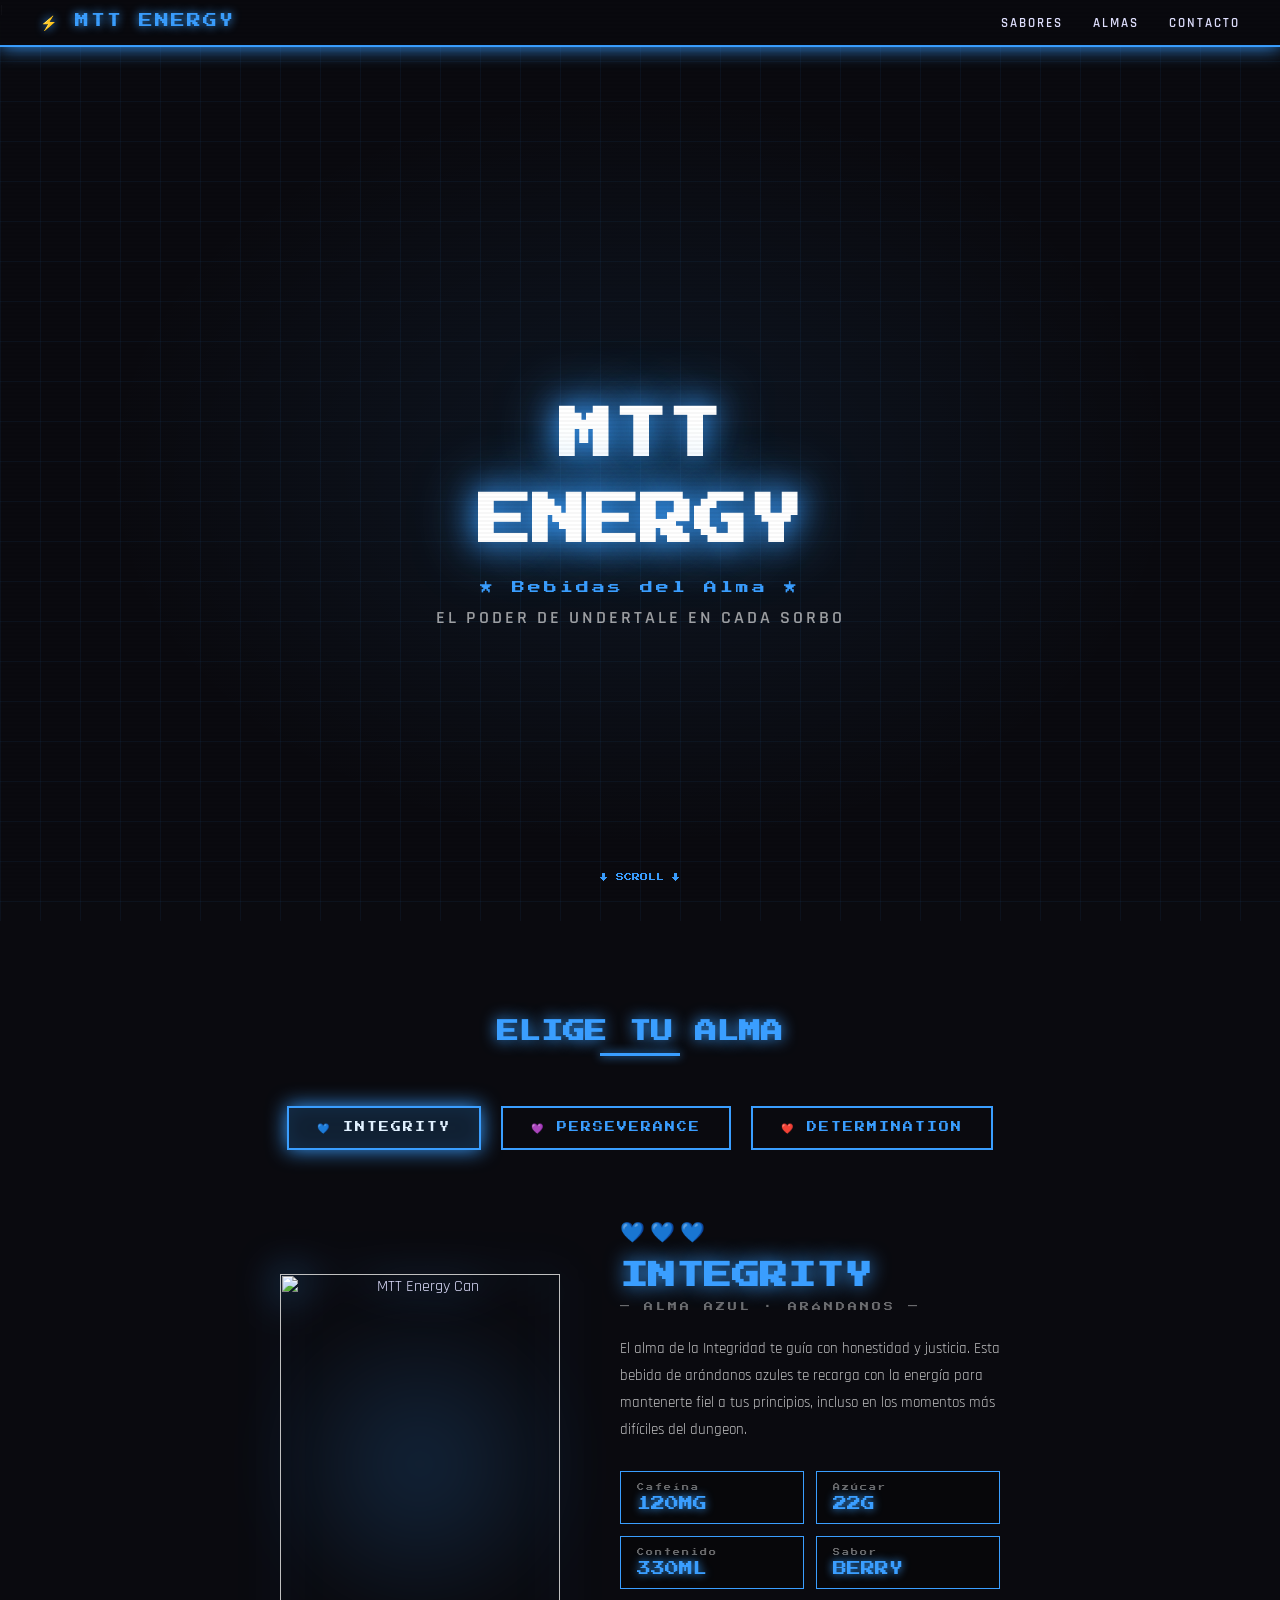
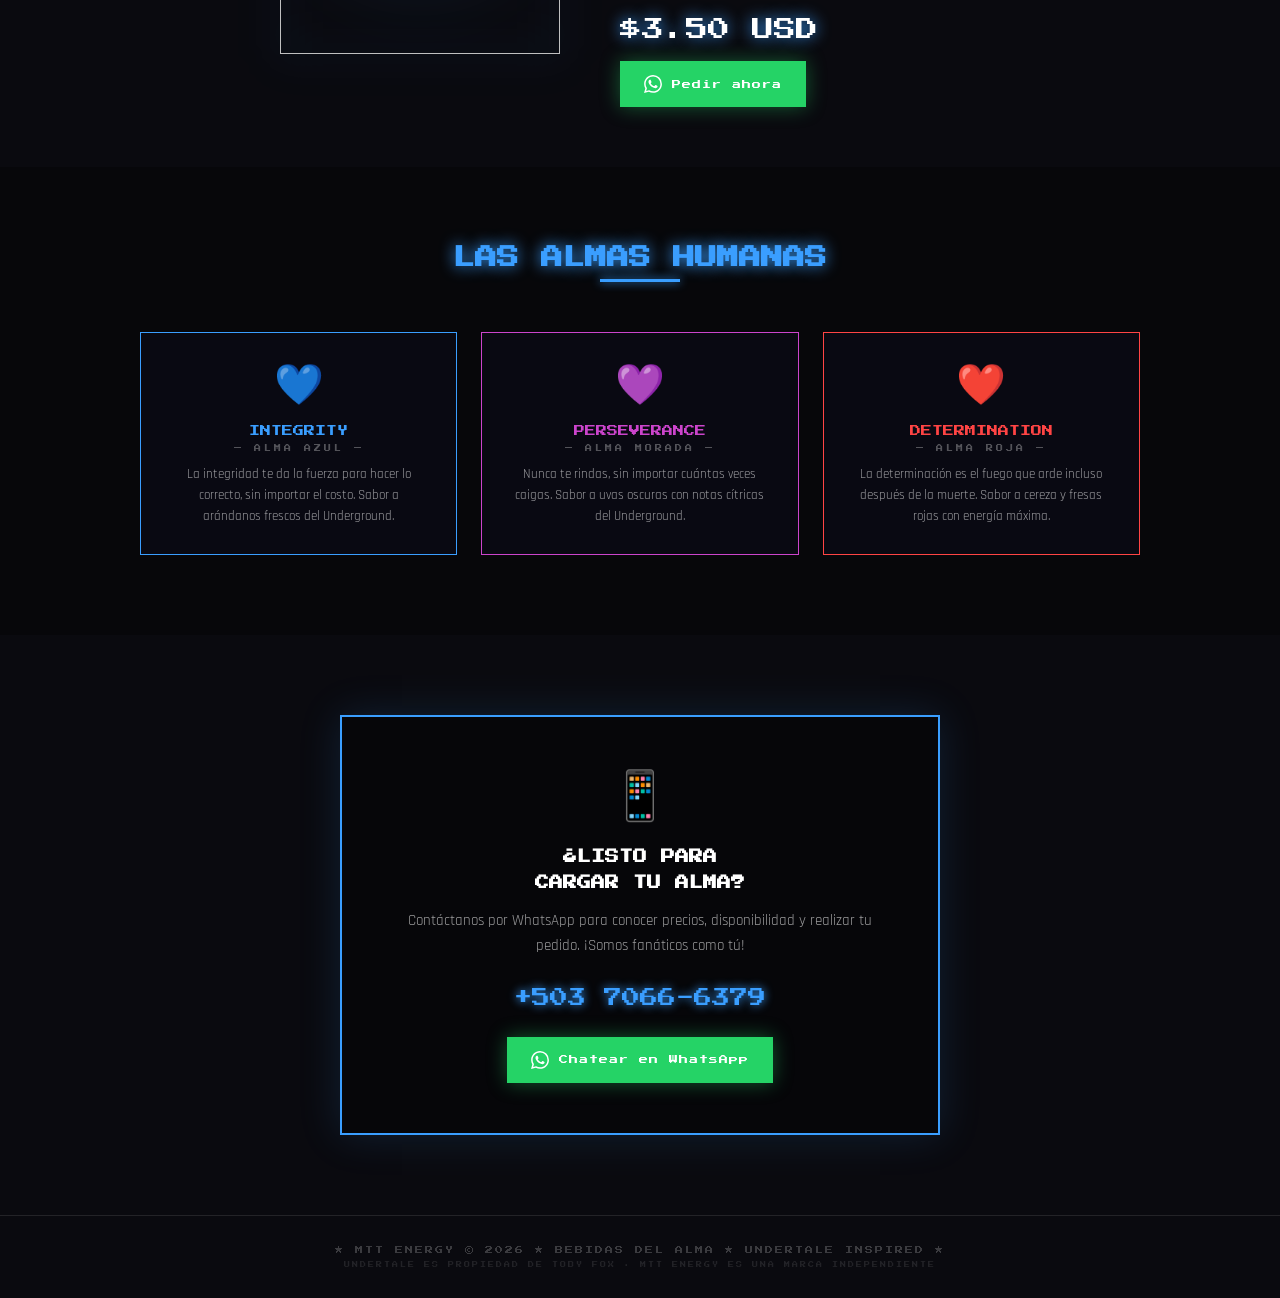
==== index.html @ 35b24fdf "initial commit" ====
|<!DOCTYPE html>
<html lang="es">
<head>
<meta charset="UTF-8">
<meta name="viewport" content="width=device-width, initial-scale=1.0">
<title>MTT Energy - Bebidas del Alma</title>
<link href="https://fonts.googleapis.com/css2?family=Press+Start+2P&family=Rajdhani:wght@400;600;700&display=swap" rel="stylesheet">
<style>
  :root {
    --soul-color: #3a9eff;
    --soul-glow: #3a9eff;
    --bg-dark: #0a0a0f;
    --bg-card: #10101a;
    --text-main: #e0e0ff;
    --neon-border: 1px solid var(--soul-color);
  }

  * { margin: 0; padding: 0; box-sizing: border-box; }

  body {
    background: var(--bg-dark);
    color: var(--text-main);
    font-family: 'Rajdhani', sans-serif;
    overflow-x: hidden;
    transition: background 0.6s ease, color 0.6s ease;
  }

  /* SCANLINES */
  body::before {
    content: '';
    position: fixed;
    top: 0; left: 0; width: 100%; height: 100%;
    background: repeating-linear-gradient(0deg, transparent, transparent 2px, rgba(0,0,0,0.03) 2px, rgba(0,0,0,0.03) 4px);
    pointer-events: none;
    z-index: 9999;
  }

  /* PIXEL CURSOR */
  * { cursor: url("data:image/svg+xml,%3Csvg xmlns='http://www.w3.org/2000/svg' width='16' height='16'%3E%3Crect x='0' y='0' width='8' height='8' fill='%23fff'/%3E%3C/svg%3E") 0 0, crosshair; }

  /* NAV */
  nav {
    position: fixed; top: 0; left: 0; width: 100%; z-index: 100;
    background: rgba(10,10,15,0.92);
    border-bottom: 2px solid var(--soul-color);
    display: flex; justify-content: space-between; align-items: center;
    padding: 14px 40px;
    backdrop-filter: blur(10px);
    box-shadow: 0 0 20px var(--soul-color);
    transition: border-color 0.6s, box-shadow 0.6s;
  }

  .logo {
    font-family: 'Press Start 2P', monospace;
    font-size: 14px;
    color: var(--soul-color);
    text-shadow: 0 0 10px var(--soul-color);
    letter-spacing: 2px;
    text-transform: uppercase;
    transition: color 0.6s, text-shadow 0.6s;
  }

  .nav-links { display: flex; gap: 30px; }
  .nav-links a {
    color: var(--text-main);
    text-decoration: none;
    font-size: 13px;
    font-weight: 600;
    letter-spacing: 2px;
    text-transform: uppercase;
    transition: color 0.3s;
  }
  .nav-links a:hover { color: var(--soul-color); text-shadow: 0 0 8px var(--soul-color); }

  /* HERO */
  #hero {
    min-height: 100vh;
    display: flex; flex-direction: column; align-items: center; justify-content: center;
    position: relative;
    padding-top: 80px;
    text-align: center;
    overflow: hidden;
  }

  .hero-bg {
    position: absolute; inset: 0;
    background: radial-gradient(ellipse 60% 60% at 50% 50%, rgba(58,158,255,0.08) 0%, transparent 70%);
    transition: background 0.6s;
  }

  .hero-grid {
    position: absolute; inset: 0;
    background-image:
      linear-gradient(rgba(58,158,255,0.06) 1px, transparent 1px),
      linear-gradient(90deg, rgba(58,158,255,0.06) 1px, transparent 1px);
    background-size: 40px 40px;
    transition: background-image 0.6s;
  }

  .hero-title {
    font-family: 'Press Start 2P', monospace;
    font-size: clamp(28px, 5vw, 54px);
    color: #fff;
    text-shadow: 0 0 30px var(--soul-color), 0 0 60px var(--soul-color);
    line-height: 1.6;
    z-index: 1;
    animation: flicker 4s infinite;
    transition: text-shadow 0.6s;
  }

  @keyframes flicker {
    0%,95%,100% { opacity: 1; }
    96% { opacity: 0.85; }
    97% { opacity: 1; }
    98% { opacity: 0.9; }
  }

  .hero-sub {
    font-family: 'Press Start 2P', monospace;
    font-size: clamp(9px, 1.5vw, 13px);
    color: var(--soul-color);
    margin-top: 16px;
    letter-spacing: 3px;
    z-index: 1;
    transition: color 0.6s;
  }

  .hero-tagline {
    font-size: 18px;
    font-weight: 600;
    color: rgba(255,255,255,0.6);
    margin-top: 12px;
    letter-spacing: 3px;
    text-transform: uppercase;
    z-index: 1;
  }

  .scroll-hint {
    position: absolute; bottom: 40px;
    font-family: 'Press Start 2P', monospace;
    font-size: 8px;
    color: var(--soul-color);
    animation: bounce 1.4s infinite;
    z-index: 1;
    transition: color 0.6s;
  }
  @keyframes bounce { 0%,100%{transform:translateY(0)} 50%{transform:translateY(8px)} }

  /* FLAVOR SELECTOR */
  #flavors {
    padding: 100px 40px 60px;
    text-align: center;
    position: relative;
  }

  .section-title {
    font-family: 'Press Start 2P', monospace;
    font-size: clamp(14px, 2.5vw, 22px);
    color: var(--soul-color);
    margin-bottom: 10px;
    text-shadow: 0 0 15px var(--soul-color);
    transition: color 0.6s, text-shadow 0.6s;
  }

  .section-line {
    width: 80px; height: 3px;
    background: var(--soul-color);
    margin: 0 auto 50px;
    box-shadow: 0 0 10px var(--soul-color);
    transition: background 0.6s, box-shadow 0.6s;
  }

  .flavor-btns {
    display: flex; justify-content: center; gap: 20px; flex-wrap: wrap;
    margin-bottom: 70px;
  }

  .flavor-btn {
    font-family: 'Press Start 2P', monospace;
    font-size: 10px;
    padding: 14px 28px;
    background: transparent;
    border: 2px solid var(--soul-color);
    color: var(--soul-color);
    text-transform: uppercase;
    letter-spacing: 2px;
    cursor: pointer;
    transition: all 0.3s;
    position: relative;
    overflow: hidden;
  }

  .flavor-btn::before {
    content: '';
    position: absolute; inset: 0;
    background: var(--soul-color);
    opacity: 0;
    transition: opacity 0.3s;
  }

  .flavor-btn:hover::before, .flavor-btn.active::before { opacity: 0.15; }
  .flavor-btn.active {
    box-shadow: 0 0 20px var(--soul-color), inset 0 0 20px rgba(58,158,255,0.1);
    color: #fff;
  }

  /* PRODUCT DISPLAY */
  .product-display {
    display: flex; align-items: center; justify-content: center;
    gap: 60px; flex-wrap: wrap;
    position: relative;
  }

  .can-wrapper {
    position: relative; width: 280px; height: 380px;
    display: flex; align-items: center; justify-content: center;
  }

  .can-glow {
    position: absolute; inset: -30px;
    background: radial-gradient(circle, var(--soul-color) 0%, transparent 60%);
    opacity: 0.18;
    filter: blur(30px);
    animation: pulse 2.5s ease-in-out infinite;
    transition: background 0.6s;
  }
  @keyframes pulse { 0%,100%{opacity:0.15;transform:scale(1)} 50%{opacity:0.28;transform:scale(1.05)} }

  .can-img {
    width: 100%;
    height: 100%;
    object-fit: contain;
    position: relative; z-index: 1;
    filter: drop-shadow(0 0 20px var(--soul-color));
    transition: filter 0.6s, transform 0.5s;
    animation: float 3s ease-in-out infinite;
  }
  @keyframes float { 0%,100%{transform:translateY(0)} 50%{transform:translateY(-12px)} }

  /* EXPLOSION OVERLAY */
  .explosion {
    position: fixed; inset: 0; z-index: 200;
    pointer-events: none;
    opacity: 0;
    transition: opacity 0.3s;
    display: flex; align-items: center; justify-content: center;
  }
  .explosion.active { opacity: 1; }
  .explosion-ring {
    position: absolute;
    width: 100vmax; height: 100vmax;
    border-radius: 50%;
    background: radial-gradient(circle, var(--soul-color) 0%, transparent 60%);
    opacity: 0;
    transform: scale(0);
    animation: none;
  }
  .explosion.active .explosion-ring {
    animation: explode 0.9s ease-out forwards;
  }
  @keyframes explode {
    0% { transform: scale(0); opacity: 0.6; }
    100% { transform: scale(2); opacity: 0; }
  }

  /* FRUIT PARTICLES */
  .fruit-container {
    position: fixed; inset: 0; z-index: 201;
    pointer-events: none;
    overflow: hidden;
  }
  .fruit { position: absolute; font-size: 28px; opacity: 0; animation: none; }
  .fruit.fly {
    animation: fruitFly 1.2s ease-out forwards;
  }
  @keyframes fruitFly {
    0% { transform: translate(0,0) scale(0) rotate(0deg); opacity: 1; }
    60% { opacity: 1; }
    100% { transform: translate(var(--tx), var(--ty)) scale(1.2) rotate(var(--rot)); opacity: 0; }
  }

  /* INFO PANEL */
  .info-panel {
    max-width: 380px;
    text-align: left;
  }

  .soul-name {
    font-family: 'Press Start 2P', monospace;
    font-size: clamp(18px, 3vw, 28px);
    color: var(--soul-color);
    text-shadow: 0 0 20px var(--soul-color);
    margin-bottom: 12px;
    transition: color 0.6s, text-shadow 0.6s;
  }

  .soul-trait {
    font-family: 'Press Start 2P', monospace;
    font-size: 9px;
    color: rgba(255,255,255,0.4);
    letter-spacing: 3px;
    margin-bottom: 24px;
    text-transform: uppercase;
  }

  .soul-description {
    font-size: 15px;
    line-height: 1.8;
    color: rgba(255,255,255,0.75);
    margin-bottom: 28px;
    font-weight: 400;
  }

  .stats-grid {
    display: grid; grid-template-columns: 1fr 1fr; gap: 12px;
    margin-bottom: 30px;
  }

  .stat-box {
    border: 1px solid var(--soul-color);
    padding: 12px 16px;
    background: rgba(0,0,0,0.3);
    transition: border-color 0.6s;
  }

  .stat-label {
    font-family: 'Press Start 2P', monospace;
    font-size: 7px;
    color: rgba(255,255,255,0.4);
    letter-spacing: 2px;
    margin-bottom: 6px;
    display: block;
  }

  .stat-value {
    font-family: 'Press Start 2P', monospace;
    font-size: 14px;
    color: var(--soul-color);
    text-shadow: 0 0 8px var(--soul-color);
    transition: color 0.6s, text-shadow 0.6s;
  }

  .price-tag {
    font-family: 'Press Start 2P', monospace;
    font-size: 22px;
    color: #fff;
    text-shadow: 0 0 15px var(--soul-color);
    margin-bottom: 20px;
    transition: text-shadow 0.6s;
  }

  .pixel-hearts { font-size: 20px; margin-bottom: 16px; }

  /* WHATSAPP BTN */
  .wa-btn {
    display: inline-flex; align-items: center; gap: 10px;
    background: #25D366;
    color: #fff;
    font-family: 'Press Start 2P', monospace;
    font-size: 9px;
    padding: 14px 24px;
    text-decoration: none;
    letter-spacing: 1px;
    border: none;
    cursor: pointer;
    transition: all 0.3s;
    box-shadow: 0 0 20px rgba(37,211,102,0.4);
  }
  .wa-btn:hover { transform: translateY(-2px); box-shadow: 0 6px 30px rgba(37,211,102,0.6); }

  /* SOULS SECTION */
  #souls {
    padding: 80px 40px;
    background: rgba(0,0,0,0.3);
  }

  .souls-grid {
    display: grid; grid-template-columns: repeat(auto-fit, minmax(280px, 1fr));
    gap: 24px; max-width: 1000px; margin: 0 auto;
  }

  .soul-card {
    border: 1px solid var(--card-color, #3a9eff);
    background: rgba(10,10,20,0.8);
    padding: 28px;
    text-align: center;
    transition: transform 0.3s, box-shadow 0.3s;
    cursor: pointer;
  }
  .soul-card:hover {
    transform: translateY(-4px);
    box-shadow: 0 8px 30px var(--card-color, #3a9eff);
  }

  .soul-heart { font-size: 40px; margin-bottom: 14px; display: block; }
  .soul-card-name {
    font-family: 'Press Start 2P', monospace;
    font-size: 11px;
    color: var(--card-color, #3a9eff);
    margin-bottom: 8px;
  }
  .soul-card-type {
    font-family: 'Press Start 2P', monospace;
    font-size: 7px;
    color: rgba(255,255,255,0.3);
    letter-spacing: 3px;
    margin-bottom: 12px;
    text-transform: uppercase;
  }
  .soul-card-desc { font-size: 13px; color: rgba(255,255,255,0.6); line-height: 1.6; }

  /* CONTACT */
  #contact {
    padding: 80px 40px;
    text-align: center;
  }

  .contact-box {
    max-width: 600px; margin: 0 auto;
    border: 2px solid var(--soul-color);
    padding: 50px;
    background: rgba(0,0,0,0.4);
    box-shadow: 0 0 40px rgba(58,158,255,0.15);
    transition: border-color 0.6s, box-shadow 0.6s;
  }

  .contact-icon { font-size: 48px; margin-bottom: 16px; }

  .contact-title {
    font-family: 'Press Start 2P', monospace;
    font-size: 14px;
    color: #fff;
    margin-bottom: 12px;
    line-height: 1.8;
  }

  .contact-text {
    font-size: 15px;
    color: rgba(255,255,255,0.6);
    margin-bottom: 30px;
    line-height: 1.7;
  }

  .contact-number {
    font-family: 'Press Start 2P', monospace;
    font-size: 18px;
    color: var(--soul-color);
    margin-bottom: 30px;
    display: block;
    text-shadow: 0 0 10px var(--soul-color);
    transition: color 0.6s, text-shadow 0.6s;
  }

  /* FOOTER */
  footer {
    border-top: 1px solid rgba(255,255,255,0.1);
    padding: 30px 40px;
    text-align: center;
    font-family: 'Press Start 2P', monospace;
    font-size: 8px;
    color: rgba(255,255,255,0.2);
    letter-spacing: 2px;
  }

  /* PIXEL ART CHARS */
  .pixel-chars {
    display: flex; justify-content: center; gap: 40px; flex-wrap: wrap;
    margin: 60px 0;
  }

  .pixel-char {
    display: flex; flex-direction: column; align-items: center; gap: 8px;
  }

  .char-sprite {
    width: 48px; height: 48px;
    image-rendering: pixelated;
  }

  .char-name {
    font-family: 'Press Start 2P', monospace;
    font-size: 7px;
    color: rgba(255,255,255,0.4);
  }

  /* Pixel art characters using CSS */
  .sprite-frisk { background: var(--soul-color); clip-path: polygon(20% 0%, 80% 0%, 100% 20%, 100% 80%, 80% 100%, 20% 100%, 0% 80%, 0% 20%); }
  .sprite-sans { background: #fffade; }
  .sprite-papyrus { background: #ffefdb; }
</style>
</head>
<body>

<!-- EXPLOSION OVERLAY -->
<div class="explosion" id="explosion">
  <div class="explosion-ring"></div>
</div>
<div class="fruit-container" id="fruitContainer"></div>

<!-- NAV -->
<nav id="mainNav">
  <div class="logo">⚡ MTT Energy</div>
  <div class="nav-links">
    <a href="#flavors">Sabores</a>
    <a href="#souls">Almas</a>
    <a href="#contact">Contacto</a>
  </div>
</nav>

<!-- HERO -->
<section id="hero">
  <div class="hero-bg" id="heroBg"></div>
  <div class="hero-grid" id="heroGrid"></div>
  <h1 class="hero-title">MTT<br>ENERGY</h1>
  <p class="hero-sub">★ Bebidas del Alma ★</p>
  <p class="hero-tagline">El poder de Undertale en cada sorbo</p>
  <div class="scroll-hint">↓ SCROLL ↓</div>
</section>

<!-- FLAVORS -->
<section id="flavors">
  <h2 class="section-title">ELIGE TU ALMA</h2>
  <div class="section-line" id="sectionLine"></div>

  <div class="flavor-btns">
    <button class="flavor-btn active" data-flavor="integrity" onclick="switchFlavor('integrity')">💙 Integrity</button>
    <button class="flavor-btn" data-flavor="perseverance" onclick="switchFlavor('perseverance')">💜 Perseverance</button>
    <button class="flavor-btn" data-flavor="determination" onclick="switchFlavor('determination')">❤️ Determination</button>
  </div>

  <div class="product-display">
    <div class="can-wrapper">
      <div class="can-glow" id="canGlow"></div>
      <img class="can-img" id="canImg" src="IMG_INTEGRITY" alt="MTT Energy Can"/>
    </div>

    <div class="info-panel">
      <div class="pixel-hearts" id="pixelHearts">💙 💙 💙</div>
      <h3 class="soul-name" id="soulName">INTEGRITY</h3>
      <div class="soul-trait" id="soulTrait">— Alma Azul · Arándanos —</div>
      <p class="soul-description" id="soulDesc">
        El alma de la Integridad te guía con honestidad y justicia. Esta bebida de arándanos azules te recarga con la energía para mantenerte fiel a tus principios, incluso en los momentos más difíciles del dungeon.
      </p>

      <div class="stats-grid">
        <div class="stat-box">
          <span class="stat-label">Cafeína</span>
          <span class="stat-value" id="statCaf">120MG</span>
        </div>
        <div class="stat-box">
          <span class="stat-label">Azúcar</span>
          <span class="stat-value" id="statSug">22G</span>
        </div>
        <div class="stat-box">
          <span class="stat-label">Contenido</span>
          <span class="stat-value" id="statSize">330ML</span>
        </div>
        <div class="stat-box">
          <span class="stat-label">Sabor</span>
          <span class="stat-value" id="statFlavor">BERRY</span>
        </div>
      </div>

      <div class="price-tag" id="priceTag">$3.50 USD</div>

      <a class="wa-btn" href="https://wa.me/50270666379?text=Hola!%20Me%20interesa%20comprar%20MTT%20Energy%20sabor%20Integrity%20💙" target="_blank">
        <svg width="18" height="18" viewBox="0 0 24 24" fill="currentColor"><path d="M17.472 14.382c-.297-.149-1.758-.867-2.03-.967-.273-.099-.471-.148-.67.15-.197.297-.767.966-.94 1.164-.173.199-.347.223-.644.075-.297-.15-1.255-.463-2.39-1.475-.883-.788-1.48-1.761-1.653-2.059-.173-.297-.018-.458.13-.606.134-.133.298-.347.446-.52.149-.174.198-.298.298-.497.099-.198.05-.371-.025-.52-.075-.149-.669-1.612-.916-2.207-.242-.579-.487-.5-.669-.51-.173-.008-.371-.01-.57-.01-.198 0-.52.074-.792.372-.272.297-1.04 1.016-1.04 2.479 0 1.462 1.065 2.875 1.213 3.074.149.198 2.096 3.2 5.077 4.487.709.306 1.262.489 1.694.625.712.227 1.36.195 1.871.118.571-.085 1.758-.719 2.006-1.413.248-.694.248-1.289.173-1.413-.074-.124-.272-.198-.57-.347m-5.421 7.403h-.004a9.87 9.87 0 01-5.031-1.378l-.361-.214-3.741.982.998-3.648-.235-.374a9.86 9.86 0 01-1.51-5.26c.001-5.45 4.436-9.884 9.888-9.884 2.64 0 5.122 1.03 6.988 2.898a9.825 9.825 0 012.893 6.994c-.003 5.45-4.437 9.884-9.885 9.884m8.413-18.297A11.815 11.815 0 0012.05 0C5.495 0 .16 5.335.157 11.892c0 2.096.547 4.142 1.588 5.945L.057 24l6.305-1.654a11.882 11.882 0 005.683 1.448h.005c6.554 0 11.89-5.335 11.893-11.893a11.821 11.821 0 00-3.48-8.413z"/></svg>
        Pedir ahora
      </a>
    </div>
  </div>
</section>


<!-- SOULS INFO -->
<section id="souls">
  <h2 class="section-title" style="text-align:center">LAS ALMAS HUMANAS</h2>
  <div class="section-line" id="sectionLine2"></div>

  <div class="souls-grid">
    <div class="soul-card" style="--card-color:#3a9eff" onclick="switchFlavor('integrity')">
      <span class="soul-heart">💙</span>
      <div class="soul-card-name">INTEGRITY</div>
      <div class="soul-card-type">— Alma Azul —</div>
      <p class="soul-card-desc">La integridad te da la fuerza para hacer lo correcto, sin importar el costo. Sabor a arándanos frescos del Underground.</p>
    </div>
    <div class="soul-card" style="--card-color:#cc44cc" onclick="switchFlavor('perseverance')">
      <span class="soul-heart">💜</span>
      <div class="soul-card-name">PERSEVERANCE</div>
      <div class="soul-card-type">— Alma Morada —</div>
      <p class="soul-card-desc">Nunca te rindas, sin importar cuántas veces caigas. Sabor a uvas oscuras con notas cítricas del Underground.</p>
    </div>
    <div class="soul-card" style="--card-color:#ff4444" onclick="switchFlavor('determination')">
      <span class="soul-heart">❤️</span>
      <div class="soul-card-name">DETERMINATION</div>
      <div class="soul-card-type">— Alma Roja —</div>
      <p class="soul-card-desc">La determinación es el fuego que arde incluso después de la muerte. Sabor a cereza y fresas rojas con energía máxima.</p>
    </div>
  </div>
</section>

<!-- CONTACT -->
<section id="contact">
  <div class="contact-box" id="contactBox">
    <div class="contact-icon">📱</div>
    <h2 class="contact-title">¿LISTO PARA<br>CARGAR TU ALMA?</h2>
    <p class="contact-text">
      Contáctanos por WhatsApp para conocer precios, disponibilidad y realizar tu pedido. ¡Somos fanáticos como tú!
    </p>
    <span class="contact-number" id="contactNum">+503 7066-6379</span>
    <a class="wa-btn" href="https://wa.me/50270666379?text=Hola!%20Quiero%20información%20sobre%20MTT%20Energy%20⚡" target="_blank">
      <svg width="18" height="18" viewBox="0 0 24 24" fill="currentColor"><path d="M17.472 14.382c-.297-.149-1.758-.867-2.03-.967-.273-.099-.471-.148-.67.15-.197.297-.767.966-.94 1.164-.173.199-.347.223-.644.075-.297-.15-1.255-.463-2.39-1.475-.883-.788-1.48-1.761-1.653-2.059-.173-.297-.018-.458.13-.606.134-.133.298-.347.446-.52.149-.174.198-.298.298-.497.099-.198.05-.371-.025-.52-.075-.149-.669-1.612-.916-2.207-.242-.579-.487-.5-.669-.51-.173-.008-.371-.01-.57-.01-.198 0-.52.074-.792.372-.272.297-1.04 1.016-1.04 2.479 0 1.462 1.065 2.875 1.213 3.074.149.198 2.096 3.2 5.077 4.487.709.306 1.262.489 1.694.625.712.227 1.36.195 1.871.118.571-.085 1.758-.719 2.006-1.413.248-.694.248-1.289.173-1.413-.074-.124-.272-.198-.57-.347m-5.421 7.403h-.004a9.87 9.87 0 01-5.031-1.378l-.361-.214-3.741.982.998-3.648-.235-.374a9.86 9.86 0 01-1.51-5.26c.001-5.45 4.436-9.884 9.888-9.884 2.64 0 5.122 1.03 6.988 2.898a9.825 9.825 0 012.893 6.994c-.003 5.45-4.437 9.884-9.885 9.884m8.413-18.297A11.815 11.815 0 0012.05 0C5.495 0 .16 5.335.157 11.892c0 2.096.547 4.142 1.588 5.945L.057 24l6.305-1.654a11.882 11.882 0 005.683 1.448h.005c6.554 0 11.89-5.335 11.893-11.893a11.821 11.821 0 00-3.48-8.413z"/></svg>
      Chatear en WhatsApp
    </a>
  </div>
</section>

<footer>
  <p>★ MTT ENERGY © 2026 ★ BEBIDAS DEL ALMA ★ UNDERTALE INSPIRED ★</p>
  <p style="margin-top:8px;font-size:6px;opacity:0.5">UNDERTALE ES PROPIEDAD DE TOBY FOX · MTT ENERGY ES UNA MARCA INDEPENDIENTE</p>
</footer>

<script>
const FLAVORS = {
  integrity: {
    color: '#3a9eff',
    glow: 'rgba(58,158,255,0.25)',
    bg: 'rgba(10,10,40,1)',
    gridColor: 'rgba(58,158,255,0.06)',
    name: 'INTEGRITY',
    trait: '— Alma Azul · Arándanos —',
    desc: 'El alma de la Integridad te guía con honestidad y justicia. Esta bebida de arándanos azules te recarga con la energía para mantenerte fiel a tus principios, incluso en los momentos más difíciles del dungeon.',
    caf: '120MG', sug: '22G', size: '330ML', flavor: 'BERRY',
    price: '$3.50 USD',
    hearts: '💙 💙 💙',
    fruits: ['🫐','🫐','💧','✨','💙','🍇','💦'],
    wa: 'https://wa.me/50270666379?text=Hola!%20Me%20interesa%20MTT%20Energy%20Integrity%20💙'
  },
  perseverance: {
    color: '#cc44cc',
    glow: 'rgba(200,68,200,0.25)',
    bg: 'rgba(15,5,30,1)',
    gridColor: 'rgba(200,68,200,0.06)',
    name: 'PERSEVERANCE',
    trait: '— Alma Morada · Uvas —',
    desc: 'Nunca te rindas, sin importar cuántas veces caigas. La perseverancia convierte los fracasos en escalones. Uvas oscuras del Underground con energía para continuar siempre hacia adelante.',
    caf: '140MG', sug: '18G', size: '330ML', flavor: 'GRAPE',
    price: '$3.50 USD',
    hearts: '💜 💜 💜',
    fruits: ['🍇','🍇','💜','✨','🫐','🍒','💫'],
    wa: 'https://wa.me/50270666379?text=Hola!%20Me%20interesa%20MTT%20Energy%20Perseverance%20💜'
  },
  determination: {
    color: '#ff3333',
    glow: 'rgba(255,50,50,0.25)',
    bg: 'rgba(25,5,5,1)',
    gridColor: 'rgba(255,50,50,0.06)',
    name: 'DETERMINATION',
    trait: '— Alma Roja · Cereza —',
    desc: 'La determinación es el fuego que arde incluso después de la muerte. Es el poder de CARGAR, de intentarlo de nuevo. Cerezas rojas con máxima intensidad, para los que nunca se rinden.',
    caf: '160MG', sug: '20G', size: '330ML', flavor: 'CHERRY',
    price: '$3.50 USD',
    hearts: '❤️ ❤️ ❤️',
    fruits: ['🍒','🍒','❤️','✨','🍓','🌶️','💥'],
    wa: 'https://wa.me/50270666379?text=Hola!%20Me%20interesa%20MTT%20Energy%20Determination%20❤️'
  }
};

const IMAGES = {
  integrity: '[data-uri]',
  perseverance: '[data-uri]',
  determination: '[data-uri]'
};

let currentFlavor = 'integrity';
let isAnimating = false;

function switchFlavor(flavor) {
  if (flavor === currentFlavor || isAnimating) return;
  isAnimating = true;
  currentFlavor = flavor;

  const f = FLAVORS[flavor];

  // Update CSS variable
  document.documentElement.style.setProperty('--soul-color', f.color);
  document.documentElement.style.setProperty('--soul-glow', f.color);

  // Background
  document.body.style.background = f.bg;

  // Update grid
  document.getElementById('heroGrid').style.backgroundImage = `linear-gradient(${f.gridColor} 1px, transparent 1px), linear-gradient(90deg, ${f.gridColor} 1px, transparent 1px)`;
  document.getElementById('heroBg').style.background = `radial-gradient(ellipse 60% 60% at 50% 50%, ${f.glow} 0%, transparent 70%)`;

  // Update text
  document.getElementById('soulName').textContent = f.name;
  document.getElementById('soulTrait').textContent = f.trait;
  document.getElementById('soulDesc').textContent = f.desc;
  document.getElementById('statCaf').textContent = f.caf;
  document.getElementById('statSug').textContent = f.sug;
  document.getElementById('statSize').textContent = f.size;
  document.getElementById('statFlavor').textContent = f.flavor;
  document.getElementById('priceTag').textContent = f.price;
  document.getElementById('pixelHearts').textContent = f.hearts;
  document.getElementById('contactNum').textContent = '+503 7066-6379';

  // Update WA button
  const waBtns = document.querySelectorAll('.wa-btn');
  if (waBtns[0]) waBtns[0].href = f.wa;

  // Update image
  document.getElementById('canImg').src = IMAGES[flavor];

  // Update active button
  document.querySelectorAll('.flavor-btn').forEach(b => {
    b.classList.toggle('active', b.dataset.flavor === flavor);
  });

  // EXPLOSION!
  triggerExplosion(f.color, f.fruits);

  setTimeout(() => { isAnimating = false; }, 1000);
}

function triggerExplosion(color, fruits) {
  const exp = document.getElementById('explosion');
  const ring = exp.querySelector('.explosion-ring');

  exp.style.background = `radial-gradient(circle, ${color}22 0%, transparent 60%)`;
  ring.style.background = `radial-gradient(circle, ${color} 0%, transparent 60%)`;

  exp.classList.add('active');
  spawnFruits(fruits);

  setTimeout(() => { exp.classList.remove('active'); }, 900);
}

function spawnFruits(fruits) {
  const container = document.getElementById('fruitContainer');
  container.innerHTML = '';

  for (let i = 0; i < 22; i++) {
    const el = document.createElement('div');
    el.className = 'fruit';
    el.textContent = fruits[Math.floor(Math.random() * fruits.length)];

    const startX = 20 + Math.random() * 60;
    const startY = 20 + Math.random() * 60;
    const tx = (Math.random() - 0.5) * 800;
    const ty = (Math.random() - 0.5) * 600;
    const rot = (Math.random() - 0.5) * 720;
    const delay = Math.random() * 0.3;

    el.style.left = startX + 'vw';
    el.style.top = startY + 'vh';
    el.style.setProperty('--tx', tx + 'px');
    el.style.setProperty('--ty', ty + 'px');
    el.style.setProperty('--rot', rot + 'deg');
    el.style.animationDelay = delay + 's';
    el.classList.add('fly');

    container.appendChild(el);
  }

  setTimeout(() => { container.innerHTML = ''; }, 1800);
}

// Init
document.addEventListener('DOMContentLoaded', () => {
  document.documentElement.style.setProperty('--soul-color', '#3a9eff');
});
</script>
</body>
</html>
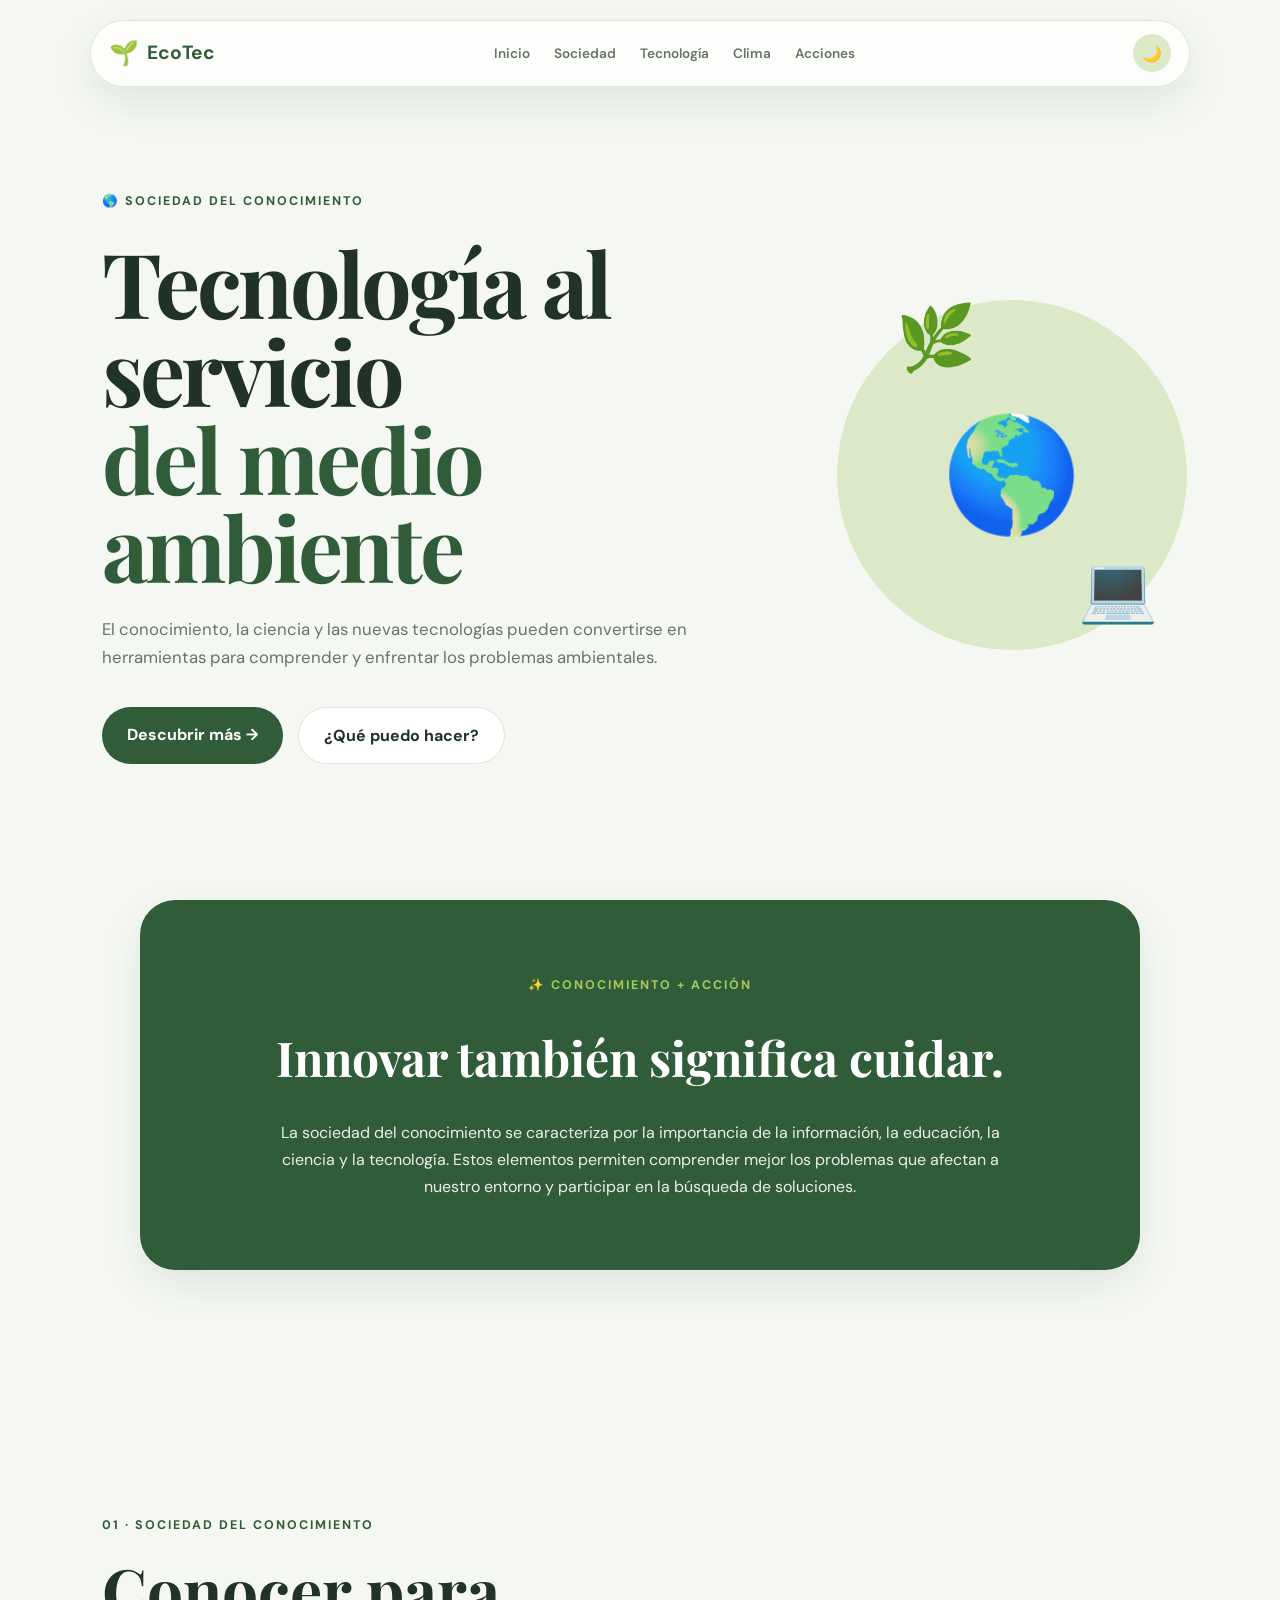
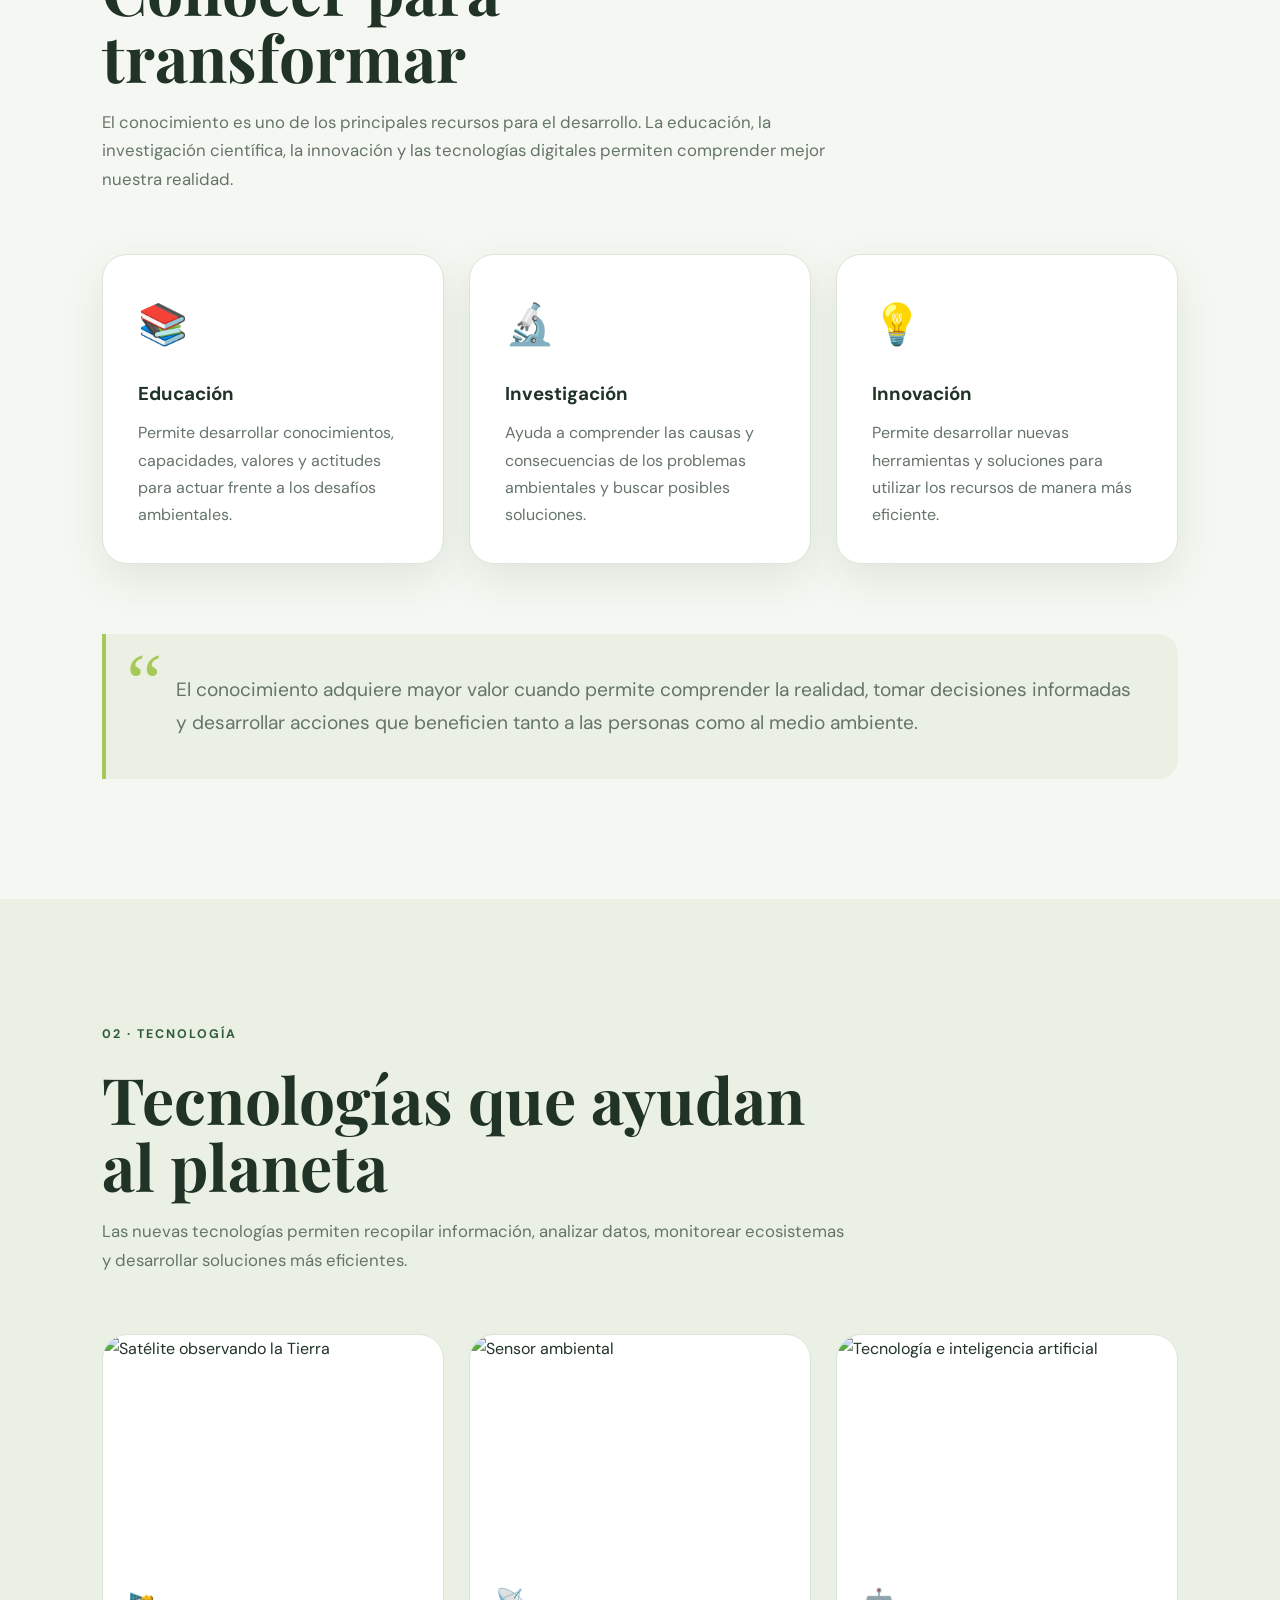
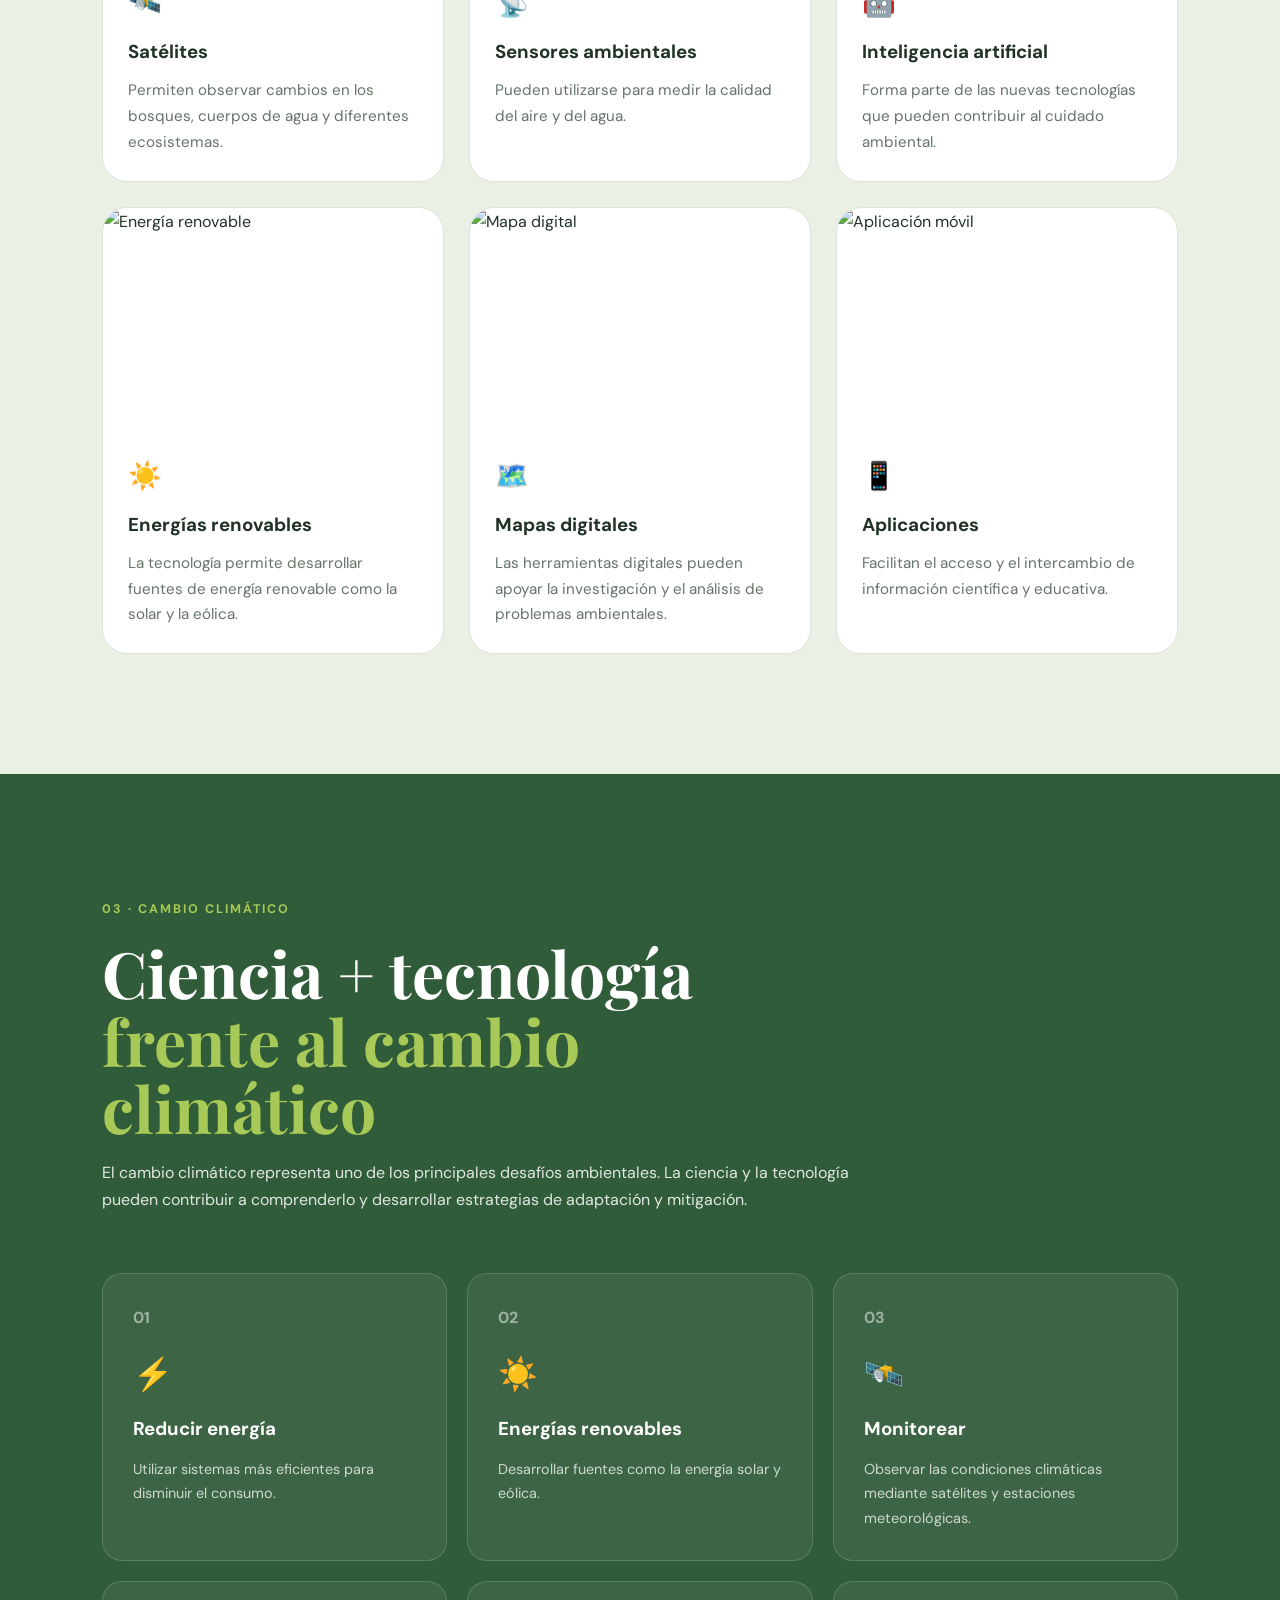
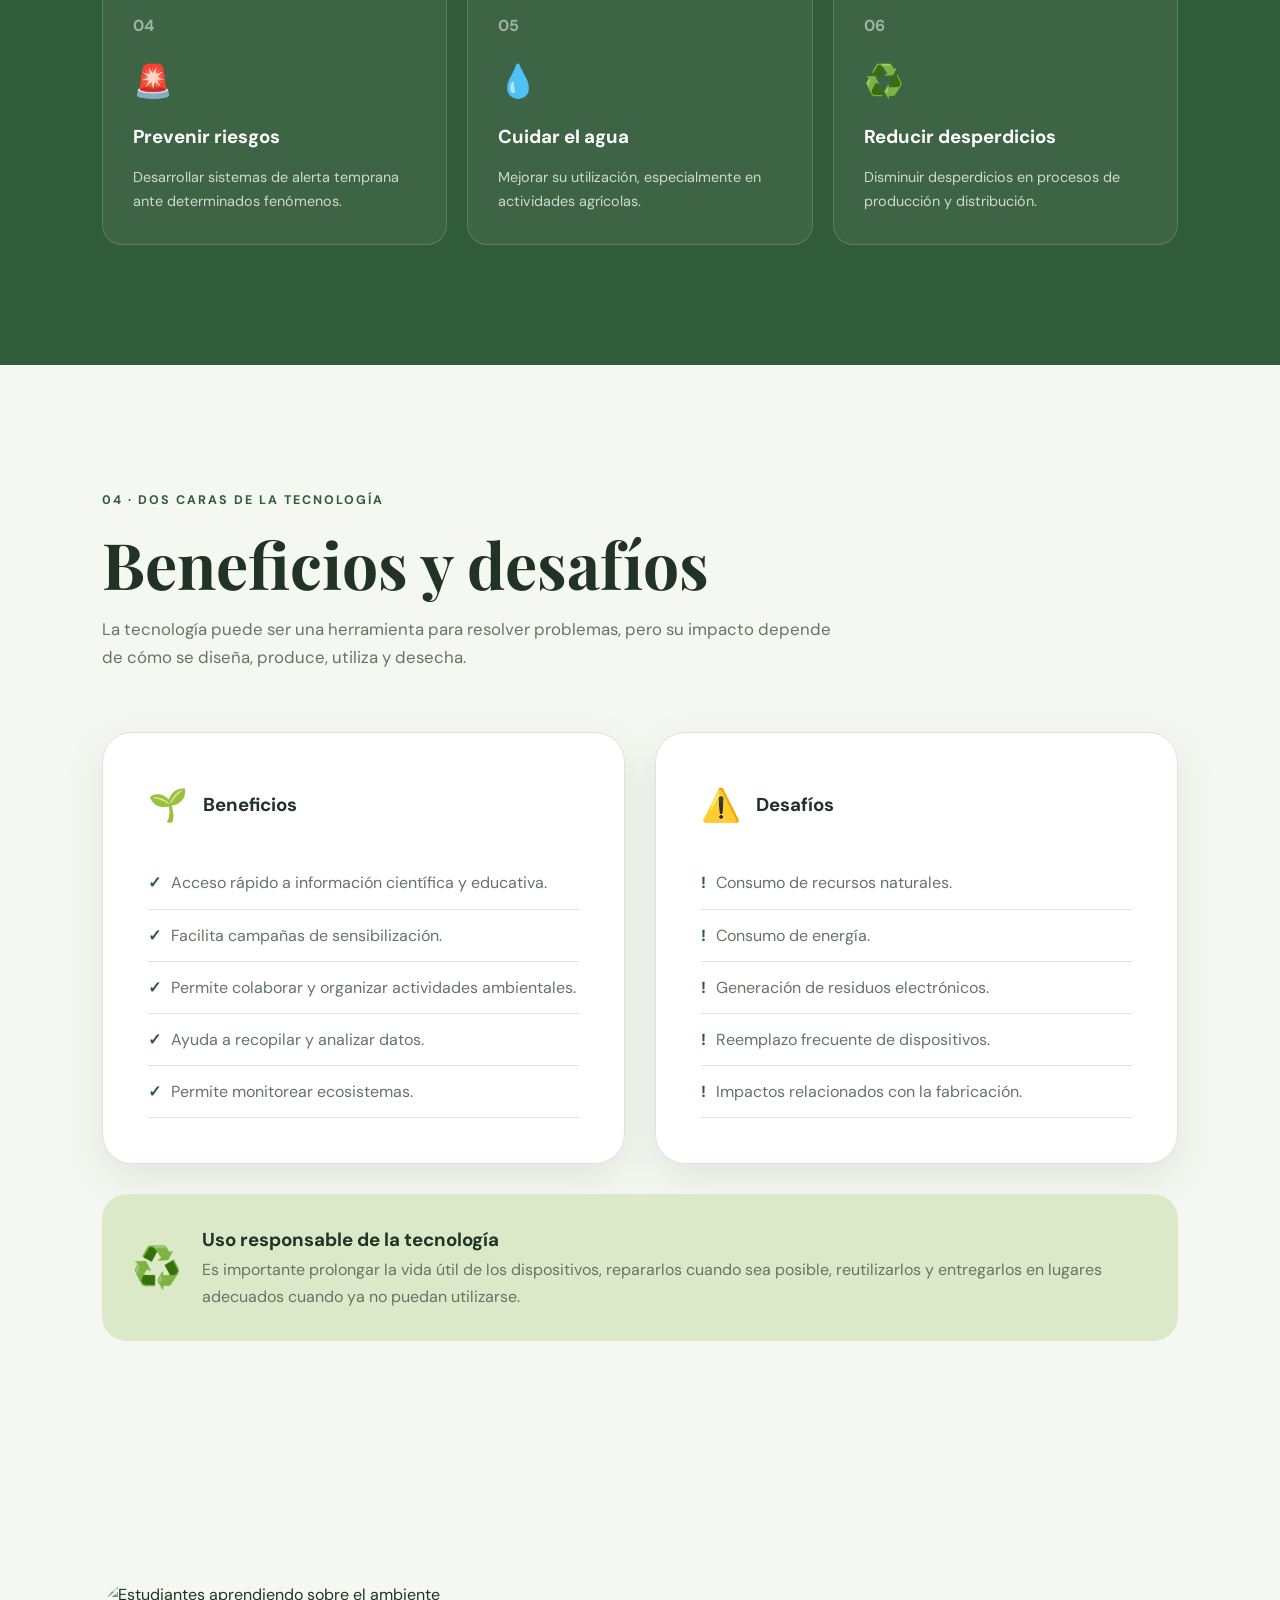
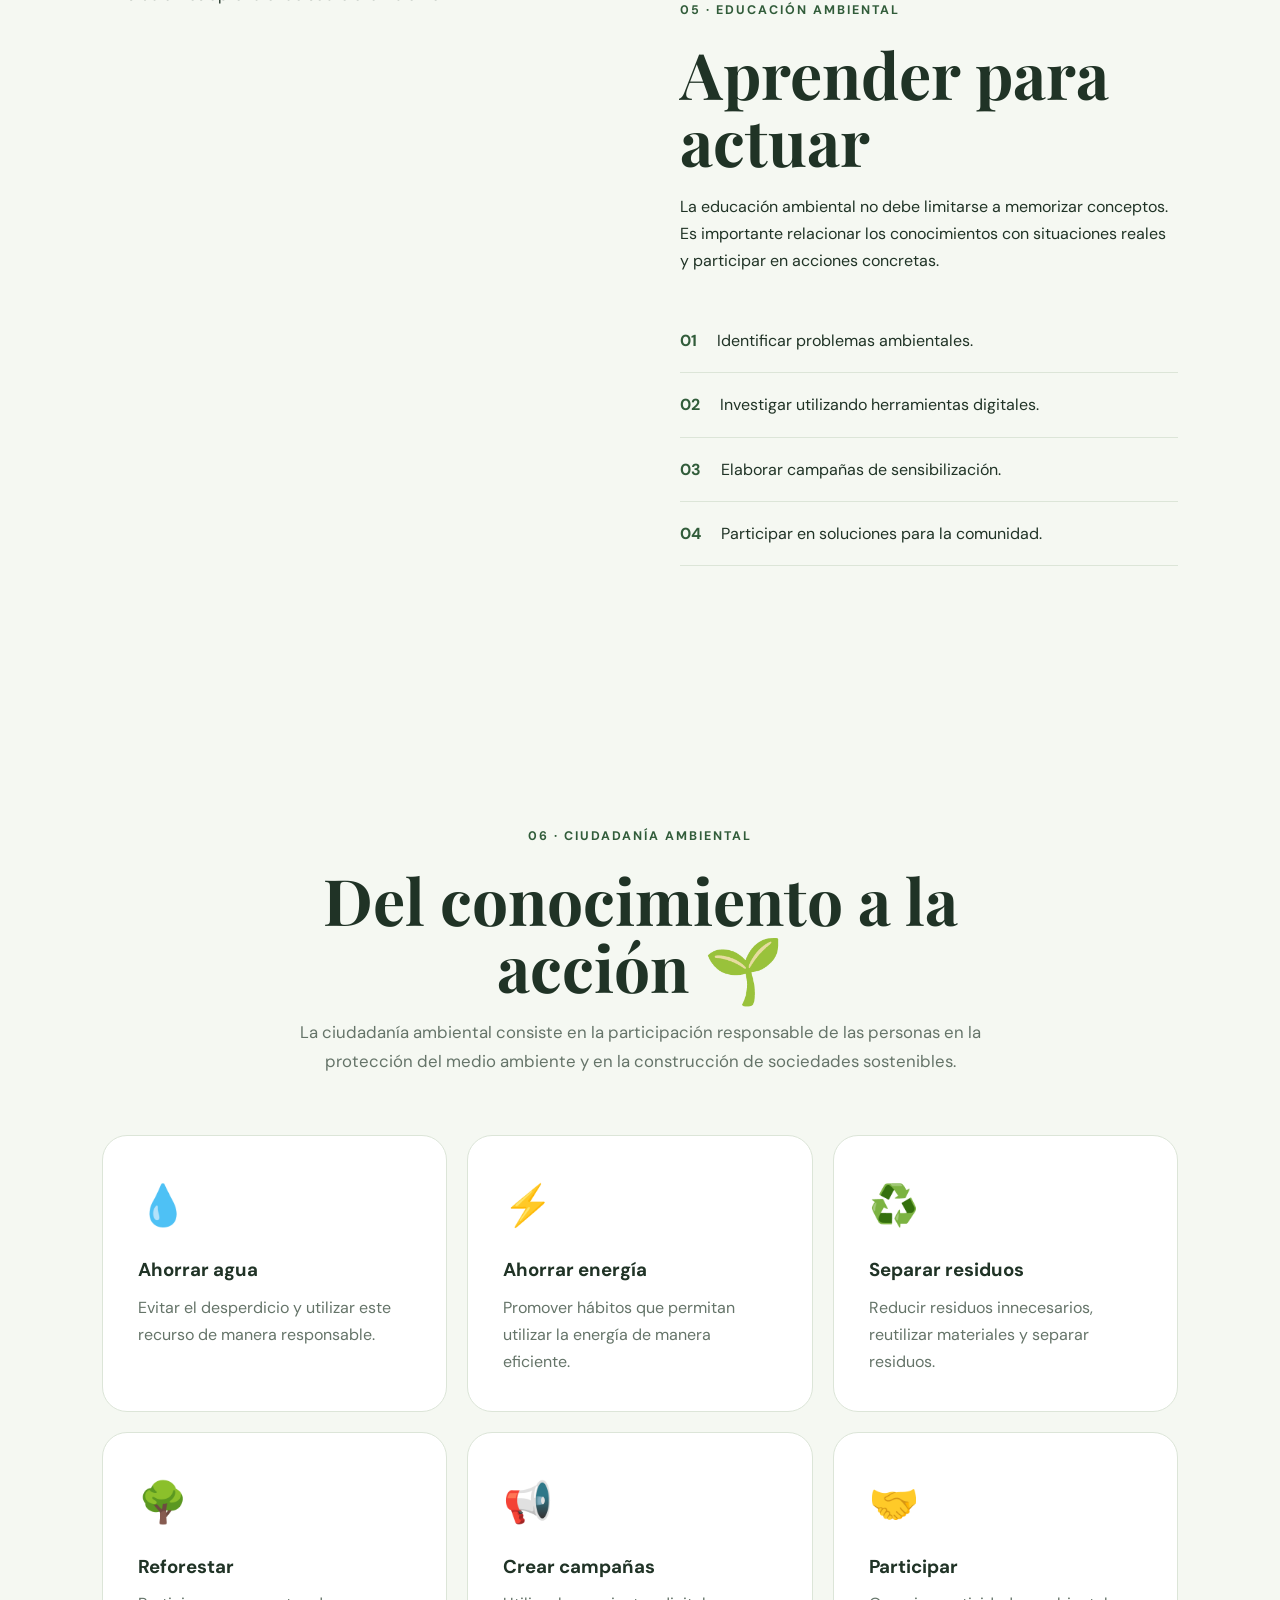
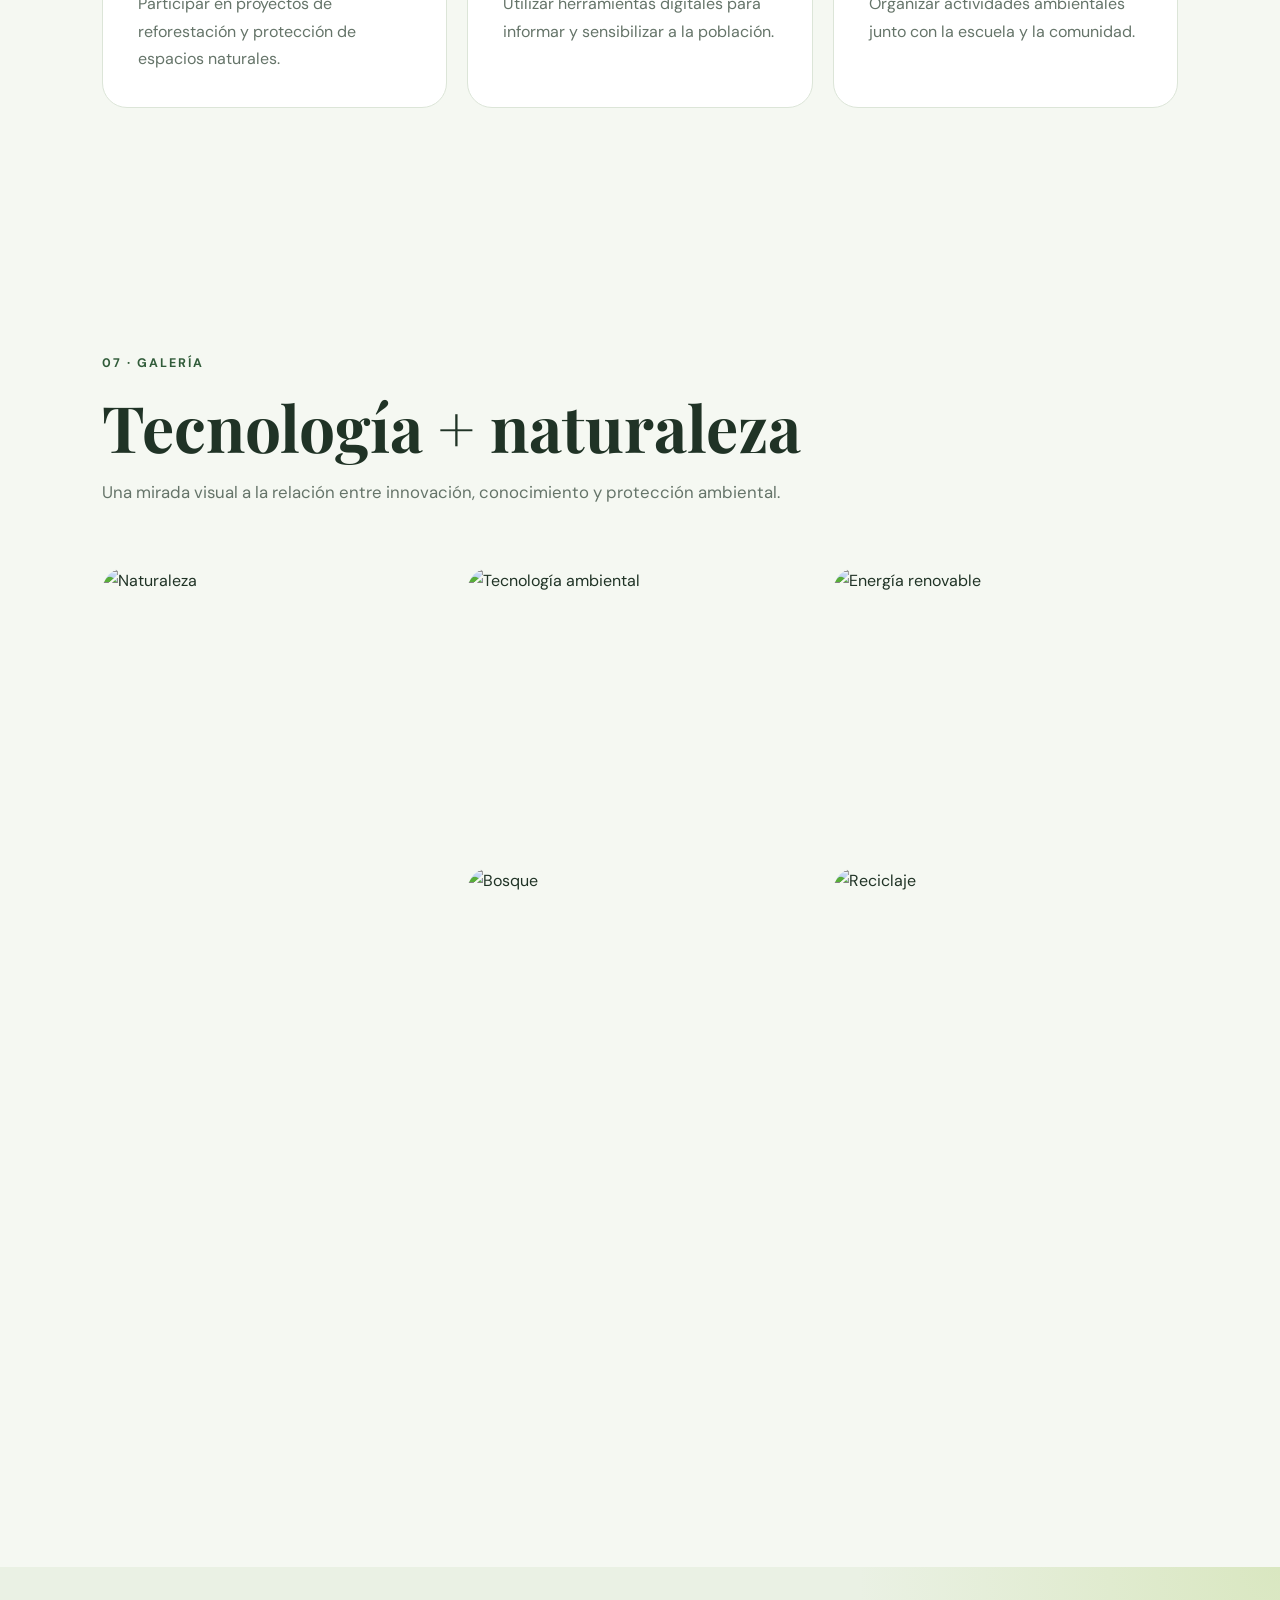
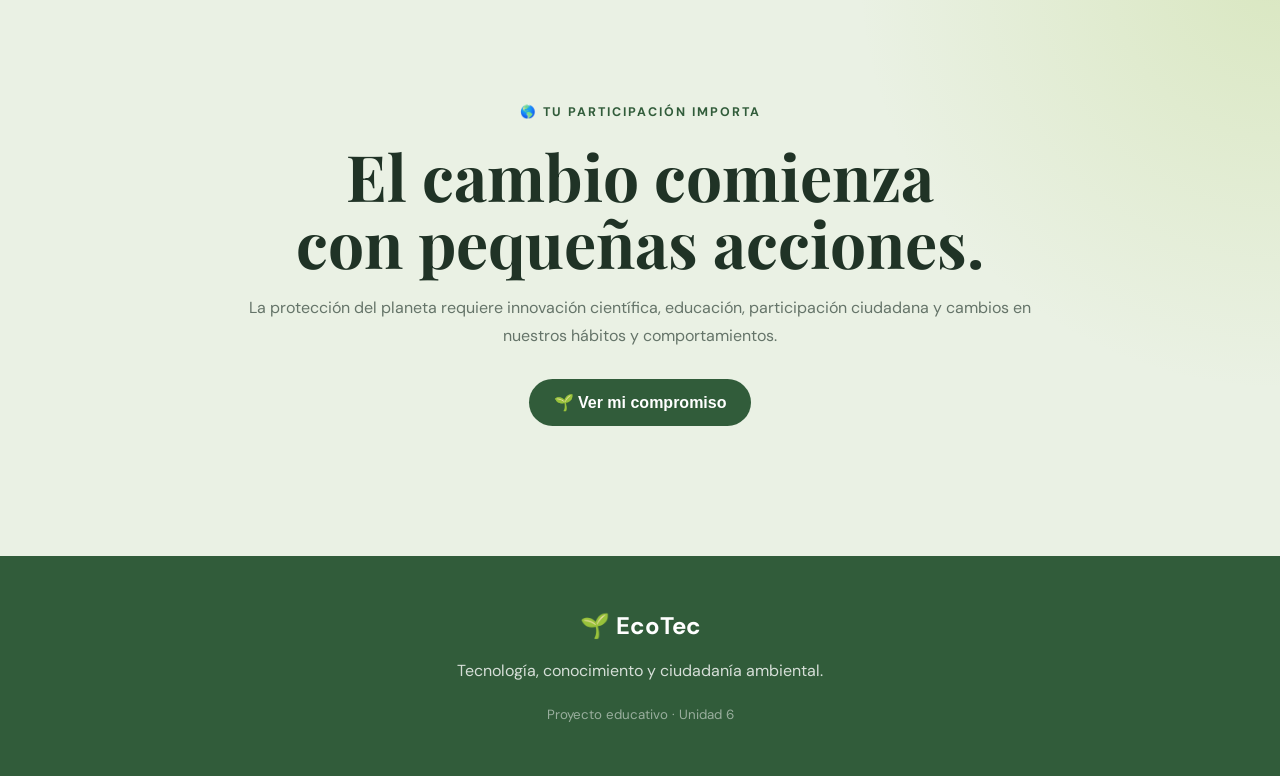
==== commit 3065fc3b: "Rename index (1).html to index.html" ====
--- a/index.html
+++ b/index.html
@@ -1,775 +1,809 @@
-|<!DOCTYPE html>
-<html lang="es">
-<head>
-<meta charset="UTF-8">
-<meta name="viewport" content="width=device-width, initial-scale=1.0">
-<title>MTT Energy - Bebidas del Alma</title>
-<link href="https://fonts.googleapis.com/css2?family=Press+Start+2P&family=Rajdhani:wght@400;600;700&display=swap" rel="stylesheet">
-<style>
-  :root {
-    --soul-color: #3a9eff;
-    --soul-glow: #3a9eff;
-    --bg-dark: #0a0a0f;
-    --bg-card: #10101a;
-    --text-main: #e0e0ff;
-    --neon-border: 1px solid var(--soul-color);
-  }
-
-  * { margin: 0; padding: 0; box-sizing: border-box; }
-
-  body {
-    background: var(--bg-dark);
-    color: var(--text-main);
-    font-family: 'Rajdhani', sans-serif;
-    overflow-x: hidden;
-    transition: background 0.6s ease, color 0.6s ease;
-  }
-
-  /* SCANLINES */
-  body::before {
-    content: '';
-    position: fixed;
-    top: 0; left: 0; width: 100%; height: 100%;
-    background: repeating-linear-gradient(0deg, transparent, transparent 2px, rgba(0,0,0,0.03) 2px, rgba(0,0,0,0.03) 4px);
-    pointer-events: none;
-    z-index: 9999;
-  }
-
-  /* PIXEL CURSOR */
-  * { cursor: url("data:image/svg+xml,%3Csvg xmlns='http://www.w3.org/2000/svg' width='16' height='16'%3E%3Crect x='0' y='0' width='8' height='8' fill='%23fff'/%3E%3C/svg%3E") 0 0, crosshair; }
-
-  /* NAV */
-  nav {
-    position: fixed; top: 0; left: 0; width: 100%; z-index: 100;
-    background: rgba(10,10,15,0.92);
-    border-bottom: 2px solid var(--soul-color);
-    display: flex; justify-content: space-between; align-items: center;
-    padding: 14px 40px;
-    backdrop-filter: blur(10px);
-    box-shadow: 0 0 20px var(--soul-color);
-    transition: border-color 0.6s, box-shadow 0.6s;
-  }
-
-  .logo {
-    font-family: 'Press Start 2P', monospace;
-    font-size: 14px;
-    color: var(--soul-color);
-    text-shadow: 0 0 10px var(--soul-color);
-    letter-spacing: 2px;
-    text-transform: uppercase;
-    transition: color 0.6s, text-shadow 0.6s;
-  }
-
-  .nav-links { display: flex; gap: 30px; }
-  .nav-links a {
-    color: var(--text-main);
-    text-decoration: none;
-    font-size: 13px;
-    font-weight: 600;
-    letter-spacing: 2px;
-    text-transform: uppercase;
-    transition: color 0.3s;
-  }
-  .nav-links a:hover { color: var(--soul-color); text-shadow: 0 0 8px var(--soul-color); }
-
-  /* HERO */
-  #hero {
-    min-height: 100vh;
-    display: flex; flex-direction: column; align-items: center; justify-content: center;
-    position: relative;
-    padding-top: 80px;
-    text-align: center;
-    overflow: hidden;
-  }
-
-  .hero-bg {
-    position: absolute; inset: 0;
-    background: radial-gradient(ellipse 60% 60% at 50% 50%, rgba(58,158,255,0.08) 0%, transparent 70%);
-    transition: background 0.6s;
-  }
-
-  .hero-grid {
-    position: absolute; inset: 0;
-    background-image:
-      linear-gradient(rgba(58,158,255,0.06) 1px, transparent 1px),
-      linear-gradient(90deg, rgba(58,158,255,0.06) 1px, transparent 1px);
-    background-size: 40px 40px;
-    transition: background-image 0.6s;
-  }
-
-  .hero-title {
-    font-family: 'Press Start 2P', monospace;
-    font-size: clamp(28px, 5vw, 54px);
-    color: #fff;
-    text-shadow: 0 0 30px var(--soul-color), 0 0 60px var(--soul-color);
-    line-height: 1.6;
-    z-index: 1;
-    animation: flicker 4s infinite;
-    transition: text-shadow 0.6s;
-  }
-
-  @keyframes flicker {
-    0%,95%,100% { opacity: 1; }
-    96% { opacity: 0.85; }
-    97% { opacity: 1; }
-    98% { opacity: 0.9; }
-  }
-
-  .hero-sub {
-    font-family: 'Press Start 2P', monospace;
-    font-size: clamp(9px, 1.5vw, 13px);
-    color: var(--soul-color);
-    margin-top: 16px;
-    letter-spacing: 3px;
-    z-index: 1;
-    transition: color 0.6s;
-  }
-
-  .hero-tagline {
-    font-size: 18px;
-    font-weight: 600;
-    color: rgba(255,255,255,0.6);
-    margin-top: 12px;
-    letter-spacing: 3px;
-    text-transform: uppercase;
-    z-index: 1;
-  }
-
-  .scroll-hint {
-    position: absolute; bottom: 40px;
-    font-family: 'Press Start 2P', monospace;
-    font-size: 8px;
-    color: var(--soul-color);
-    animation: bounce 1.4s infinite;
-    z-index: 1;
-    transition: color 0.6s;
-  }
-  @keyframes bounce { 0%,100%{transform:translateY(0)} 50%{transform:translateY(8px)} }
-
-  /* FLAVOR SELECTOR */
-  #flavors {
-    padding: 100px 40px 60px;
-    text-align: center;
-    position: relative;
-  }
-
-  .section-title {
-    font-family: 'Press Start 2P', monospace;
-    font-size: clamp(14px, 2.5vw, 22px);
-    color: var(--soul-color);
-    margin-bottom: 10px;
-    text-shadow: 0 0 15px var(--soul-color);
-    transition: color 0.6s, text-shadow 0.6s;
-  }
-
-  .section-line {
-    width: 80px; height: 3px;
-    background: var(--soul-color);
-    margin: 0 auto 50px;
-    box-shadow: 0 0 10px var(--soul-color);
-    transition: background 0.6s, box-shadow 0.6s;
-  }
-
-  .flavor-btns {
-    display: flex; justify-content: center; gap: 20px; flex-wrap: wrap;
-    margin-bottom: 70px;
-  }
-
-  .flavor-btn {
-    font-family: 'Press Start 2P', monospace;
-    font-size: 10px;
-    padding: 14px 28px;
-    background: transparent;
-    border: 2px solid var(--soul-color);
-    color: var(--soul-color);
-    text-transform: uppercase;
-    letter-spacing: 2px;
-    cursor: pointer;
-    transition: all 0.3s;
-    position: relative;
-    overflow: hidden;
-  }
-
-  .flavor-btn::before {
-    content: '';
-    position: absolute; inset: 0;
-    background: var(--soul-color);
-    opacity: 0;
-    transition: opacity 0.3s;
-  }
-
-  .flavor-btn:hover::before, .flavor-btn.active::before { opacity: 0.15; }
-  .flavor-btn.active {
-    box-shadow: 0 0 20px var(--soul-color), inset 0 0 20px rgba(58,158,255,0.1);
-    color: #fff;
-  }
-
-  /* PRODUCT DISPLAY */
-  .product-display {
-    display: flex; align-items: center; justify-content: center;
-    gap: 60px; flex-wrap: wrap;
-    position: relative;
-  }
-
-  .can-wrapper {
-    position: relative; width: 280px; height: 380px;
-    display: flex; align-items: center; justify-content: center;
-  }
-
-  .can-glow {
-    position: absolute; inset: -30px;
-    background: radial-gradient(circle, var(--soul-color) 0%, transparent 60%);
-    opacity: 0.18;
-    filter: blur(30px);
-    animation: pulse 2.5s ease-in-out infinite;
-    transition: background 0.6s;
-  }
-  @keyframes pulse { 0%,100%{opacity:0.15;transform:scale(1)} 50%{opacity:0.28;transform:scale(1.05)} }
-
-  .can-img {
-    width: 100%;
-    height: 100%;
-    object-fit: contain;
-    position: relative; z-index: 1;
-    filter: drop-shadow(0 0 20px var(--soul-color));
-    transition: filter 0.6s, transform 0.5s;
-    animation: float 3s ease-in-out infinite;
-  }
-  @keyframes float { 0%,100%{transform:translateY(0)} 50%{transform:translateY(-12px)} }
-
-  /* EXPLOSION OVERLAY */
-  .explosion {
-    position: fixed; inset: 0; z-index: 200;
-    pointer-events: none;
-    opacity: 0;
-    transition: opacity 0.3s;
-    display: flex; align-items: center; justify-content: center;
-  }
-  .explosion.active { opacity: 1; }
-  .explosion-ring {
-    position: absolute;
-    width: 100vmax; height: 100vmax;
-    border-radius: 50%;
-    background: radial-gradient(circle, var(--soul-color) 0%, transparent 60%);
-    opacity: 0;
-    transform: scale(0);
-    animation: none;
-  }
-  .explosion.active .explosion-ring {
-    animation: explode 0.9s ease-out forwards;
-  }
-  @keyframes explode {
-    0% { transform: scale(0); opacity: 0.6; }
-    100% { transform: scale(2); opacity: 0; }
-  }
-
-  /* FRUIT PARTICLES */
-  .fruit-container {
-    position: fixed; inset: 0; z-index: 201;
-    pointer-events: none;
-    overflow: hidden;
-  }
-  .fruit { position: absolute; font-size: 28px; opacity: 0; animation: none; }
-  .fruit.fly {
-    animation: fruitFly 1.2s ease-out forwards;
-  }
-  @keyframes fruitFly {
-    0% { transform: translate(0,0) scale(0) rotate(0deg); opacity: 1; }
-    60% { opacity: 1; }
-    100% { transform: translate(var(--tx), var(--ty)) scale(1.2) rotate(var(--rot)); opacity: 0; }
-  }
-
-  /* INFO PANEL */
-  .info-panel {
-    max-width: 380px;
-    text-align: left;
-  }
-
-  .soul-name {
-    font-family: 'Press Start 2P', monospace;
-    font-size: clamp(18px, 3vw, 28px);
-    color: var(--soul-color);
-    text-shadow: 0 0 20px var(--soul-color);
-    margin-bottom: 12px;
-    transition: color 0.6s, text-shadow 0.6s;
-  }
-
-  .soul-trait {
-    font-family: 'Press Start 2P', monospace;
-    font-size: 9px;
-    color: rgba(255,255,255,0.4);
-    letter-spacing: 3px;
-    margin-bottom: 24px;
-    text-transform: uppercase;
-  }
-
-  .soul-description {
-    font-size: 15px;
-    line-height: 1.8;
-    color: rgba(255,255,255,0.75);
-    margin-bottom: 28px;
-    font-weight: 400;
-  }
-
-  .stats-grid {
-    display: grid; grid-template-columns: 1fr 1fr; gap: 12px;
-    margin-bottom: 30px;
-  }
-
-  .stat-box {
-    border: 1px solid var(--soul-color);
-    padding: 12px 16px;
-    background: rgba(0,0,0,0.3);
-    transition: border-color 0.6s;
-  }
-
-  .stat-label {
-    font-family: 'Press Start 2P', monospace;
-    font-size: 7px;
-    color: rgba(255,255,255,0.4);
-    letter-spacing: 2px;
-    margin-bottom: 6px;
-    display: block;
-  }
-
-  .stat-value {
-    font-family: 'Press Start 2P', monospace;
-    font-size: 14px;
-    color: var(--soul-color);
-    text-shadow: 0 0 8px var(--soul-color);
-    transition: color 0.6s, text-shadow 0.6s;
-  }
-
-  .price-tag {
-    font-family: 'Press Start 2P', monospace;
-    font-size: 22px;
-    color: #fff;
-    text-shadow: 0 0 15px var(--soul-color);
-    margin-bottom: 20px;
-    transition: text-shadow 0.6s;
-  }
-
-  .pixel-hearts { font-size: 20px; margin-bottom: 16px; }
-
-  /* WHATSAPP BTN */
-  .wa-btn {
-    display: inline-flex; align-items: center; gap: 10px;
-    background: #25D366;
-    color: #fff;
-    font-family: 'Press Start 2P', monospace;
-    font-size: 9px;
-    padding: 14px 24px;
-    text-decoration: none;
-    letter-spacing: 1px;
-    border: none;
-    cursor: pointer;
-    transition: all 0.3s;
-    box-shadow: 0 0 20px rgba(37,211,102,0.4);
-  }
-  .wa-btn:hover { transform: translateY(-2px); box-shadow: 0 6px 30px rgba(37,211,102,0.6); }
-
-  /* SOULS SECTION */
-  #souls {
-    padding: 80px 40px;
-    background: rgba(0,0,0,0.3);
-  }
-
-  .souls-grid {
-    display: grid; grid-template-columns: repeat(auto-fit, minmax(280px, 1fr));
-    gap: 24px; max-width: 1000px; margin: 0 auto;
-  }
-
-  .soul-card {
-    border: 1px solid var(--card-color, #3a9eff);
-    background: rgba(10,10,20,0.8);
-    padding: 28px;
-    text-align: center;
-    transition: transform 0.3s, box-shadow 0.3s;
-    cursor: pointer;
-  }
-  .soul-card:hover {
-    transform: translateY(-4px);
-    box-shadow: 0 8px 30px var(--card-color, #3a9eff);
-  }
-
-  .soul-heart { font-size: 40px; margin-bottom: 14px; display: block; }
-  .soul-card-name {
-    font-family: 'Press Start 2P', monospace;
-    font-size: 11px;
-    color: var(--card-color, #3a9eff);
-    margin-bottom: 8px;
-  }
-  .soul-card-type {
-    font-family: 'Press Start 2P', monospace;
-    font-size: 7px;
-    color: rgba(255,255,255,0.3);
-    letter-spacing: 3px;
-    margin-bottom: 12px;
-    text-transform: uppercase;
-  }
-  .soul-card-desc { font-size: 13px; color: rgba(255,255,255,0.6); line-height: 1.6; }
-
-  /* CONTACT */
-  #contact {
-    padding: 80px 40px;
-    text-align: center;
-  }
-
-  .contact-box {
-    max-width: 600px; margin: 0 auto;
-    border: 2px solid var(--soul-color);
-    padding: 50px;
-    background: rgba(0,0,0,0.4);
-    box-shadow: 0 0 40px rgba(58,158,255,0.15);
-    transition: border-color 0.6s, box-shadow 0.6s;
-  }
-
-  .contact-icon { font-size: 48px; margin-bottom: 16px; }
-
-  .contact-title {
-    font-family: 'Press Start 2P', monospace;
-    font-size: 14px;
-    color: #fff;
-    margin-bottom: 12px;
-    line-height: 1.8;
-  }
-
-  .contact-text {
-    font-size: 15px;
-    color: rgba(255,255,255,0.6);
-    margin-bottom: 30px;
-    line-height: 1.7;
-  }
-
-  .contact-number {
-    font-family: 'Press Start 2P', monospace;
-    font-size: 18px;
-    color: var(--soul-color);
-    margin-bottom: 30px;
-    display: block;
-    text-shadow: 0 0 10px var(--soul-color);
-    transition: color 0.6s, text-shadow 0.6s;
-  }
-
-  /* FOOTER */
-  footer {
-    border-top: 1px solid rgba(255,255,255,0.1);
-    padding: 30px 40px;
-    text-align: center;
-    font-family: 'Press Start 2P', monospace;
-    font-size: 8px;
-    color: rgba(255,255,255,0.2);
-    letter-spacing: 2px;
-  }
-
-  /* PIXEL ART CHARS */
-  .pixel-chars {
-    display: flex; justify-content: center; gap: 40px; flex-wrap: wrap;
-    margin: 60px 0;
-  }
-
-  .pixel-char {
-    display: flex; flex-direction: column; align-items: center; gap: 8px;
-  }
-
-  .char-sprite {
-    width: 48px; height: 48px;
-    image-rendering: pixelated;
-  }
-
-  .char-name {
-    font-family: 'Press Start 2P', monospace;
-    font-size: 7px;
-    color: rgba(255,255,255,0.4);
-  }
-
-  /* Pixel art characters using CSS */
-  .sprite-frisk { background: var(--soul-color); clip-path: polygon(20% 0%, 80% 0%, 100% 20%, 100% 80%, 80% 100%, 20% 100%, 0% 80%, 0% 20%); }
-  .sprite-sans { background: #fffade; }
-  .sprite-papyrus { background: #ffefdb; }
-</style>
-</head>
-<body>
-
-<!-- EXPLOSION OVERLAY -->
-<div class="explosion" id="explosion">
-  <div class="explosion-ring"></div>
-</div>
-<div class="fruit-container" id="fruitContainer"></div>
-
-<!-- NAV -->
-<nav id="mainNav">
-  <div class="logo">⚡ MTT Energy</div>
-  <div class="nav-links">
-    <a href="#flavors">Sabores</a>
-    <a href="#souls">Almas</a>
-    <a href="#contact">Contacto</a>
-  </div>
-</nav>
-
-<!-- HERO -->
-<section id="hero">
-  <div class="hero-bg" id="heroBg"></div>
-  <div class="hero-grid" id="heroGrid"></div>
-  <h1 class="hero-title">MTT<br>ENERGY</h1>
-  <p class="hero-sub">★ Bebidas del Alma ★</p>
-  <p class="hero-tagline">El poder de Undertale en cada sorbo</p>
-  <div class="scroll-hint">↓ SCROLL ↓</div>
-</section>
-
-<!-- FLAVORS -->
-<section id="flavors">
-  <h2 class="section-title">ELIGE TU ALMA</h2>
-  <div class="section-line" id="sectionLine"></div>
-
-  <div class="flavor-btns">
-    <button class="flavor-btn active" data-flavor="integrity" onclick="switchFlavor('integrity')">💙 Integrity</button>
-    <button class="flavor-btn" data-flavor="perseverance" onclick="switchFlavor('perseverance')">💜 Perseverance</button>
-    <button class="flavor-btn" data-flavor="determination" onclick="switchFlavor('determination')">❤️ Determination</button>
-  </div>
-
-  <div class="product-display">
-    <div class="can-wrapper">
-      <div class="can-glow" id="canGlow"></div>
-      <img class="can-img" id="canImg" src="IMG_INTEGRITY" alt="MTT Energy Can"/>
-    </div>
-
-    <div class="info-panel">
-      <div class="pixel-hearts" id="pixelHearts">💙 💙 💙</div>
-      <h3 class="soul-name" id="soulName">INTEGRITY</h3>
-      <div class="soul-trait" id="soulTrait">— Alma Azul · Arándanos —</div>
-      <p class="soul-description" id="soulDesc">
-        El alma de la Integridad te guía con honestidad y justicia. Esta bebida de arándanos azules te recarga con la energía para mantenerte fiel a tus principios, incluso en los momentos más difíciles del dungeon.
-      </p>
-
-      <div class="stats-grid">
-        <div class="stat-box">
-          <span class="stat-label">Cafeína</span>
-          <span class="stat-value" id="statCaf">120MG</span>
-        </div>
-        <div class="stat-box">
-          <span class="stat-label">Azúcar</span>
-          <span class="stat-value" id="statSug">22G</span>
-        </div>
-        <div class="stat-box">
-          <span class="stat-label">Contenido</span>
-          <span class="stat-value" id="statSize">330ML</span>
-        </div>
-        <div class="stat-box">
-          <span class="stat-label">Sabor</span>
-          <span class="stat-value" id="statFlavor">BERRY</span>
-        </div>
-      </div>
-
-      <div class="price-tag" id="priceTag">$3.50 USD</div>
-
-      <a class="wa-btn" href="https://wa.me/50270666379?text=Hola!%20Me%20interesa%20comprar%20MTT%20Energy%20sabor%20Integrity%20💙" target="_blank">
-        <svg width="18" height="18" viewBox="0 0 24 24" fill="currentColor"><path d="M17.472 14.382c-.297-.149-1.758-.867-2.03-.967-.273-.099-.471-.148-.67.15-.197.297-.767.966-.94 1.164-.173.199-.347.223-.644.075-.297-.15-1.255-.463-2.39-1.475-.883-.788-1.48-1.761-1.653-2.059-.173-.297-.018-.458.13-.606.134-.133.298-.347.446-.52.149-.174.198-.298.298-.497.099-.198.05-.371-.025-.52-.075-.149-.669-1.612-.916-2.207-.242-.579-.487-.5-.669-.51-.173-.008-.371-.01-.57-.01-.198 0-.52.074-.792.372-.272.297-1.04 1.016-1.04 2.479 0 1.462 1.065 2.875 1.213 3.074.149.198 2.096 3.2 5.077 4.487.709.306 1.262.489 1.694.625.712.227 1.36.195 1.871.118.571-.085 1.758-.719 2.006-1.413.248-.694.248-1.289.173-1.413-.074-.124-.272-.198-.57-.347m-5.421 7.403h-.004a9.87 9.87 0 01-5.031-1.378l-.361-.214-3.741.982.998-3.648-.235-.374a9.86 9.86 0 01-1.51-5.26c.001-5.45 4.436-9.884 9.888-9.884 2.64 0 5.122 1.03 6.988 2.898a9.825 9.825 0 012.893 6.994c-.003 5.45-4.437 9.884-9.885 9.884m8.413-18.297A11.815 11.815 0 0012.05 0C5.495 0 .16 5.335.157 11.892c0 2.096.547 4.142 1.588 5.945L.057 24l6.305-1.654a11.882 11.882 0 005.683 1.448h.005c6.554 0 11.89-5.335 11.893-11.893a11.821 11.821 0 00-3.48-8.413z"/></svg>
-        Pedir ahora
-      </a>
-    </div>
-  </div>
-</section>
-
-
-<!-- SOULS INFO -->
-<section id="souls">
-  <h2 class="section-title" style="text-align:center">LAS ALMAS HUMANAS</h2>
-  <div class="section-line" id="sectionLine2"></div>
-
-  <div class="souls-grid">
-    <div class="soul-card" style="--card-color:#3a9eff" onclick="switchFlavor('integrity')">
-      <span class="soul-heart">💙</span>
-      <div class="soul-card-name">INTEGRITY</div>
-      <div class="soul-card-type">— Alma Azul —</div>
-      <p class="soul-card-desc">La integridad te da la fuerza para hacer lo correcto, sin importar el costo. Sabor a arándanos frescos del Underground.</p>
-    </div>
-    <div class="soul-card" style="--card-color:#cc44cc" onclick="switchFlavor('perseverance')">
-      <span class="soul-heart">💜</span>
-      <div class="soul-card-name">PERSEVERANCE</div>
-      <div class="soul-card-type">— Alma Morada —</div>
-      <p class="soul-card-desc">Nunca te rindas, sin importar cuántas veces caigas. Sabor a uvas oscuras con notas cítricas del Underground.</p>
-    </div>
-    <div class="soul-card" style="--card-color:#ff4444" onclick="switchFlavor('determination')">
-      <span class="soul-heart">❤️</span>
-      <div class="soul-card-name">DETERMINATION</div>
-      <div class="soul-card-type">— Alma Roja —</div>
-      <p class="soul-card-desc">La determinación es el fuego que arde incluso después de la muerte. Sabor a cereza y fresas rojas con energía máxima.</p>
-    </div>
-  </div>
-</section>
-
-<!-- CONTACT -->
-<section id="contact">
-  <div class="contact-box" id="contactBox">
-    <div class="contact-icon">📱</div>
-    <h2 class="contact-title">¿LISTO PARA<br>CARGAR TU ALMA?</h2>
-    <p class="contact-text">
-      Contáctanos por WhatsApp para conocer precios, disponibilidad y realizar tu pedido. ¡Somos fanáticos como tú!
-    </p>
-    <span class="contact-number" id="contactNum">+503 7066-6379</span>
-    <a class="wa-btn" href="https://wa.me/50270666379?text=Hola!%20Quiero%20información%20sobre%20MTT%20Energy%20⚡" target="_blank">
-      <svg width="18" height="18" viewBox="0 0 24 24" fill="currentColor"><path d="M17.472 14.382c-.297-.149-1.758-.867-2.03-.967-.273-.099-.471-.148-.67.15-.197.297-.767.966-.94 1.164-.173.199-.347.223-.644.075-.297-.15-1.255-.463-2.39-1.475-.883-.788-1.48-1.761-1.653-2.059-.173-.297-.018-.458.13-.606.134-.133.298-.347.446-.52.149-.174.198-.298.298-.497.099-.198.05-.371-.025-.52-.075-.149-.669-1.612-.916-2.207-.242-.579-.487-.5-.669-.51-.173-.008-.371-.01-.57-.01-.198 0-.52.074-.792.372-.272.297-1.04 1.016-1.04 2.479 0 1.462 1.065 2.875 1.213 3.074.149.198 2.096 3.2 5.077 4.487.709.306 1.262.489 1.694.625.712.227 1.36.195 1.871.118.571-.085 1.758-.719 2.006-1.413.248-.694.248-1.289.173-1.413-.074-.124-.272-.198-.57-.347m-5.421 7.403h-.004a9.87 9.87 0 01-5.031-1.378l-.361-.214-3.741.982.998-3.648-.235-.374a9.86 9.86 0 01-1.51-5.26c.001-5.45 4.436-9.884 9.888-9.884 2.64 0 5.122 1.03 6.988 2.898a9.825 9.825 0 012.893 6.994c-.003 5.45-4.437 9.884-9.885 9.884m8.413-18.297A11.815 11.815 0 0012.05 0C5.495 0 .16 5.335.157 11.892c0 2.096.547 4.142 1.588 5.945L.057 24l6.305-1.654a11.882 11.882 0 005.683 1.448h.005c6.554 0 11.89-5.335 11.893-11.893a11.821 11.821 0 00-3.48-8.413z"/></svg>
-      Chatear en WhatsApp
-    </a>
-  </div>
-</section>
-
-<footer>
-  <p>★ MTT ENERGY © 2026 ★ BEBIDAS DEL ALMA ★ UNDERTALE INSPIRED ★</p>
-  <p style="margin-top:8px;font-size:6px;opacity:0.5">UNDERTALE ES PROPIEDAD DE TOBY FOX · MTT ENERGY ES UNA MARCA INDEPENDIENTE</p>
-</footer>
-
-<script>
-const FLAVORS = {
-  integrity: {
-    color: '#3a9eff',
-    glow: 'rgba(58,158,255,0.25)',
-    bg: 'rgba(10,10,40,1)',
-    gridColor: 'rgba(58,158,255,0.06)',
-    name: 'INTEGRITY',
-    trait: '— Alma Azul · Arándanos —',
-    desc: 'El alma de la Integridad te guía con honestidad y justicia. Esta bebida de arándanos azules te recarga con la energía para mantenerte fiel a tus principios, incluso en los momentos más difíciles del dungeon.',
-    caf: '120MG', sug: '22G', size: '330ML', flavor: 'BERRY',
-    price: '$3.50 USD',
-    hearts: '💙 💙 💙',
-    fruits: ['🫐','🫐','💧','✨','💙','🍇','💦'],
-    wa: 'https://wa.me/50270666379?text=Hola!%20Me%20interesa%20MTT%20Energy%20Integrity%20💙'
-  },
-  perseverance: {
-    color: '#cc44cc',
-    glow: 'rgba(200,68,200,0.25)',
-    bg: 'rgba(15,5,30,1)',
-    gridColor: 'rgba(200,68,200,0.06)',
-    name: 'PERSEVERANCE',
-    trait: '— Alma Morada · Uvas —',
-    desc: 'Nunca te rindas, sin importar cuántas veces caigas. La perseverancia convierte los fracasos en escalones. Uvas oscuras del Underground con energía para continuar siempre hacia adelante.',
-    caf: '140MG', sug: '18G', size: '330ML', flavor: 'GRAPE',
-    price: '$3.50 USD',
-    hearts: '💜 💜 💜',
-    fruits: ['🍇','🍇','💜','✨','🫐','🍒','💫'],
-    wa: 'https://wa.me/50270666379?text=Hola!%20Me%20interesa%20MTT%20Energy%20Perseverance%20💜'
-  },
-  determination: {
-    color: '#ff3333',
-    glow: 'rgba(255,50,50,0.25)',
-    bg: 'rgba(25,5,5,1)',
-    gridColor: 'rgba(255,50,50,0.06)',
-    name: 'DETERMINATION',
-    trait: '— Alma Roja · Cereza —',
-    desc: 'La determinación es el fuego que arde incluso después de la muerte. Es el poder de CARGAR, de intentarlo de nuevo. Cerezas rojas con máxima intensidad, para los que nunca se rinden.',
-    caf: '160MG', sug: '20G', size: '330ML', flavor: 'CHERRY',
-    price: '$3.50 USD',
-    hearts: '❤️ ❤️ ❤️',
-    fruits: ['🍒','🍒','❤️','✨','🍓','🌶️','💥'],
-    wa: 'https://wa.me/50270666379?text=Hola!%20Me%20interesa%20MTT%20Energy%20Determination%20❤️'
-  }
-};
-
-const IMAGES = {
-  integrity: '[data-uri]',
-  perseverance: '[data-uri]',
-  determination: '[data-uri]'
-};
-
-let currentFlavor = 'integrity';
-let isAnimating = false;
-
-function switchFlavor(flavor) {
-  if (flavor === currentFlavor || isAnimating) return;
-  isAnimating = true;
-  currentFlavor = flavor;
-
-  const f = FLAVORS[flavor];
-
-  // Update CSS variable
-  document.documentElement.style.setProperty('--soul-color', f.color);
-  document.documentElement.style.setProperty('--soul-glow', f.color);
-
-  // Background
-  document.body.style.background = f.bg;
-
-  // Update grid
-  document.getElementById('heroGrid').style.backgroundImage = `linear-gradient(${f.gridColor} 1px, transparent 1px), linear-gradient(90deg, ${f.gridColor} 1px, transparent 1px)`;
-  document.getElementById('heroBg').style.background = `radial-gradient(ellipse 60% 60% at 50% 50%, ${f.glow} 0%, transparent 70%)`;
-
-  // Update text
-  document.getElementById('soulName').textContent = f.name;
-  document.getElementById('soulTrait').textContent = f.trait;
-  document.getElementById('soulDesc').textContent = f.desc;
-  document.getElementById('statCaf').textContent = f.caf;
-  document.getElementById('statSug').textContent = f.sug;
-  document.getElementById('statSize').textContent = f.size;
-  document.getElementById('statFlavor').textContent = f.flavor;
-  document.getElementById('priceTag').textContent = f.price;
-  document.getElementById('pixelHearts').textContent = f.hearts;
-  document.getElementById('contactNum').textContent = '+503 7066-6379';
-
-  // Update WA button
-  const waBtns = document.querySelectorAll('.wa-btn');
-  if (waBtns[0]) waBtns[0].href = f.wa;
-
-  // Update image
-  document.getElementById('canImg').src = IMAGES[flavor];
-
-  // Update active button
-  document.querySelectorAll('.flavor-btn').forEach(b => {
-    b.classList.toggle('active', b.dataset.flavor === flavor);
-  });
-
-  // EXPLOSION!
-  triggerExplosion(f.color, f.fruits);
-
-  setTimeout(() => { isAnimating = false; }, 1000);
-}
-
-function triggerExplosion(color, fruits) {
-  const exp = document.getElementById('explosion');
-  const ring = exp.querySelector('.explosion-ring');
-
-  exp.style.background = `radial-gradient(circle, ${color}22 0%, transparent 60%)`;
-  ring.style.background = `radial-gradient(circle, ${color} 0%, transparent 60%)`;
-
-  exp.classList.add('active');
-  spawnFruits(fruits);
-
-  setTimeout(() => { exp.classList.remove('active'); }, 900);
-}
-
-function spawnFruits(fruits) {
-  const container = document.getElementById('fruitContainer');
-  container.innerHTML = '';
-
-  for (let i = 0; i < 22; i++) {
-    const el = document.createElement('div');
-    el.className = 'fruit';
-    el.textContent = fruits[Math.floor(Math.random() * fruits.length)];
-
-    const startX = 20 + Math.random() * 60;
-    const startY = 20 + Math.random() * 60;
-    const tx = (Math.random() - 0.5) * 800;
-    const ty = (Math.random() - 0.5) * 600;
-    const rot = (Math.random() - 0.5) * 720;
-    const delay = Math.random() * 0.3;
-
-    el.style.left = startX + 'vw';
-    el.style.top = startY + 'vh';
-    el.style.setProperty('--tx', tx + 'px');
-    el.style.setProperty('--ty', ty + 'px');
-    el.style.setProperty('--rot', rot + 'deg');
-    el.style.animationDelay = delay + 's';
-    el.classList.add('fly');
-
-    container.appendChild(el);
-  }
-
-  setTimeout(() => { container.innerHTML = ''; }, 1800);
-}
-
-// Init
-document.addEventListener('DOMContentLoaded', () => {
-  document.documentElement.style.setProperty('--soul-color', '#3a9eff');
-});
-</script>
-</body>
-</html>
+<!DOCTYPE html>
+<html lang="es">
+<head>
+    <meta charset="UTF-8">
+    <meta name="viewport" content="width=device-width, initial-scale=1.0">
+
+    <title>EcoTec | Tecnología al servicio del ambiente</title>
+
+    <link rel="stylesheet" href="style.css">
+
+    <!-- Fuente -->
+    <link rel="preconnect" href="https://fonts.googleapis.com">
+    <link rel="preconnect" href="https://fonts.gstatic.com" crossorigin>
+    <link href="https://fonts.googleapis.com/css2?family=DM+Sans:wght@400;500;600;700&family=Playfair+Display:wght@600;700&display=swap" rel="stylesheet">
+</head>
+
+<body>
+
+    <!-- ================= NAVBAR ================= -->
+
+    <header class="navbar">
+
+        <div class="logo">
+            <span>🌱</span>
+            <strong>EcoTec</strong>
+        </div>
+
+        <nav id="menu">
+            <a href="#inicio">Inicio</a>
+            <a href="#sociedad">Sociedad</a>
+            <a href="#tecnologia">Tecnología</a>
+            <a href="#clima">Clima</a>
+            <a href="#acciones">Acciones</a>
+        </nav>
+
+        <button class="theme-button" id="themeButton">
+            🌙
+        </button>
+
+        <button class="menu-button" id="menuButton">
+            ☰
+        </button>
+
+    </header>
+
+
+    <!-- ================= INICIO ================= -->
+
+    <section id="inicio" class="hero">
+
+        <div class="hero-content reveal">
+
+            <span class="small-title">
+                🌎 SOCIEDAD DEL CONOCIMIENTO
+            </span>
+
+            <h1>
+                Tecnología al servicio
+                <span>del medio ambiente</span>
+            </h1>
+
+            <p>
+                El conocimiento, la ciencia y las nuevas tecnologías pueden
+                convertirse en herramientas para comprender y enfrentar
+                los problemas ambientales.
+            </p>
+
+            <div class="hero-buttons">
+
+                <a href="#sociedad" class="primary-button">
+                    Descubrir más →
+                </a>
+
+                <a href="#acciones" class="secondary-button">
+                    ¿Qué puedo hacer?
+                </a>
+
+            </div>
+
+        </div>
+
+        <div class="hero-decoration">
+            <div class="circle"></div>
+            <span>🌿</span>
+            <span>💻</span>
+            <span>🌎</span>
+        </div>
+
+    </section>
+
+
+    <!-- ================= INTRO ================= -->
+
+    <section class="intro-section">
+
+        <div class="intro-card reveal">
+
+            <span class="section-tag">✨ CONOCIMIENTO + ACCIÓN</span>
+
+            <h2>
+                Innovar también significa cuidar.
+            </h2>
+
+            <p>
+                La sociedad del conocimiento se caracteriza por la importancia
+                de la información, la educación, la ciencia y la tecnología.
+                Estos elementos permiten comprender mejor los problemas que
+                afectan a nuestro entorno y participar en la búsqueda de soluciones.
+            </p>
+
+        </div>
+
+    </section>
+
+
+    <!-- ================= SOCIEDAD DEL CONOCIMIENTO ================= -->
+
+    <section id="sociedad" class="section">
+
+        <div class="section-heading reveal">
+
+            <span class="section-tag">01 · SOCIEDAD DEL CONOCIMIENTO</span>
+
+            <h2>
+                Conocer para transformar
+            </h2>
+
+            <p>
+                El conocimiento es uno de los principales recursos para el desarrollo.
+                La educación, la investigación científica, la innovación y las
+                tecnologías digitales permiten comprender mejor nuestra realidad.
+            </p>
+
+        </div>
+
+
+        <div class="info-grid">
+
+            <article class="info-card reveal">
+                <div class="card-icon">📚</div>
+
+                <h3>Educación</h3>
+
+                <p>
+                    Permite desarrollar conocimientos, capacidades, valores y
+                    actitudes para actuar frente a los desafíos ambientales.
+                </p>
+            </article>
+
+
+            <article class="info-card reveal">
+                <div class="card-icon">🔬</div>
+
+                <h3>Investigación</h3>
+
+                <p>
+                    Ayuda a comprender las causas y consecuencias de los problemas
+                    ambientales y buscar posibles soluciones.
+                </p>
+            </article>
+
+
+            <article class="info-card reveal">
+                <div class="card-icon">💡</div>
+
+                <h3>Innovación</h3>
+
+                <p>
+                    Permite desarrollar nuevas herramientas y soluciones para
+                    utilizar los recursos de manera más eficiente.
+                </p>
+            </article>
+
+        </div>
+
+
+        <div class="quote reveal">
+
+            <span>“</span>
+
+            <p>
+                El conocimiento adquiere mayor valor cuando permite comprender
+                la realidad, tomar decisiones informadas y desarrollar acciones
+                que beneficien tanto a las personas como al medio ambiente.
+            </p>
+
+        </div>
+
+    </section>
+
+
+    <!-- ================= TECNOLOGÍAS ================= -->
+
+    <section id="tecnologia" class="section technology-section">
+
+        <div class="section-heading reveal">
+
+            <span class="section-tag">02 · TECNOLOGÍA</span>
+
+            <h2>
+                Tecnologías que ayudan al planeta
+            </h2>
+
+            <p>
+                Las nuevas tecnologías permiten recopilar información, analizar
+                datos, monitorear ecosistemas y desarrollar soluciones más eficientes.
+            </p>
+
+        </div>
+
+
+        <div class="technology-grid">
+
+            <article class="technology-card reveal">
+
+                <div class="technology-image">
+                    <img src="imagenes/satelite.jpg" alt="Satélite observando la Tierra">
+                </div>
+
+                <div class="technology-content">
+
+                    <span>🛰️</span>
+
+                    <h3>Satélites</h3>
+
+                    <p>
+                        Permiten observar cambios en los bosques, cuerpos de agua
+                        y diferentes ecosistemas.
+                    </p>
+
+                </div>
+
+            </article>
+
+
+            <article class="technology-card reveal">
+
+                <div class="technology-image">
+                    <img src="imagenes/sensores.jpg" alt="Sensor ambiental">
+                </div>
+
+                <div class="technology-content">
+
+                    <span>📡</span>
+
+                    <h3>Sensores ambientales</h3>
+
+                    <p>
+                        Pueden utilizarse para medir la calidad del aire y del agua.
+                    </p>
+
+                </div>
+
+            </article>
+
+
+            <article class="technology-card reveal">
+
+                <div class="technology-image">
+                    <img src="imagenes/inteligencia.jpg" alt="Tecnología e inteligencia artificial">
+                </div>
+
+                <div class="technology-content">
+
+                    <span>🤖</span>
+
+                    <h3>Inteligencia artificial</h3>
+
+                    <p>
+                        Forma parte de las nuevas tecnologías que pueden contribuir
+                        al cuidado ambiental.
+                    </p>
+
+                </div>
+
+            </article>
+
+
+            <article class="technology-card reveal">
+
+                <div class="technology-image">
+                    <img src="imagenes/energia.jpg" alt="Energía renovable">
+                </div>
+
+                <div class="technology-content">
+
+                    <span>☀️</span>
+
+                    <h3>Energías renovables</h3>
+
+                    <p>
+                        La tecnología permite desarrollar fuentes de energía
+                        renovable como la solar y la eólica.
+                    </p>
+
+                </div>
+
+            </article>
+
+
+            <article class="technology-card reveal">
+
+                <div class="technology-image">
+                    <img src="imagenes/mapas.jpg" alt="Mapa digital">
+                </div>
+
+                <div class="technology-content">
+
+                    <span>🗺️</span>
+
+                    <h3>Mapas digitales</h3>
+
+                    <p>
+                        Las herramientas digitales pueden apoyar la investigación
+                        y el análisis de problemas ambientales.
+                    </p>
+
+                </div>
+
+            </article>
+
+
+            <article class="technology-card reveal">
+
+                <div class="technology-image">
+                    <img src="imagenes/aplicaciones.jpg" alt="Aplicación móvil">
+                </div>
+
+                <div class="technology-content">
+
+                    <span>📱</span>
+
+                    <h3>Aplicaciones</h3>
+
+                    <p>
+                        Facilitan el acceso y el intercambio de información
+                        científica y educativa.
+                    </p>
+
+                </div>
+
+            </article>
+
+        </div>
+
+    </section>
+
+
+    <!-- ================= CAMBIO CLIMÁTICO ================= -->
+
+    <section id="clima" class="climate-section">
+
+        <div class="climate-content reveal">
+
+            <span class="section-tag">03 · CAMBIO CLIMÁTICO</span>
+
+            <h2>
+                Ciencia + tecnología
+                <span>frente al cambio climático</span>
+            </h2>
+
+            <p>
+                El cambio climático representa uno de los principales desafíos
+                ambientales. La ciencia y la tecnología pueden contribuir a
+                comprenderlo y desarrollar estrategias de adaptación y mitigación.
+            </p>
+
+        </div>
+
+
+        <div class="climate-cards">
+
+            <div class="climate-card reveal">
+                <strong>01</strong>
+                <span>⚡</span>
+                <h3>Reducir energía</h3>
+                <p>
+                    Utilizar sistemas más eficientes para disminuir el consumo.
+                </p>
+            </div>
+
+
+            <div class="climate-card reveal">
+                <strong>02</strong>
+                <span>☀️</span>
+                <h3>Energías renovables</h3>
+                <p>
+                    Desarrollar fuentes como la energía solar y eólica.
+                </p>
+            </div>
+
+
+            <div class="climate-card reveal">
+                <strong>03</strong>
+                <span>🛰️</span>
+                <h3>Monitorear</h3>
+                <p>
+                    Observar las condiciones climáticas mediante satélites
+                    y estaciones meteorológicas.
+                </p>
+            </div>
+
+
+            <div class="climate-card reveal">
+                <strong>04</strong>
+                <span>🚨</span>
+                <h3>Prevenir riesgos</h3>
+                <p>
+                    Desarrollar sistemas de alerta temprana ante determinados fenómenos.
+                </p>
+            </div>
+
+
+            <div class="climate-card reveal">
+                <strong>05</strong>
+                <span>💧</span>
+                <h3>Cuidar el agua</h3>
+                <p>
+                    Mejorar su utilización, especialmente en actividades agrícolas.
+                </p>
+            </div>
+
+
+            <div class="climate-card reveal">
+                <strong>06</strong>
+                <span>♻️</span>
+                <h3>Reducir desperdicios</h3>
+                <p>
+                    Disminuir desperdicios en procesos de producción y distribución.
+                </p>
+            </div>
+
+        </div>
+
+    </section>
+
+
+    <!-- ================= BENEFICIOS Y DESAFÍOS ================= -->
+
+    <section class="section">
+
+        <div class="section-heading reveal">
+
+            <span class="section-tag">04 · DOS CARAS DE LA TECNOLOGÍA</span>
+
+            <h2>
+                Beneficios y desafíos
+            </h2>
+
+            <p>
+                La tecnología puede ser una herramienta para resolver problemas,
+                pero su impacto depende de cómo se diseña, produce, utiliza y desecha.
+            </p>
+
+        </div>
+
+
+        <div class="balance">
+
+            <div class="balance-box benefits reveal">
+
+                <div class="balance-title">
+                    <span>🌱</span>
+                    <h3>Beneficios</h3>
+                </div>
+
+                <ul>
+                    <li>Acceso rápido a información científica y educativa.</li>
+                    <li>Facilita campañas de sensibilización.</li>
+                    <li>Permite colaborar y organizar actividades ambientales.</li>
+                    <li>Ayuda a recopilar y analizar datos.</li>
+                    <li>Permite monitorear ecosistemas.</li>
+                </ul>
+
+            </div>
+
+
+            <div class="balance-box challenges reveal">
+
+                <div class="balance-title">
+                    <span>⚠️</span>
+                    <h3>Desafíos</h3>
+                </div>
+
+                <ul>
+                    <li>Consumo de recursos naturales.</li>
+                    <li>Consumo de energía.</li>
+                    <li>Generación de residuos electrónicos.</li>
+                    <li>Reemplazo frecuente de dispositivos.</li>
+                    <li>Impactos relacionados con la fabricación.</li>
+                </ul>
+
+            </div>
+
+        </div>
+
+
+        <div class="responsible-box reveal">
+
+            <span>♻️</span>
+
+            <div>
+
+                <h3>Uso responsable de la tecnología</h3>
+
+                <p>
+                    Es importante prolongar la vida útil de los dispositivos,
+                    repararlos cuando sea posible, reutilizarlos y entregarlos
+                    en lugares adecuados cuando ya no puedan utilizarse.
+                </p>
+
+            </div>
+
+        </div>
+
+    </section>
+
+
+    <!-- ================= EDUCACIÓN ================= -->
+
+    <section class="education-section">
+
+        <div class="education-image reveal">
+
+            <img src="imagenes/educacion.jpg" alt="Estudiantes aprendiendo sobre el ambiente">
+
+        </div>
+
+
+        <div class="education-content reveal">
+
+            <span class="section-tag">05 · EDUCACIÓN AMBIENTAL</span>
+
+            <h2>
+                Aprender para actuar
+            </h2>
+
+            <p>
+                La educación ambiental no debe limitarse a memorizar conceptos.
+                Es importante relacionar los conocimientos con situaciones reales
+                y participar en acciones concretas.
+            </p>
+
+            <div class="education-list">
+
+                <div>
+                    <span>01</span>
+                    <p>Identificar problemas ambientales.</p>
+                </div>
+
+                <div>
+                    <span>02</span>
+                    <p>Investigar utilizando herramientas digitales.</p>
+                </div>
+
+                <div>
+                    <span>03</span>
+                    <p>Elaborar campañas de sensibilización.</p>
+                </div>
+
+                <div>
+                    <span>04</span>
+                    <p>Participar en soluciones para la comunidad.</p>
+                </div>
+
+            </div>
+
+        </div>
+
+    </section>
+
+
+    <!-- ================= CIUDADANÍA AMBIENTAL ================= -->
+
+    <section class="section citizen-section">
+
+        <div class="section-heading reveal">
+
+            <span class="section-tag">06 · CIUDADANÍA AMBIENTAL</span>
+
+            <h2>
+                Del conocimiento a la acción 🌱
+            </h2>
+
+            <p>
+                La ciudadanía ambiental consiste en la participación responsable
+                de las personas en la protección del medio ambiente y en la
+                construcción de sociedades sostenibles.
+            </p>
+
+        </div>
+
+
+        <div class="action-grid">
+
+            <article class="action-card reveal">
+
+                <span>💧</span>
+
+                <h3>Ahorrar agua</h3>
+
+                <p>
+                    Evitar el desperdicio y utilizar este recurso de manera responsable.
+                </p>
+
+            </article>
+
+
+            <article class="action-card reveal">
+
+                <span>⚡</span>
+
+                <h3>Ahorrar energía</h3>
+
+                <p>
+                    Promover hábitos que permitan utilizar la energía de manera eficiente.
+                </p>
+
+            </article>
+
+
+            <article class="action-card reveal">
+
+                <span>♻️</span>
+
+                <h3>Separar residuos</h3>
+
+                <p>
+                    Reducir residuos innecesarios, reutilizar materiales y separar residuos.
+                </p>
+
+            </article>
+
+
+            <article class="action-card reveal">
+
+                <span>🌳</span>
+
+                <h3>Reforestar</h3>
+
+                <p>
+                    Participar en proyectos de reforestación y protección de espacios naturales.
+                </p>
+
+            </article>
+
+
+            <article class="action-card reveal">
+
+                <span>📢</span>
+
+                <h3>Crear campañas</h3>
+
+                <p>
+                    Utilizar herramientas digitales para informar y sensibilizar a la población.
+                </p>
+
+            </article>
+
+
+            <article class="action-card reveal">
+
+                <span>🤝</span>
+
+                <h3>Participar</h3>
+
+                <p>
+                    Organizar actividades ambientales junto con la escuela y la comunidad.
+                </p>
+
+            </article>
+
+        </div>
+
+    </section>
+
+
+    <!-- ================= GALERÍA ================= -->
+
+    <section class="section gallery-section">
+
+        <div class="section-heading reveal">
+
+            <span class="section-tag">07 · GALERÍA</span>
+
+            <h2>
+                Tecnología + naturaleza
+            </h2>
+
+            <p>
+                Una mirada visual a la relación entre innovación, conocimiento
+                y protección ambiental.
+            </p>
+
+        </div>
+
+
+        <div class="gallery">
+
+            <div class="gallery-item large reveal">
+                <img src="imagenes/galeria1.jpg" alt="Naturaleza">
+                <div class="gallery-overlay">
+                    <span>🌿</span>
+                    <p>Cuidar nuestro entorno</p>
+                </div>
+            </div>
+
+
+            <div class="gallery-item reveal">
+                <img src="imagenes/galeria2.jpg" alt="Tecnología ambiental">
+                <div class="gallery-overlay">
+                    <span>💻</span>
+                    <p>Tecnología</p>
+                </div>
+            </div>
+
+
+            <div class="gallery-item reveal">
+                <img src="imagenes/galeria3.jpg" alt="Energía renovable">
+                <div class="gallery-overlay">
+                    <span>☀️</span>
+                    <p>Energía renovable</p>
+                </div>
+            </div>
+
+
+            <div class="gallery-item reveal">
+                <img src="imagenes/galeria4.jpg" alt="Bosque">
+                <div class="gallery-overlay">
+                    <span>🌳</span>
+                    <p>Biodiversidad</p>
+                </div>
+            </div>
+
+
+            <div class="gallery-item large reveal">
+                <img src="imagenes/galeria5.jpg" alt="Reciclaje">
+                <div class="gallery-overlay">
+                    <span>♻️</span>
+                    <p>Acciones responsables</p>
+                </div>
+            </div>
+
+        </div>
+
+    </section>
+
+
+    <!-- ================= LLAMADO A LA ACCIÓN ================= -->
+
+    <section id="acciones" class="final-section">
+
+        <div class="final-content reveal">
+
+            <span class="section-tag">
+                🌎 TU PARTICIPACIÓN IMPORTA
+            </span>
+
+            <h2>
+                El cambio comienza
+                con pequeñas acciones.
+            </h2>
+
+            <p>
+                La protección del planeta requiere innovación científica,
+                educación, participación ciudadana y cambios en nuestros
+                hábitos y comportamientos.
+            </p>
+
+            <button class="action-button" id="actionButton">
+                🌱 Ver mi compromiso
+            </button>
+
+            <div id="commitment" class="commitment">
+                <p>
+                    💚 Me comprometo a utilizar la tecnología de manera
+                    responsable y participar en acciones que contribuyan
+                    al cuidado del medio ambiente.
+                </p>
+            </div>
+
+        </div>
+
+    </section>
+
+
+    <!-- ================= FOOTER ================= -->
+
+    <footer>
+
+        <div class="footer-logo">
+            🌱 <strong>EcoTec</strong>
+        </div>
+
+        <p>
+            Tecnología, conocimiento y ciudadanía ambiental.
+        </p>
+
+        <small>
+            Proyecto educativo · Unidad 6
+        </small>
+
+    </footer>
+
+
+    <script src="script.js"></script>
+
+</body>
+</html>
--- a/style.css
+++ b/style.css
@@ -0,0 +1,1539 @@
+/* ==============================
+   CONFIGURACIÓN GENERAL
+============================== */
+
+* {
+    margin: 0;
+    padding: 0;
+    box-sizing: border-box;
+    scroll-behavior: smooth;
+}
+
+:root {
+
+    --background: #f5f8f2;
+    --background-secondary: #eaf1e4;
+
+    --card: #ffffff;
+
+    --primary: #315c3a;
+    --primary-light: #6f9472;
+
+    --accent: #a7c957;
+    --accent-light: #dce9c8;
+
+    --text: #203326;
+    --text-light: #657469;
+
+    --border: #dce5d8;
+
+    --shadow: 0 15px 40px rgba(38, 72, 47, 0.10);
+}
+
+
+body.dark {
+
+    --background: #111813;
+    --background-secondary: #19231b;
+
+    --card: #1d2820;
+
+    --primary: #a8d5ad;
+    --primary-light: #8bbf91;
+
+    --accent: #b8d86c;
+
+    --text: #eaf4e8;
+    --text-light: #aab9ad;
+
+    --border: #304235;
+
+    --shadow: 0 15px 40px rgba(0, 0, 0, 0.30);
+}
+
+
+body {
+
+    font-family: "DM Sans", sans-serif;
+
+    background: var(--background);
+
+    color: var(--text);
+
+    line-height: 1.7;
+
+    transition:
+        background 0.5s ease,
+        color 0.5s ease;
+}
+
+
+img {
+
+    width: 100%;
+
+    display: block;
+
+    object-fit: cover;
+}
+
+
+a {
+
+    color: inherit;
+
+    text-decoration: none;
+}
+
+
+/* ==============================
+   NAVBAR
+============================== */
+
+.navbar {
+
+    position: fixed;
+
+    top: 20px;
+
+    left: 50%;
+
+    transform: translateX(-50%);
+
+    width: min(1100px, 92%);
+
+    padding: 12px 18px;
+
+    display: flex;
+
+    align-items: center;
+
+    justify-content: space-between;
+
+    gap: 20px;
+
+    background: rgba(255,255,255,0.75);
+
+    backdrop-filter: blur(18px);
+
+    border: 1px solid var(--border);
+
+    border-radius: 50px;
+
+    box-shadow: var(--shadow);
+
+    z-index: 1000;
+}
+
+
+body.dark .navbar {
+
+    background: rgba(29,40,32,0.80);
+}
+
+
+.logo {
+
+    display: flex;
+
+    align-items: center;
+
+    gap: 8px;
+
+    font-size: 1.2rem;
+}
+
+
+.logo span {
+
+    font-size: 1.5rem;
+}
+
+
+.logo strong {
+
+    color: var(--primary);
+}
+
+
+nav {
+
+    display: flex;
+
+    gap: 24px;
+}
+
+
+nav a {
+
+    font-size: 0.85rem;
+
+    font-weight: 600;
+
+    color: var(--text-light);
+
+    transition: 0.3s;
+}
+
+
+nav a:hover {
+
+    color: var(--primary);
+
+    transform: translateY(-2px);
+}
+
+
+.theme-button,
+.menu-button {
+
+    border: none;
+
+    background: var(--accent-light);
+
+    color: var(--text);
+
+    width: 38px;
+
+    height: 38px;
+
+    border-radius: 50%;
+
+    cursor: pointer;
+
+    transition: 0.3s;
+
+    font-size: 1rem;
+}
+
+
+.theme-button:hover,
+.menu-button:hover {
+
+    transform: rotate(10deg) scale(1.08);
+}
+
+
+.menu-button {
+
+    display: none;
+}
+
+
+/* ==============================
+   HERO
+============================== */
+
+.hero {
+
+    min-height: 100vh;
+
+    padding: 150px 8% 100px;
+
+    display: flex;
+
+    align-items: center;
+
+    justify-content: space-between;
+
+    gap: 60px;
+
+    overflow: hidden;
+
+    position: relative;
+}
+
+
+.hero-content {
+
+    max-width: 700px;
+
+    position: relative;
+
+    z-index: 2;
+}
+
+
+.small-title,
+.section-tag {
+
+    color: var(--primary);
+
+    font-size: 0.78rem;
+
+    font-weight: 700;
+
+    letter-spacing: 2px;
+}
+
+
+.hero h1 {
+
+    font-family: "Playfair Display", serif;
+
+    font-size: clamp(3rem, 7vw, 6.5rem);
+
+    line-height: 0.98;
+
+    margin: 25px 0;
+
+    letter-spacing: -3px;
+}
+
+
+.hero h1 span {
+
+    display: block;
+
+    color: var(--primary);
+}
+
+
+.hero p {
+
+    max-width: 620px;
+
+    font-size: 1.05rem;
+
+    color: var(--text-light);
+
+    margin-bottom: 35px;
+}
+
+
+.hero-buttons {
+
+    display: flex;
+
+    flex-wrap: wrap;
+
+    gap: 15px;
+}
+
+
+.primary-button,
+.secondary-button,
+.action-button {
+
+    border-radius: 50px;
+
+    padding: 14px 25px;
+
+    font-weight: 700;
+
+    cursor: pointer;
+
+    transition: 0.3s;
+}
+
+
+.primary-button {
+
+    background: var(--primary);
+
+    color: white;
+}
+
+
+.primary-button:hover {
+
+    transform: translateY(-5px);
+
+    box-shadow: 0 15px 25px rgba(49,92,58,0.25);
+}
+
+
+.secondary-button {
+
+    border: 1px solid var(--border);
+
+    background: var(--card);
+}
+
+
+.secondary-button:hover {
+
+    transform: translateY(-5px);
+
+    border-color: var(--primary);
+}
+
+
+/* ==============================
+   HERO DECORATION
+============================== */
+
+.hero-decoration {
+
+    width: 400px;
+
+    height: 400px;
+
+    position: relative;
+
+    display: flex;
+
+    align-items: center;
+
+    justify-content: center;
+}
+
+
+.circle {
+
+    position: absolute;
+
+    width: 350px;
+
+    height: 350px;
+
+    border-radius: 50%;
+
+    background: var(--accent-light);
+
+    animation: floating 5s ease-in-out infinite;
+}
+
+
+.hero-decoration span {
+
+    position: absolute;
+
+    font-size: 4rem;
+
+    z-index: 2;
+}
+
+
+.hero-decoration span:nth-child(2) {
+
+    top: 10px;
+
+    left: 50px;
+
+}
+
+
+.hero-decoration span:nth-child(3) {
+
+    bottom: 30px;
+
+    right: 20px;
+}
+
+
+.hero-decoration span:nth-child(4) {
+
+    top: 50%;
+
+    left: 50%;
+
+    transform: translate(-50%, -50%);
+
+    font-size: 7rem;
+}
+
+
+@keyframes floating {
+
+    0%,100% {
+
+        transform: translateY(0);
+
+    }
+
+    50% {
+
+        transform: translateY(-20px);
+
+    }
+}
+
+
+/* ==============================
+   SECCIONES
+============================== */
+
+.section {
+
+    padding: 120px 8%;
+
+    max-width: 1400px;
+
+    margin: auto;
+}
+
+
+.section-heading {
+
+    max-width: 750px;
+
+    margin-bottom: 60px;
+}
+
+
+.section-heading h2,
+.education-content h2,
+.final-content h2,
+.climate-content h2 {
+
+    font-family: "Playfair Display", serif;
+
+    font-size: clamp(2.5rem, 5vw, 4.5rem);
+
+    line-height: 1.05;
+
+    margin: 18px 0;
+}
+
+
+.section-heading p {
+
+    color: var(--text-light);
+
+    font-size: 1.05rem;
+}
+
+
+/* ==============================
+   INTRO
+============================== */
+
+.intro-section {
+
+    padding: 0 8% 120px;
+}
+
+
+.intro-card {
+
+    max-width: 1000px;
+
+    margin: auto;
+
+    padding: 70px;
+
+    border-radius: 35px;
+
+    background: var(--primary);
+
+    color: white;
+
+    text-align: center;
+
+    box-shadow: var(--shadow);
+}
+
+
+.intro-card .section-tag {
+
+    color: var(--accent);
+}
+
+
+.intro-card h2 {
+
+    font-family: "Playfair Display", serif;
+
+    font-size: 3rem;
+
+    margin: 20px 0;
+}
+
+
+.intro-card p {
+
+    max-width: 750px;
+
+    margin: auto;
+
+    opacity: 0.9;
+}
+
+
+/* ==============================
+   INFO CARDS
+============================== */
+
+.info-grid {
+
+    display: grid;
+
+    grid-template-columns: repeat(3, 1fr);
+
+    gap: 25px;
+}
+
+
+.info-card {
+
+    padding: 35px;
+
+    background: var(--card);
+
+    border: 1px solid var(--border);
+
+    border-radius: 25px;
+
+    transition: 0.4s;
+
+    box-shadow: var(--shadow);
+}
+
+
+.info-card:hover {
+
+    transform: translateY(-10px);
+
+    border-color: var(--accent);
+}
+
+
+.card-icon {
+
+    font-size: 2.5rem;
+
+    margin-bottom: 20px;
+}
+
+
+.info-card h3 {
+
+    margin-bottom: 10px;
+}
+
+
+.info-card p {
+
+    color: var(--text-light);
+}
+
+
+/* ==============================
+   QUOTE
+============================== */
+
+.quote {
+
+    margin-top: 70px;
+
+    padding: 40px;
+
+    border-left: 4px solid var(--accent);
+
+    background: var(--background-secondary);
+
+    border-radius: 0 20px 20px 0;
+
+    position: relative;
+}
+
+
+.quote span {
+
+    font-family: serif;
+
+    font-size: 5rem;
+
+    color: var(--accent);
+
+    position: absolute;
+
+    top: -20px;
+
+    left: 20px;
+}
+
+
+.quote p {
+
+    font-size: 1.2rem;
+
+    padding-left: 30px;
+
+    color: var(--text-light);
+}
+
+
+/* ==============================
+   TECNOLOGÍA
+============================== */
+
+.technology-section {
+
+    max-width: none;
+
+    background: var(--background-secondary);
+}
+
+
+.technology-grid {
+
+    max-width: 1250px;
+
+    margin: auto;
+
+    display: grid;
+
+    grid-template-columns: repeat(3, 1fr);
+
+    gap: 25px;
+}
+
+
+.technology-card {
+
+    background: var(--card);
+
+    border-radius: 25px;
+
+    overflow: hidden;
+
+    border: 1px solid var(--border);
+
+    transition: 0.4s;
+}
+
+
+.technology-card:hover {
+
+    transform: translateY(-10px);
+
+    box-shadow: var(--shadow);
+}
+
+
+.technology-image {
+
+    height: 220px;
+
+    overflow: hidden;
+}
+
+
+.technology-image img {
+
+    height: 100%;
+
+    transition: 0.6s;
+}
+
+
+.technology-card:hover img {
+
+    transform: scale(1.08);
+}
+
+
+.technology-content {
+
+    padding: 25px;
+}
+
+
+.technology-content span {
+
+    font-size: 1.7rem;
+}
+
+
+.technology-content h3 {
+
+    margin: 10px 0;
+}
+
+
+.technology-content p {
+
+    color: var(--text-light);
+
+    font-size: 0.95rem;
+}
+
+
+/* ==============================
+   CAMBIO CLIMÁTICO
+============================== */
+
+.climate-section {
+
+    padding: 120px 8%;
+
+    background: var(--primary);
+
+    color: white;
+}
+
+
+.climate-content {
+
+    max-width: 750px;
+
+    margin-bottom: 60px;
+}
+
+
+.climate-content .section-tag {
+
+    color: var(--accent);
+}
+
+
+.climate-content h2 span {
+
+    color: var(--accent);
+}
+
+
+.climate-content p {
+
+    opacity: 0.85;
+}
+
+
+.climate-cards {
+
+    max-width: 1250px;
+
+    margin: auto;
+
+    display: grid;
+
+    grid-template-columns: repeat(3, 1fr);
+
+    gap: 20px;
+}
+
+
+.climate-card {
+
+    padding: 30px;
+
+    border: 1px solid rgba(255,255,255,0.15);
+
+    background: rgba(255,255,255,0.06);
+
+    border-radius: 20px;
+
+    transition: 0.4s;
+}
+
+
+.climate-card:hover {
+
+    background: rgba(255,255,255,0.12);
+
+    transform: translateY(-7px);
+}
+
+
+.climate-card strong {
+
+    display: block;
+
+    opacity: 0.5;
+
+    margin-bottom: 15px;
+}
+
+
+.climate-card span {
+
+    font-size: 2rem;
+}
+
+
+.climate-card h3 {
+
+    margin: 12px 0;
+}
+
+
+.climate-card p {
+
+    opacity: 0.75;
+
+    font-size: 0.9rem;
+}
+
+
+/* ==============================
+   BENEFICIOS
+============================== */
+
+.balance {
+
+    display: grid;
+
+    grid-template-columns: 1fr 1fr;
+
+    gap: 30px;
+}
+
+
+.balance-box {
+
+    padding: 45px;
+
+    border-radius: 30px;
+
+    background: var(--card);
+
+    border: 1px solid var(--border);
+
+    box-shadow: var(--shadow);
+}
+
+
+.balance-title {
+
+    display: flex;
+
+    align-items: center;
+
+    gap: 15px;
+
+    margin-bottom: 25px;
+}
+
+
+.balance-title span {
+
+    font-size: 2rem;
+}
+
+
+.balance-box ul {
+
+    list-style: none;
+}
+
+
+.balance-box li {
+
+    padding: 12px 0;
+
+    border-bottom: 1px solid var(--border);
+
+    color: var(--text-light);
+}
+
+
+.balance-box li::before {
+
+    content: "✓";
+
+    color: var(--primary);
+
+    margin-right: 10px;
+
+    font-weight: bold;
+}
+
+
+.challenges li::before {
+
+    content: "!";
+}
+
+
+.responsible-box {
+
+    margin-top: 30px;
+
+    padding: 30px;
+
+    border-radius: 25px;
+
+    background: var(--accent-light);
+
+    display: flex;
+
+    gap: 20px;
+
+    align-items: center;
+}
+
+
+.responsible-box > span {
+
+    font-size: 2.5rem;
+}
+
+
+.responsible-box p {
+
+    color: var(--text-light);
+}
+
+
+/* ==============================
+   EDUCACIÓN
+============================== */
+
+.education-section {
+
+    max-width: 1400px;
+
+    margin: auto;
+
+    padding: 120px 8%;
+
+    display: grid;
+
+    grid-template-columns: 1fr 1fr;
+
+    gap: 80px;
+
+    align-items: center;
+}
+
+
+.education-image {
+
+    height: 600px;
+
+    border-radius: 35px;
+
+    overflow: hidden;
+}
+
+
+.education-image img {
+
+    height: 100%;
+
+    transition: 0.7s;
+}
+
+
+.education-image:hover img {
+
+    transform: scale(1.05);
+}
+
+
+.education-list {
+
+    margin-top: 35px;
+}
+
+
+.education-list div {
+
+    display: flex;
+
+    gap: 20px;
+
+    padding: 18px 0;
+
+    border-bottom: 1px solid var(--border);
+}
+
+
+.education-list span {
+
+    color: var(--primary);
+
+    font-weight: 700;
+}
+
+
+/* ==============================
+   CIUDADANÍA
+============================== */
+
+.citizen-section {
+
+    text-align: center;
+}
+
+
+.citizen-section .section-heading {
+
+    margin-left: auto;
+
+    margin-right: auto;
+}
+
+
+.action-grid {
+
+    display: grid;
+
+    grid-template-columns: repeat(3, 1fr);
+
+    gap: 20px;
+
+    text-align: left;
+}
+
+
+.action-card {
+
+    padding: 35px;
+
+    border-radius: 25px;
+
+    background: var(--card);
+
+    border: 1px solid var(--border);
+
+    transition: 0.4s;
+}
+
+
+.action-card:hover {
+
+    transform: translateY(-8px);
+
+    box-shadow: var(--shadow);
+}
+
+
+.action-card > span {
+
+    font-size: 2.5rem;
+}
+
+
+.action-card h3 {
+
+    margin: 15px 0 8px;
+}
+
+
+.action-card p {
+
+    color: var(--text-light);
+}
+
+
+/* ==============================
+   GALERÍA
+============================== */
+
+.gallery-section {
+
+    max-width: 1400px;
+}
+
+
+.gallery {
+
+    display: grid;
+
+    grid-template-columns: repeat(3, 1fr);
+
+    grid-auto-rows: 280px;
+
+    gap: 20px;
+}
+
+
+.gallery-item {
+
+    position: relative;
+
+    overflow: hidden;
+
+    border-radius: 25px;
+}
+
+
+.gallery-item.large {
+
+    grid-row: span 2;
+}
+
+
+.gallery-item img {
+
+    height: 100%;
+
+    transition: 0.7s;
+}
+
+
+.gallery-item:hover img {
+
+    transform: scale(1.08);
+}
+
+
+.gallery-overlay {
+
+    position: absolute;
+
+    inset: auto 0 0;
+
+    padding: 25px;
+
+    color: white;
+
+    background: linear-gradient(transparent, rgba(0,0,0,0.8));
+
+    transform: translateY(100%);
+
+    transition: 0.4s;
+}
+
+
+.gallery-item:hover .gallery-overlay {
+
+    transform: translateY(0);
+}
+
+
+.gallery-overlay span {
+
+    font-size: 1.5rem;
+}
+
+
+/* ==============================
+   FINAL
+============================== */
+
+.final-section {
+
+    padding: 130px 8%;
+
+    background:
+        radial-gradient(
+            circle at top right,
+            rgba(167,201,87,0.25),
+            transparent 30%
+        ),
+        var(--background-secondary);
+
+    text-align: center;
+}
+
+
+.final-content {
+
+    max-width: 800px;
+
+    margin: auto;
+}
+
+
+.final-content h2 {
+
+    max-width: 700px;
+
+    margin-left: auto;
+
+    margin-right: auto;
+}
+
+
+.final-content p {
+
+    color: var(--text-light);
+
+    margin-bottom: 30px;
+}
+
+
+.action-button {
+
+    border: none;
+
+    background: var(--primary);
+
+    color: white;
+
+    font-size: 1rem;
+}
+
+
+.action-button:hover {
+
+    transform: translateY(-5px);
+
+    box-shadow: var(--shadow);
+}
+
+
+.commitment {
+
+    max-height: 0;
+
+    overflow: hidden;
+
+    transition: 0.6s ease;
+}
+
+
+.commitment.show {
+
+    max-height: 200px;
+
+    margin-top: 30px;
+}
+
+
+.commitment p {
+
+    background: var(--card);
+
+    padding: 25px;
+
+    border-radius: 20px;
+
+    border: 1px solid var(--border);
+}
+
+
+/* ==============================
+   FOOTER
+============================== */
+
+footer {
+
+    padding: 50px 8%;
+
+    text-align: center;
+
+    background: var(--primary);
+
+    color: white;
+}
+
+
+.footer-logo {
+
+    font-size: 1.5rem;
+
+    margin-bottom: 10px;
+}
+
+
+footer p {
+
+    opacity: 0.8;
+}
+
+
+footer small {
+
+    display: block;
+
+    margin-top: 20px;
+
+    opacity: 0.5;
+}
+
+
+/* ==============================
+   ANIMACIONES
+============================== */
+
+.reveal {
+
+    opacity: 0;
+
+    transform: translateY(35px);
+
+    transition:
+        opacity 0.8s ease,
+        transform 0.8s ease;
+}
+
+
+.reveal.active {
+
+    opacity: 1;
+
+    transform: translateY(0);
+}
+
+
+/* ==============================
+   RESPONSIVE
+============================== */
+
+@media (max-width: 1000px) {
+
+    nav {
+
+        gap: 12px;
+    }
+
+
+    .hero {
+
+        text-align: center;
+
+        justify-content: center;
+    }
+
+
+    .hero-content {
+
+        max-width: 800px;
+    }
+
+
+    .hero-buttons {
+
+        justify-content: center;
+    }
+
+
+    .hero-decoration {
+
+        display: none;
+    }
+
+
+    .info-grid,
+    .technology-grid,
+    .climate-cards {
+
+        grid-template-columns: repeat(2, 1fr);
+    }
+
+
+    .action-grid {
+
+        grid-template-columns: repeat(2, 1fr);
+    }
+
+
+    .education-section {
+
+        grid-template-columns: 1fr;
+    }
+
+
+    .education-image {
+
+        height: 450px;
+    }
+
+}
+
+
+@media (max-width: 700px) {
+
+    .navbar {
+
+        top: 10px;
+    }
+
+
+    nav {
+
+        display: none;
+
+        position: absolute;
+
+        top: 65px;
+
+        left: 0;
+
+        right: 0;
+
+        padding: 20px;
+
+        flex-direction: column;
+
+        background: var(--card);
+
+        border-radius: 20px;
+
+        box-shadow: var(--shadow);
+    }
+
+
+    nav.show {
+
+        display: flex;
+    }
+
+
+    .menu-button {
+
+        display: block;
+    }
+
+
+    .hero {
+
+        padding-top: 130px;
+    }
+
+
+    .hero h1 {
+
+        font-size: 3rem;
+
+        letter-spacing: -1px;
+    }
+
+
+    .intro-card {
+
+        padding: 40px 25px;
+    }
+
+
+    .intro-card h2 {
+
+        font-size: 2.2rem;
+    }
+
+
+    .info-grid,
+    .technology-grid,
+    .climate-cards,
+    .action-grid,
+    .balance {
+
+        grid-template-columns: 1fr;
+    }
+
+
+    .gallery {
+
+        grid-template-columns: 1fr;
+
+        grid-auto-rows: 280px;
+    }
+
+
+    .gallery-item.large {
+
+        grid-row: span 1;
+    }
+
+
+    .section {
+
+        padding: 80px 6%;
+    }
+
+
+    .education-section {
+
+        padding: 80px 6%;
+    }
+
+
+    .education-image {
+
+        height: 350px;
+    }
+
+
+    .responsible-box {
+
+        align-items: flex-start;
+
+        flex-direction: column;
+    }
+
+}
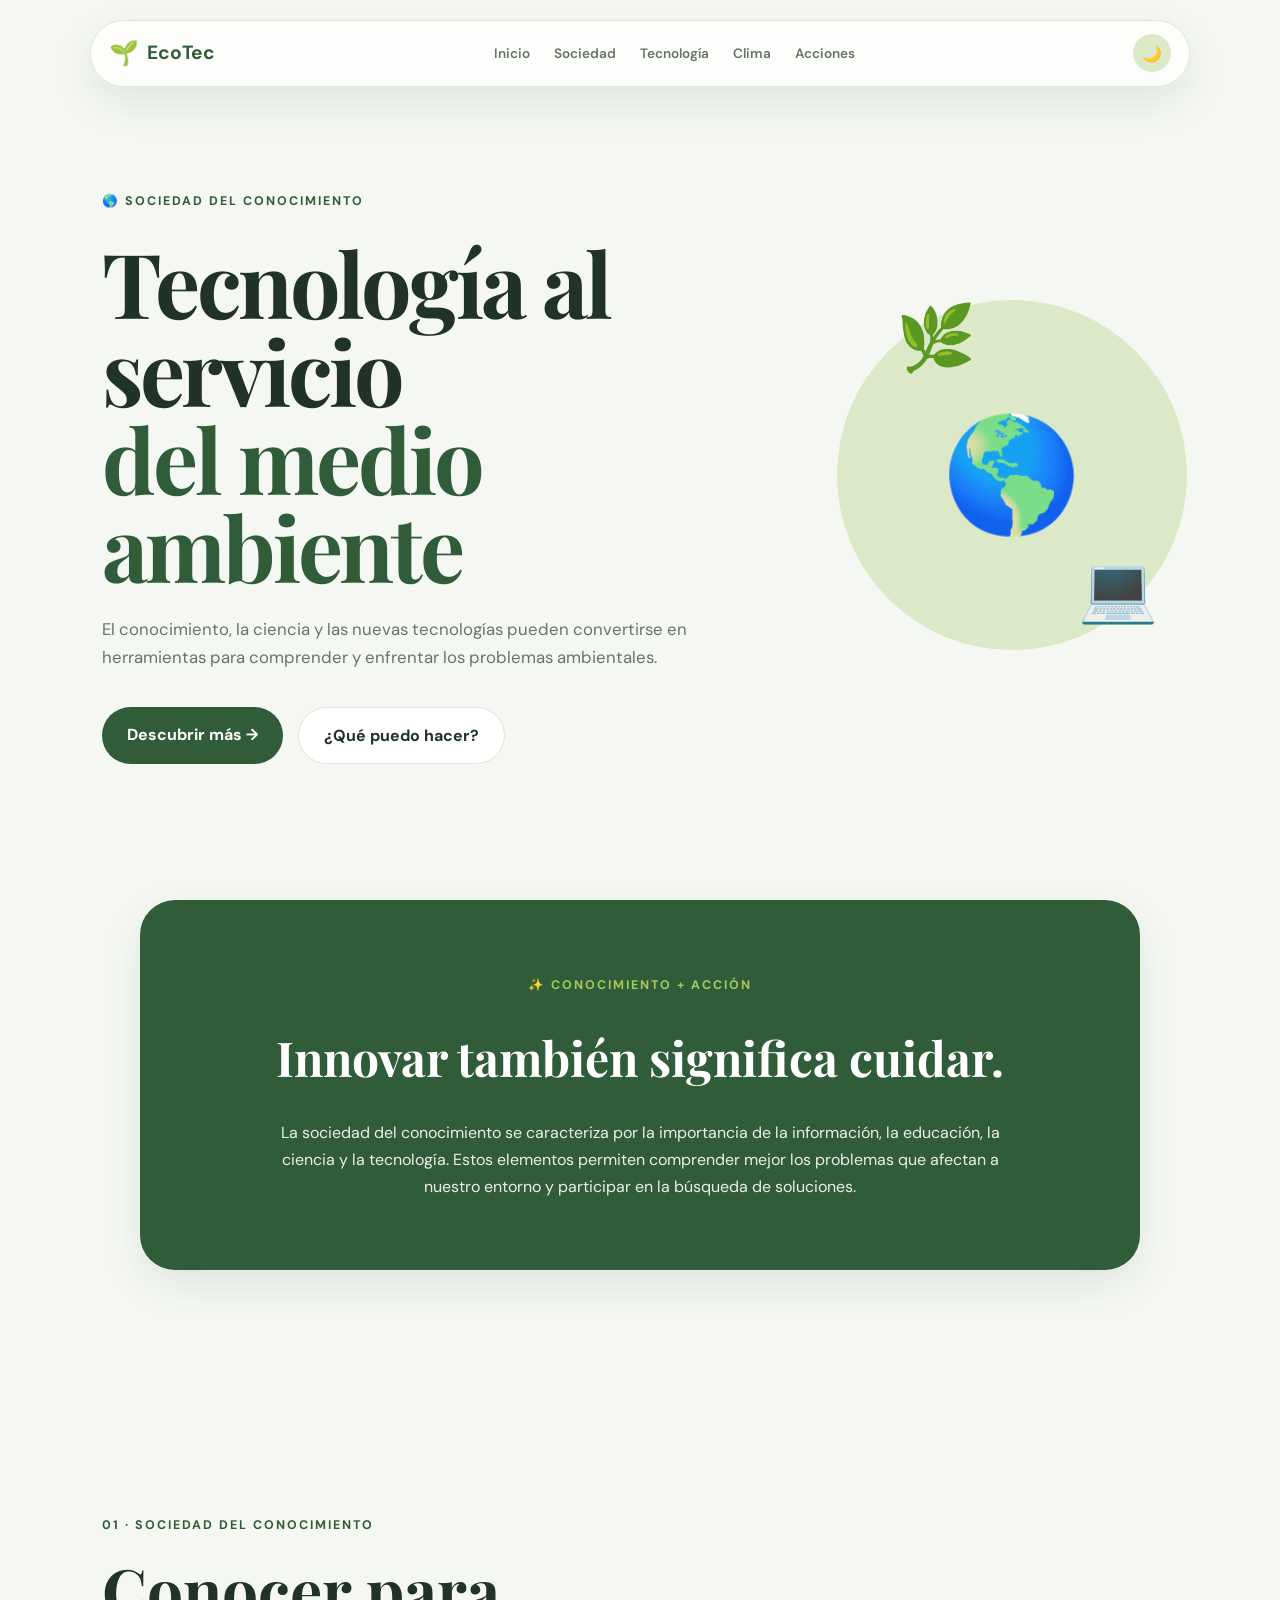
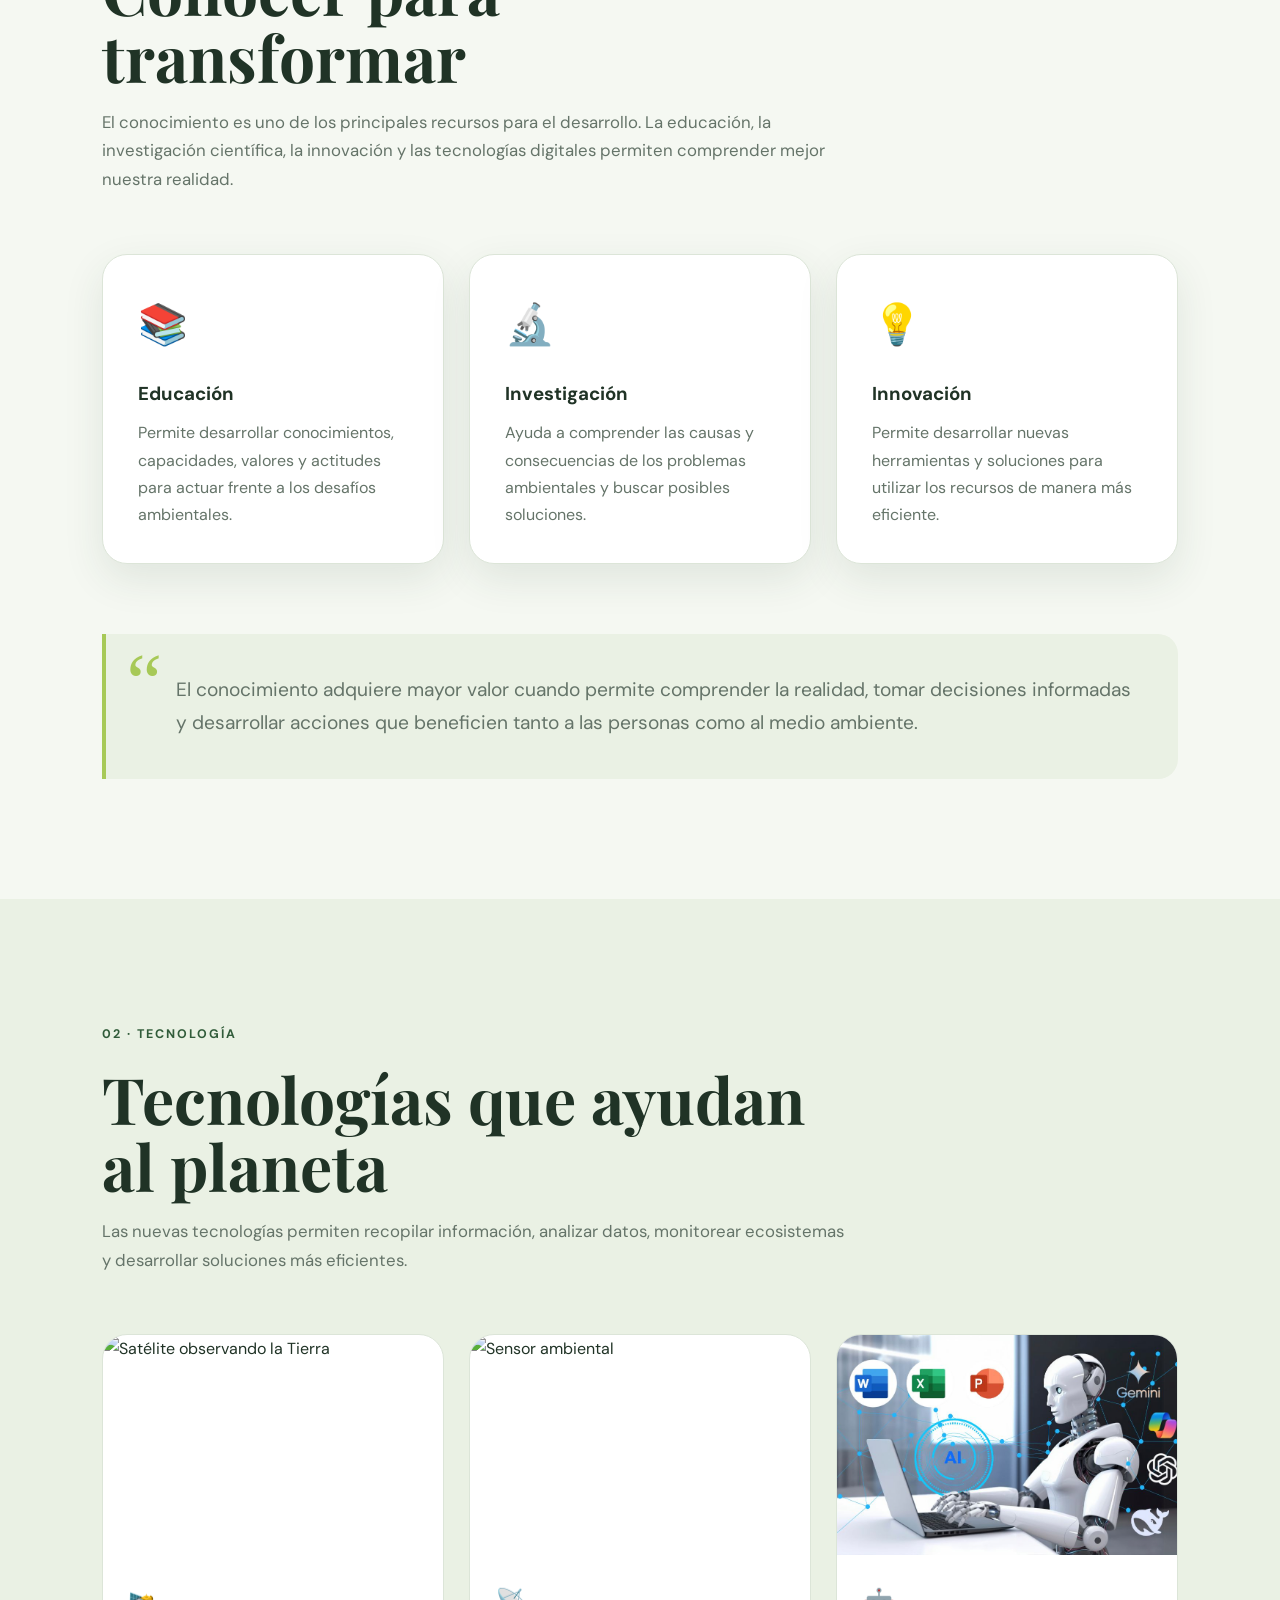
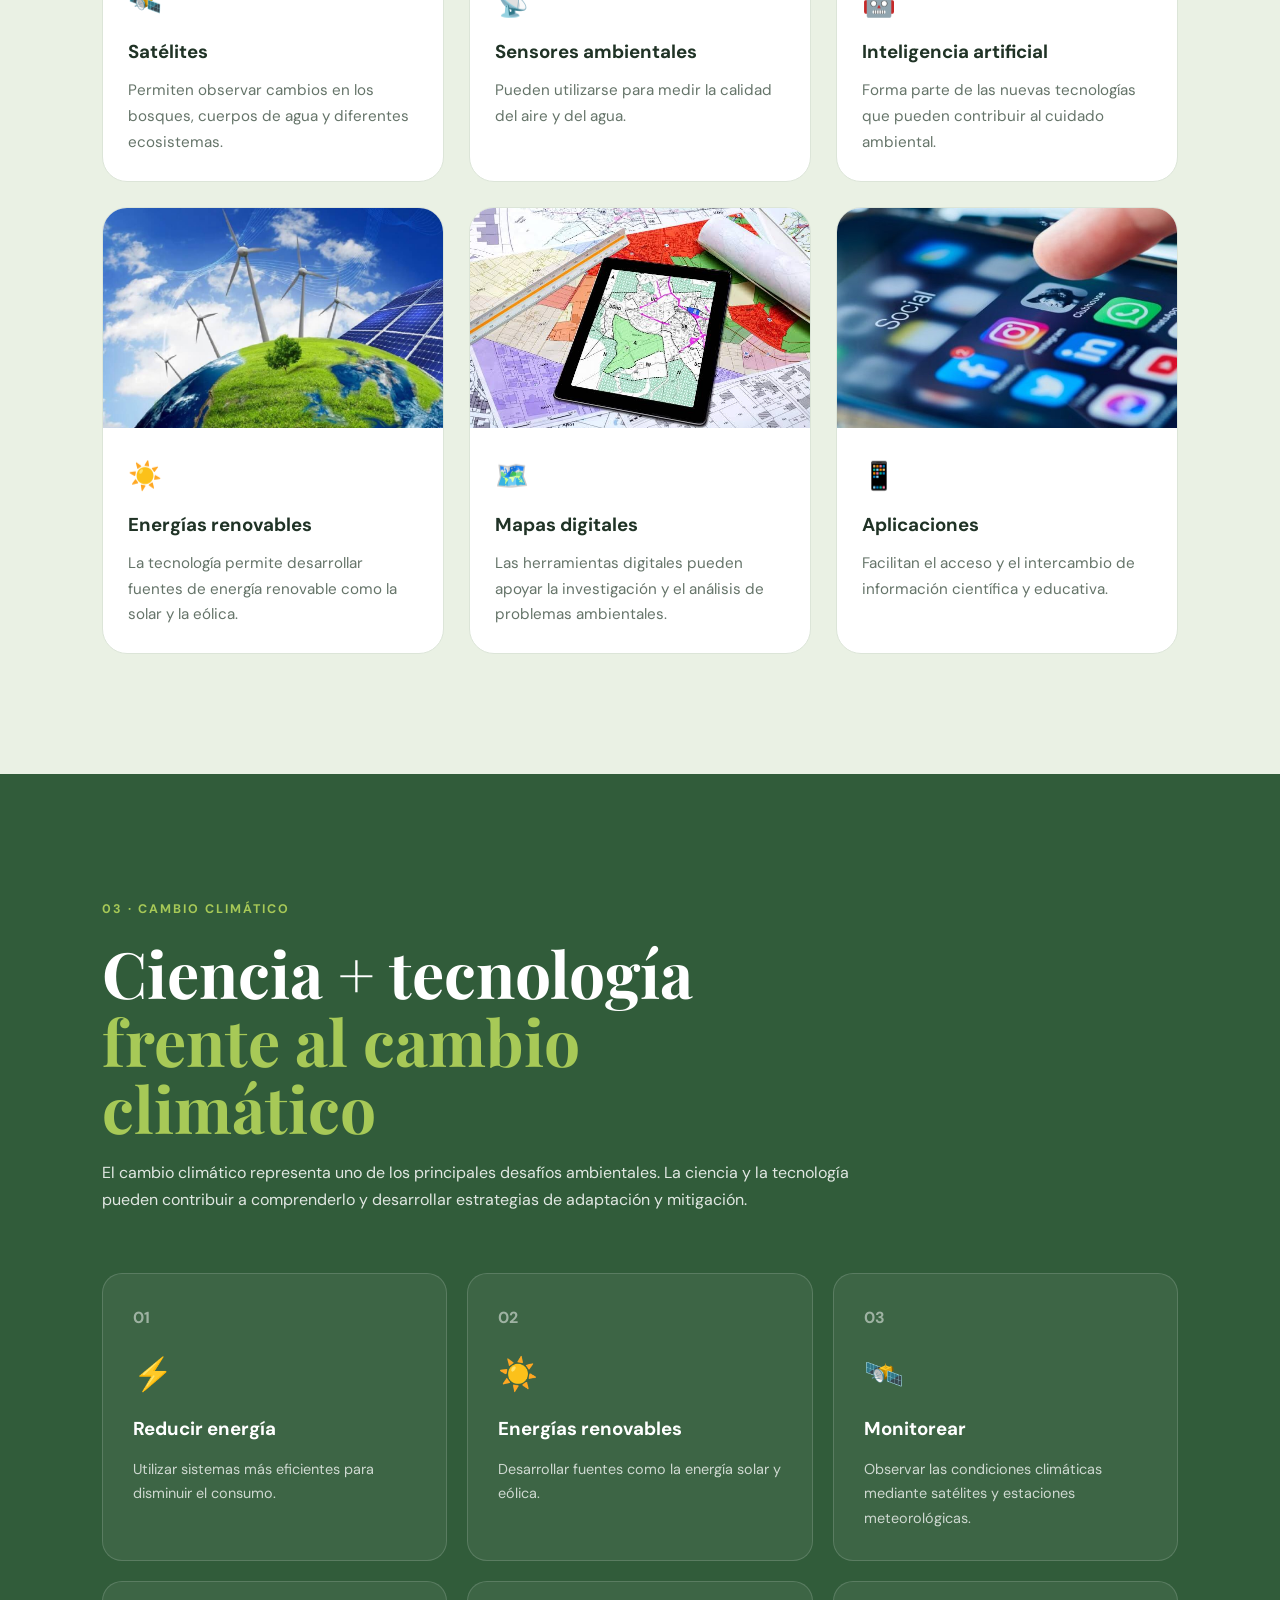
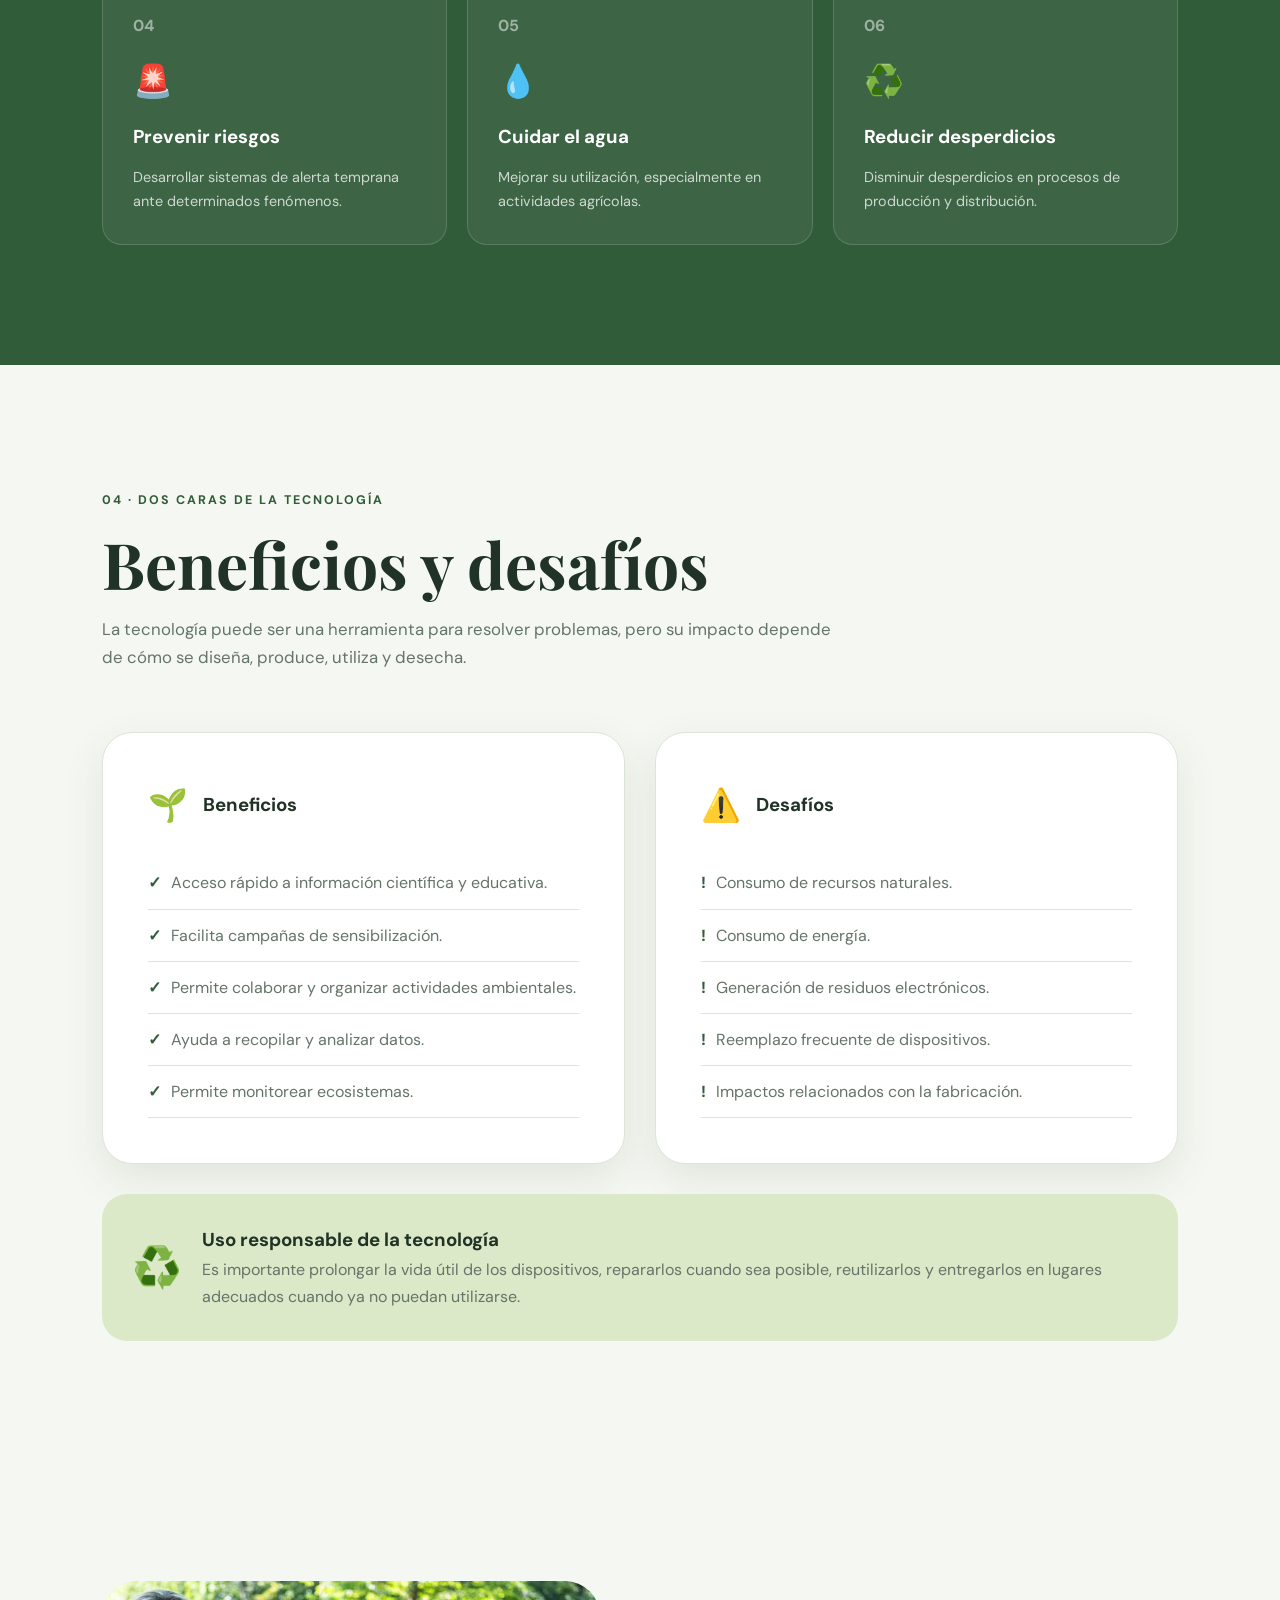
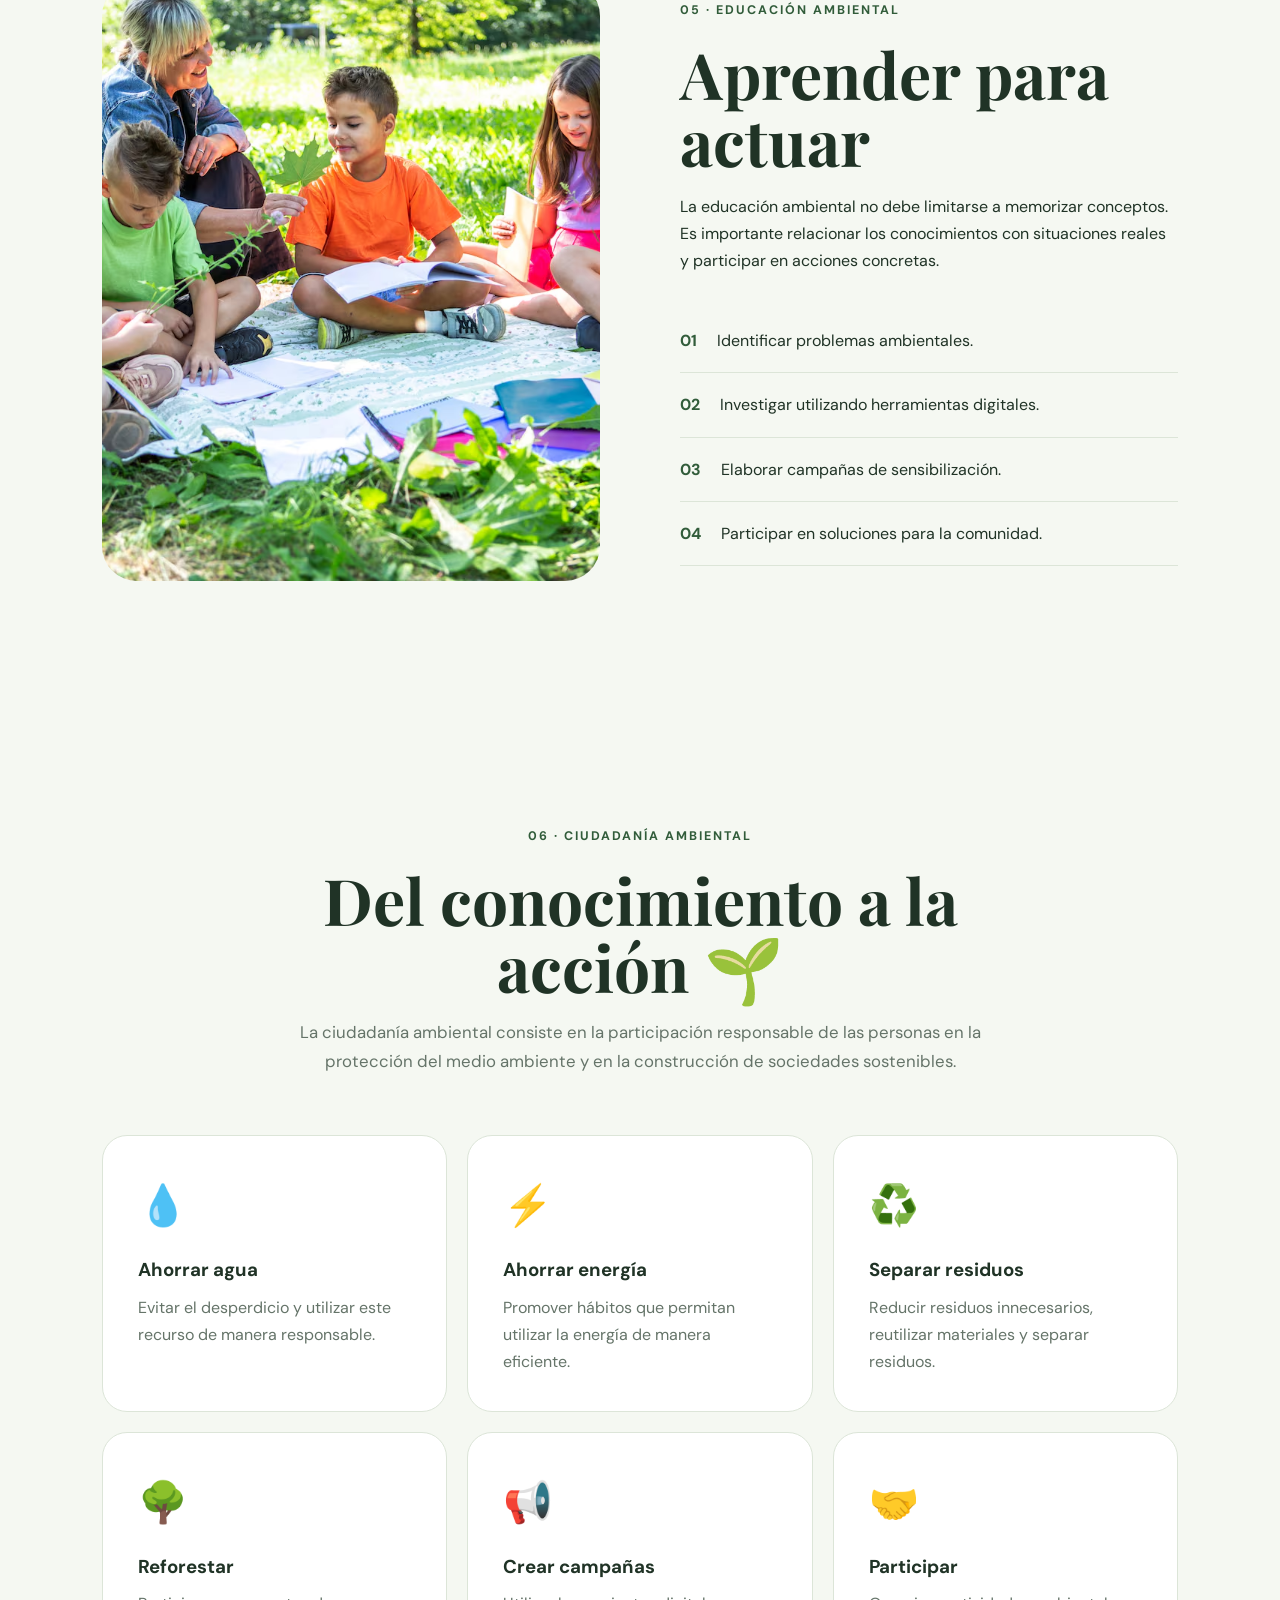
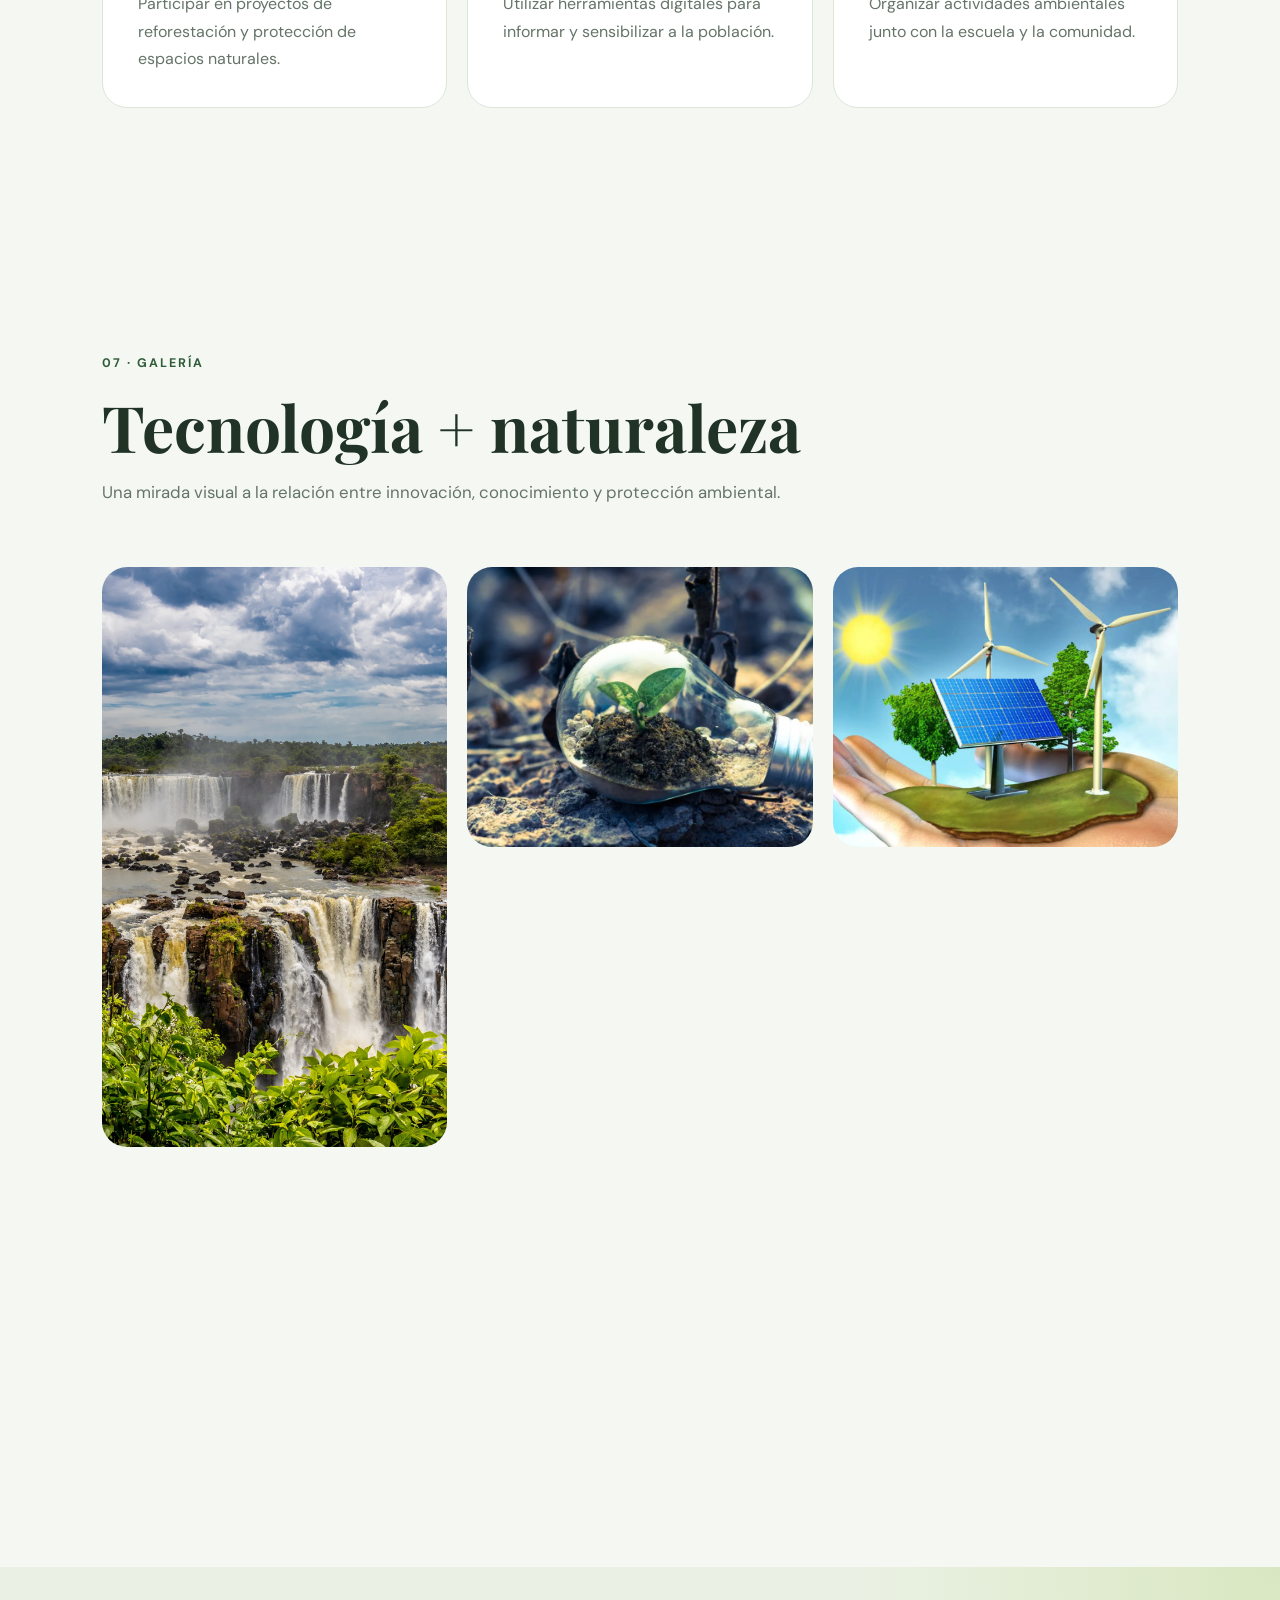
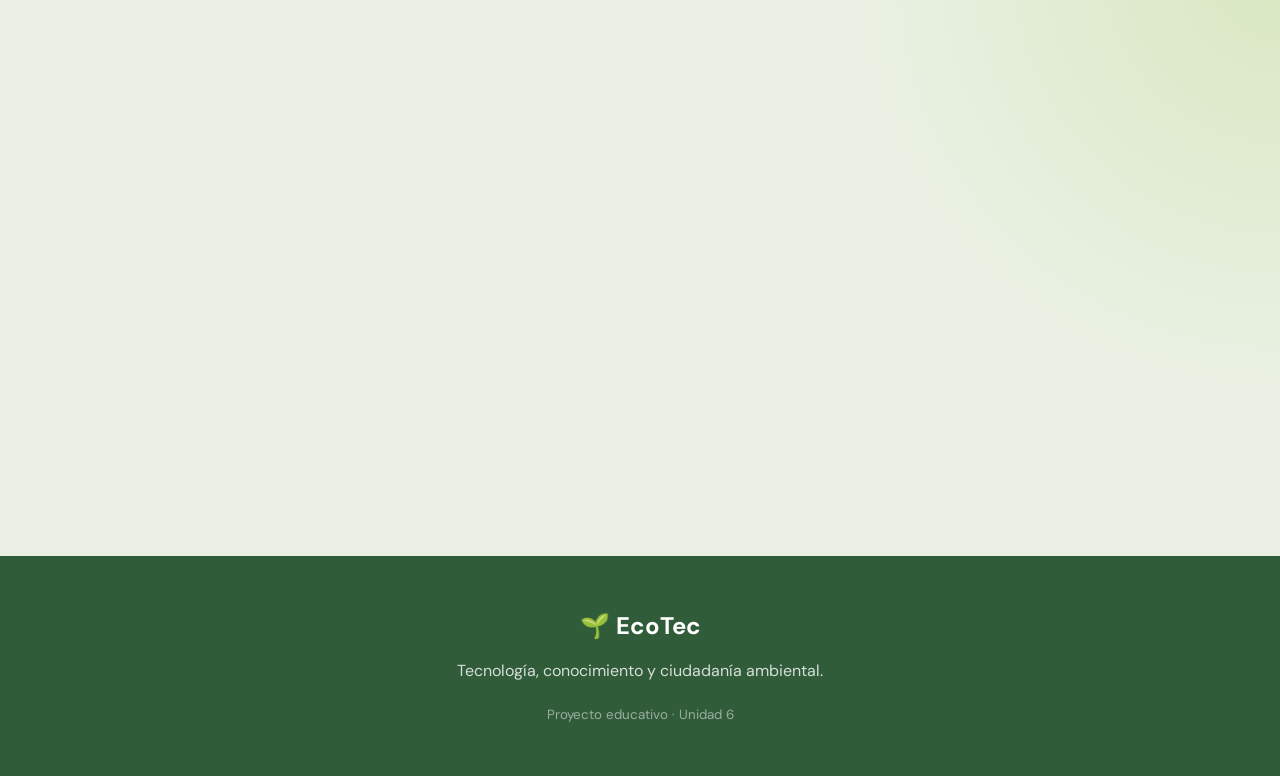
==== commit 4f5bff3a: "Update index.html" ====
--- a/index.html
+++ b/index.html
@@ -257,7 +257,7 @@
             <article class="technology-card reveal">
 
                 <div class="technology-image">
-                    <img src="imagenes/inteligencia.jpg" alt="Tecnología e inteligencia artificial">
+                    <img src="inteligencia.jpg" alt="Tecnología e inteligencia artificial">
                 </div>
 
                 <div class="technology-content">
@@ -279,7 +279,7 @@
             <article class="technology-card reveal">
 
                 <div class="technology-image">
-                    <img src="imagenes/energia.jpg" alt="Energía renovable">
+                    <img src="energia.jpg" alt="Energía renovable">
                 </div>
 
                 <div class="technology-content">
@@ -301,7 +301,7 @@
             <article class="technology-card reveal">
 
                 <div class="technology-image">
-                    <img src="imagenes/mapas.jpg" alt="Mapa digital">
+                    <img src="mapas.jpg" alt="Mapa digital">
                 </div>
 
                 <div class="technology-content">
@@ -323,7 +323,7 @@
             <article class="technology-card reveal">
 
                 <div class="technology-image">
-                    <img src="imagenes/aplicaciones.jpg" alt="Aplicación móvil">
+                    <img src="aplicaciones.jpg" alt="Aplicación móvil">
                 </div>
 
                 <div class="technology-content">
@@ -522,7 +522,7 @@
 
         <div class="education-image reveal">
 
-            <img src="imagenes/educacion.jpg" alt="Estudiantes aprendiendo sobre el ambiente">
+            <img src="educacion.jpg" alt="Estudiantes aprendiendo sobre el ambiente">
 
         </div>
 
@@ -698,7 +698,7 @@
         <div class="gallery">
 
             <div class="gallery-item large reveal">
-                <img src="imagenes/galeria1.jpg" alt="Naturaleza">
+                <img src="galeria1.jpg" alt="Naturaleza">
                 <div class="gallery-overlay">
                     <span>🌿</span>
                     <p>Cuidar nuestro entorno</p>
@@ -707,7 +707,7 @@
 
 
             <div class="gallery-item reveal">
-                <img src="imagenes/galeria2.jpg" alt="Tecnología ambiental">
+                <img src="galeria2.jpg" alt="Tecnología ambiental">
                 <div class="gallery-overlay">
                     <span>💻</span>
                     <p>Tecnología</p>
@@ -716,7 +716,7 @@
 
 
             <div class="gallery-item reveal">
-                <img src="imagenes/galeria3.jpg" alt="Energía renovable">
+                <img src="galeria3.jpg" alt="Energía renovable">
                 <div class="gallery-overlay">
                     <span>☀️</span>
                     <p>Energía renovable</p>
@@ -725,7 +725,7 @@
 
 
             <div class="gallery-item reveal">
-                <img src="imagenes/galeria4.jpg" alt="Bosque">
+                <img src="galeria4.jpg" alt="Bosque">
                 <div class="gallery-overlay">
                     <span>🌳</span>
                     <p>Biodiversidad</p>
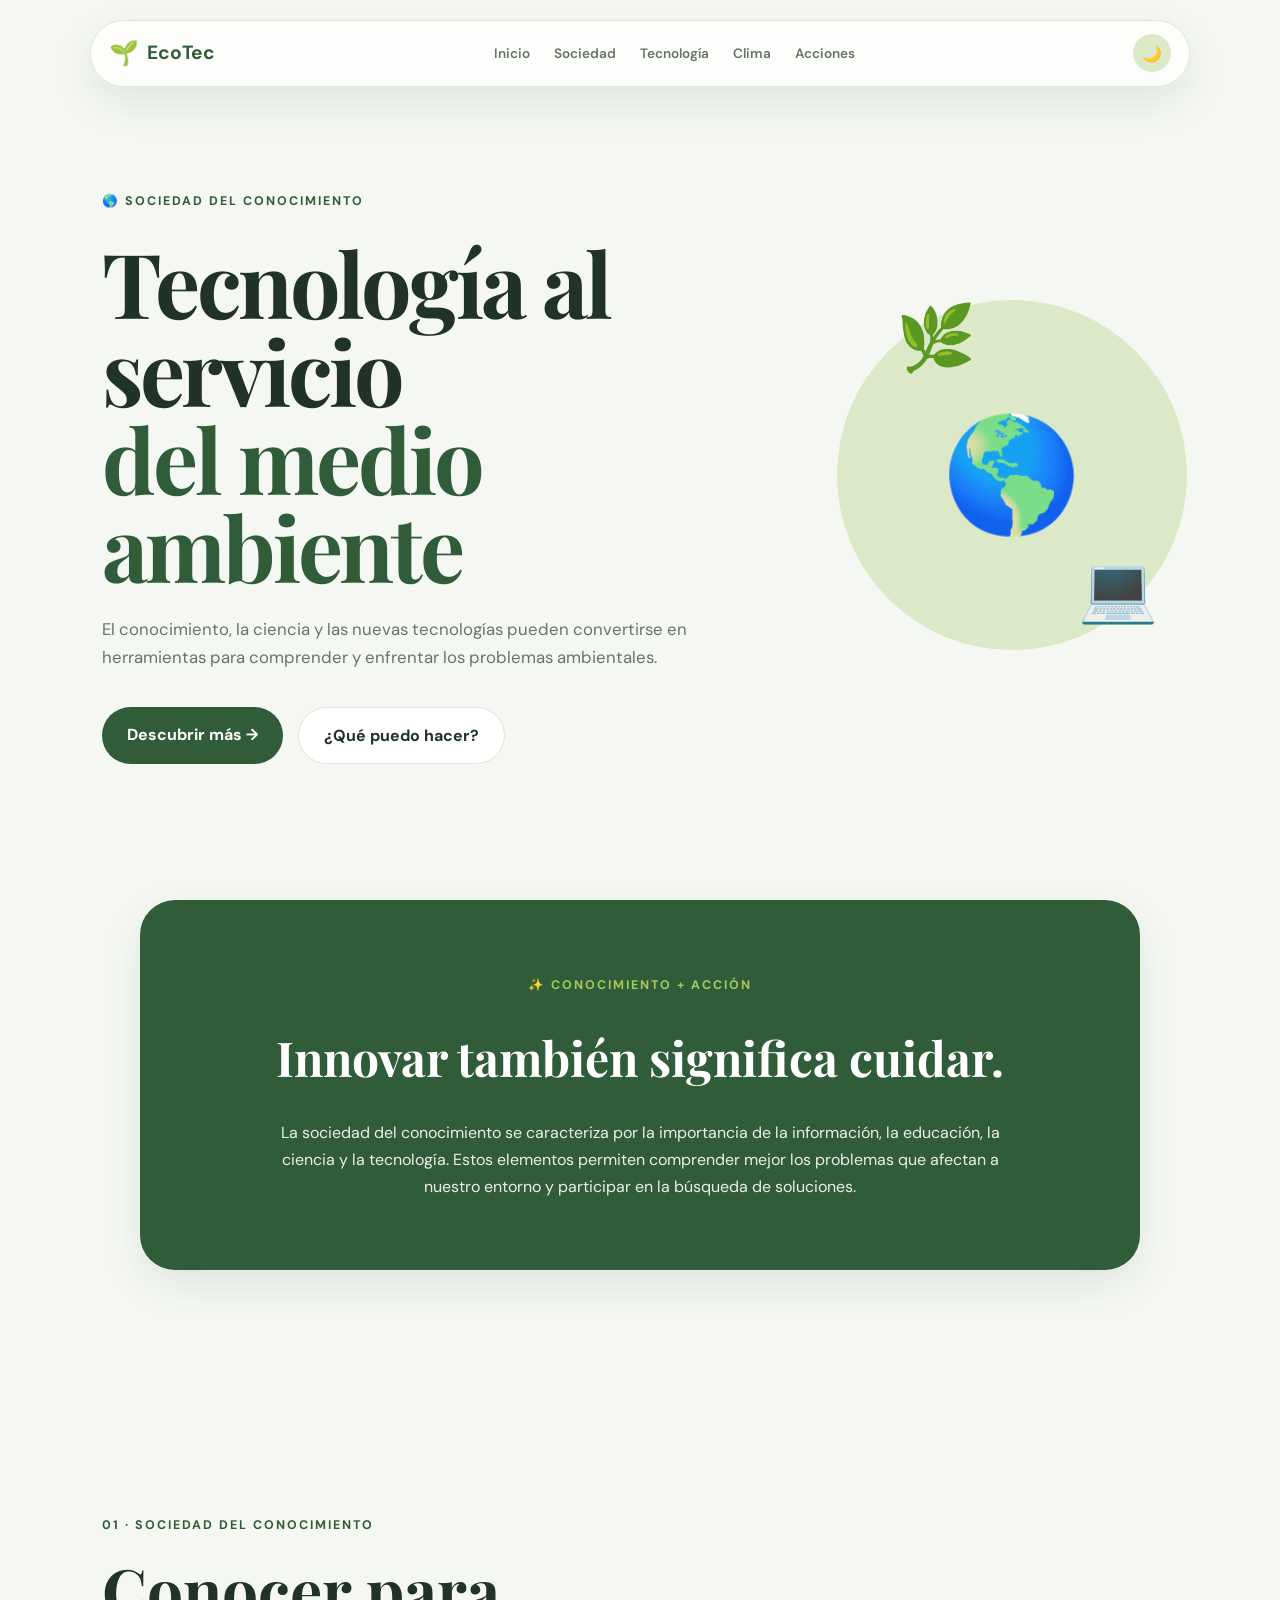
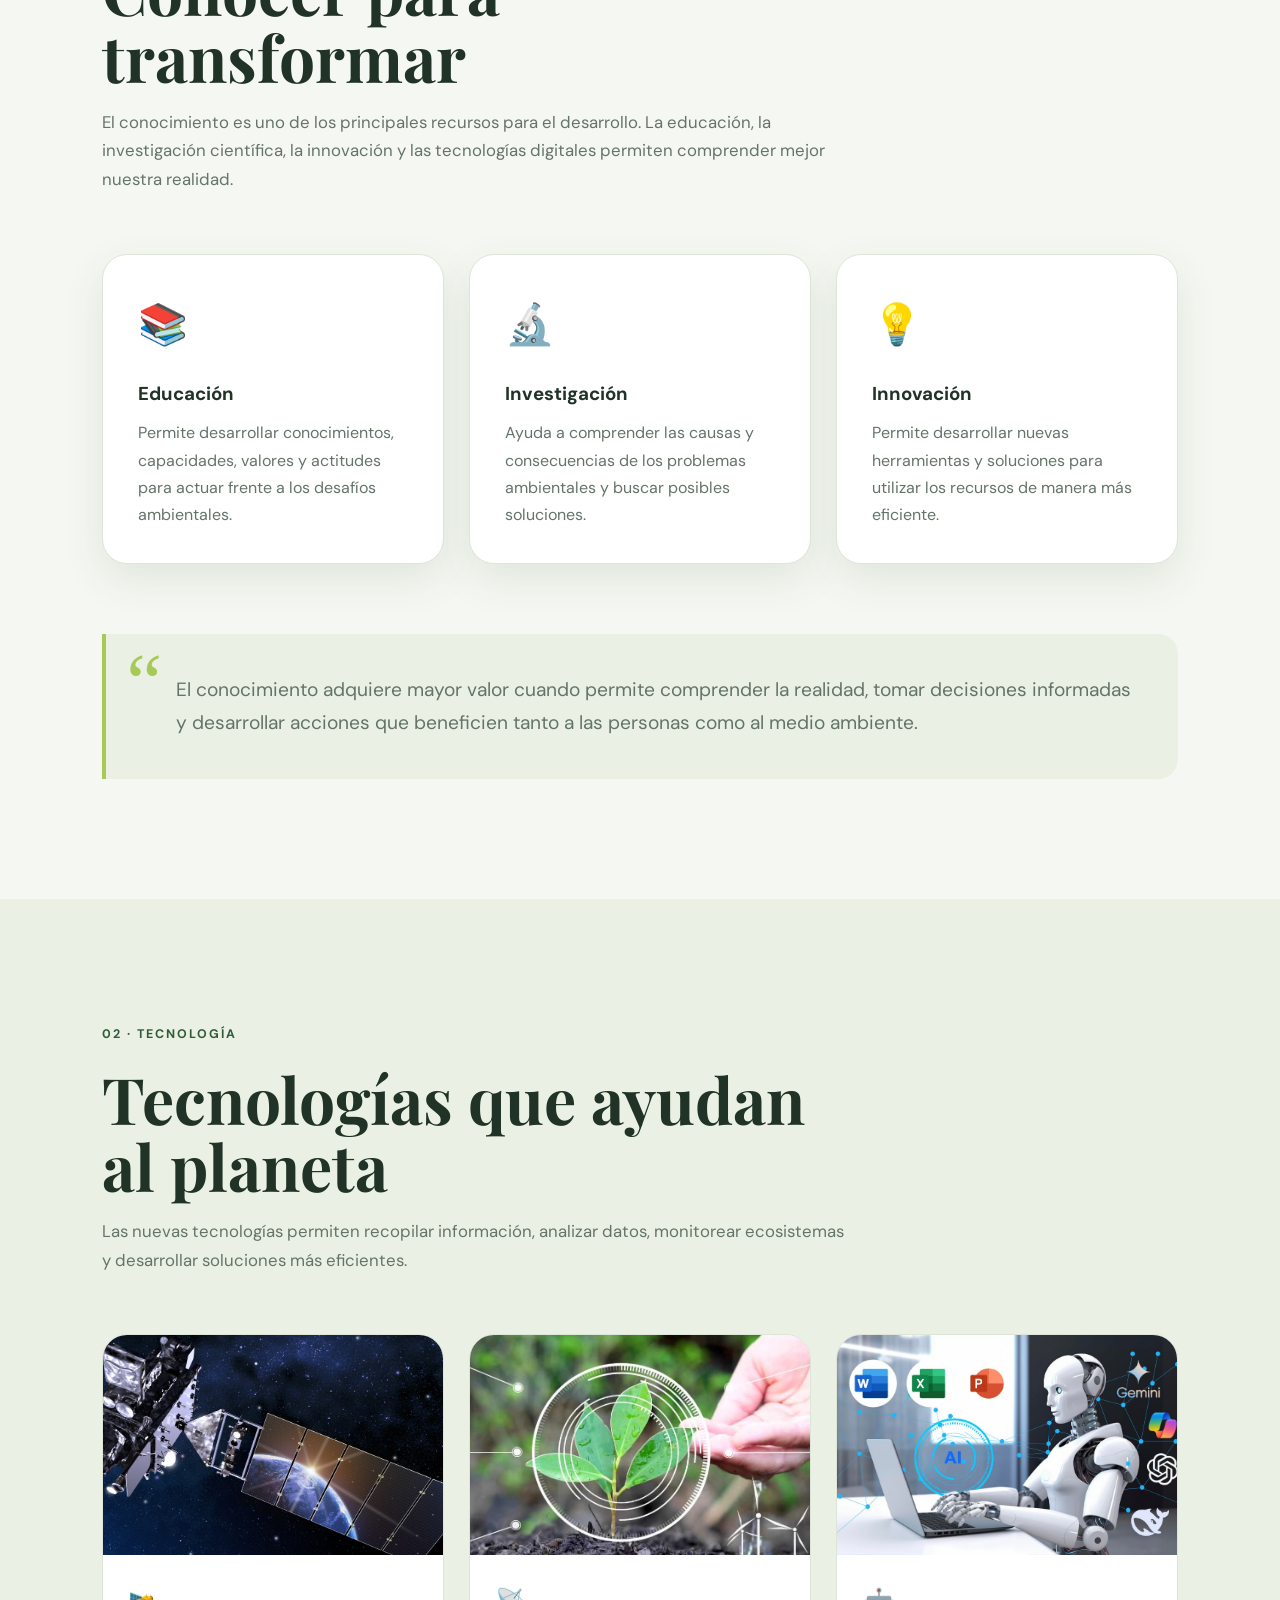
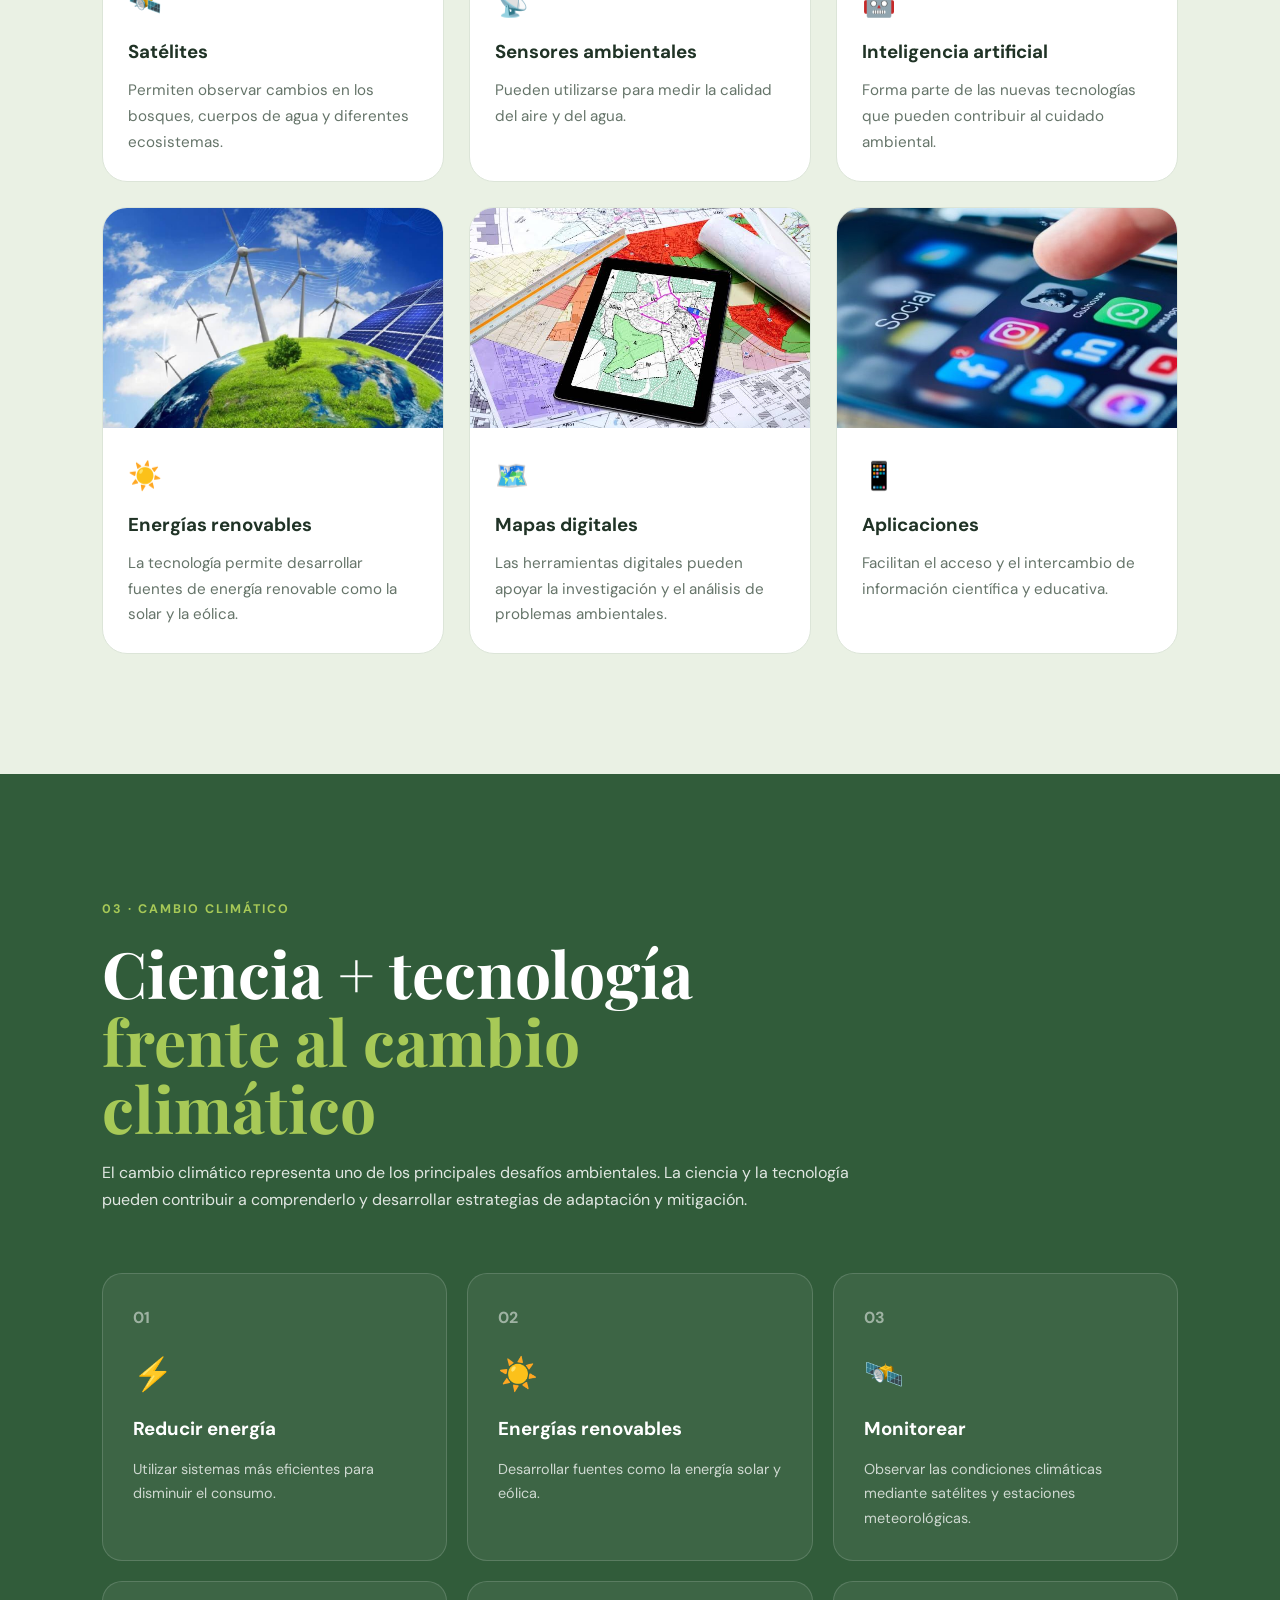
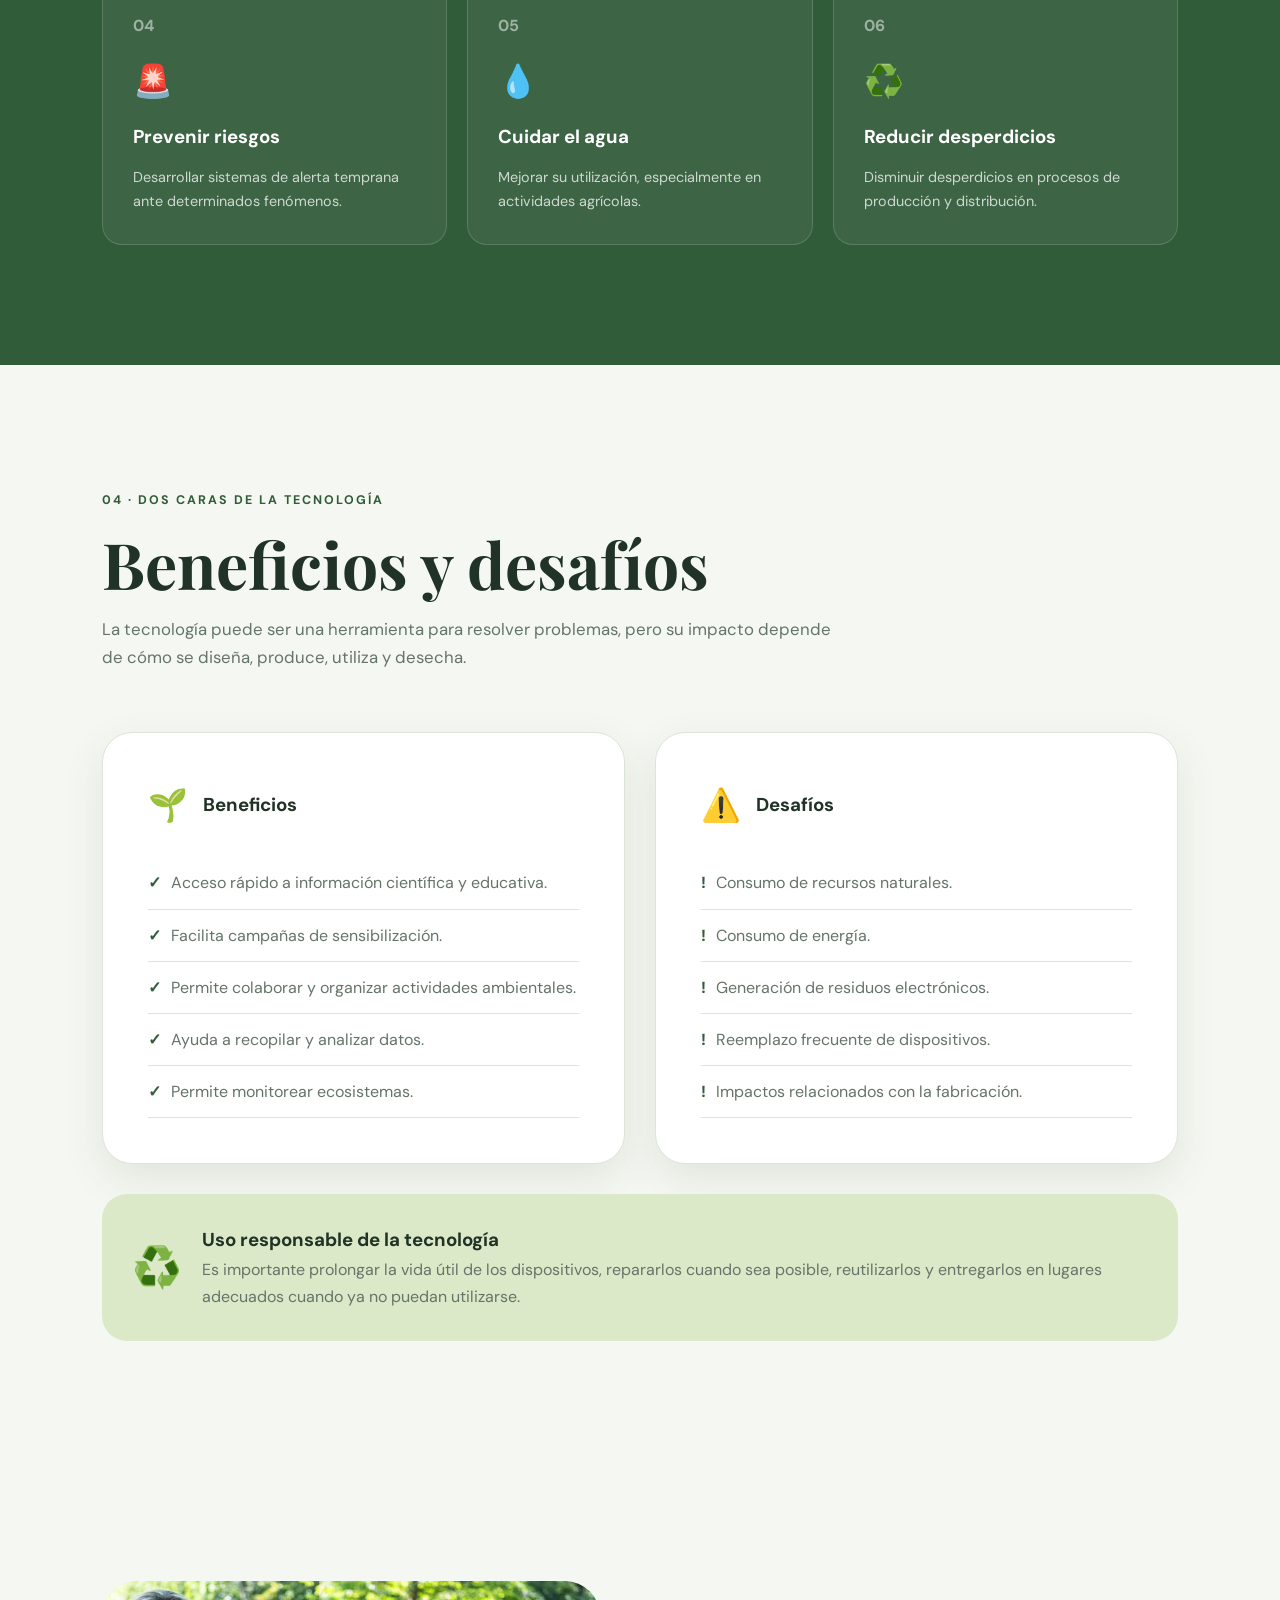
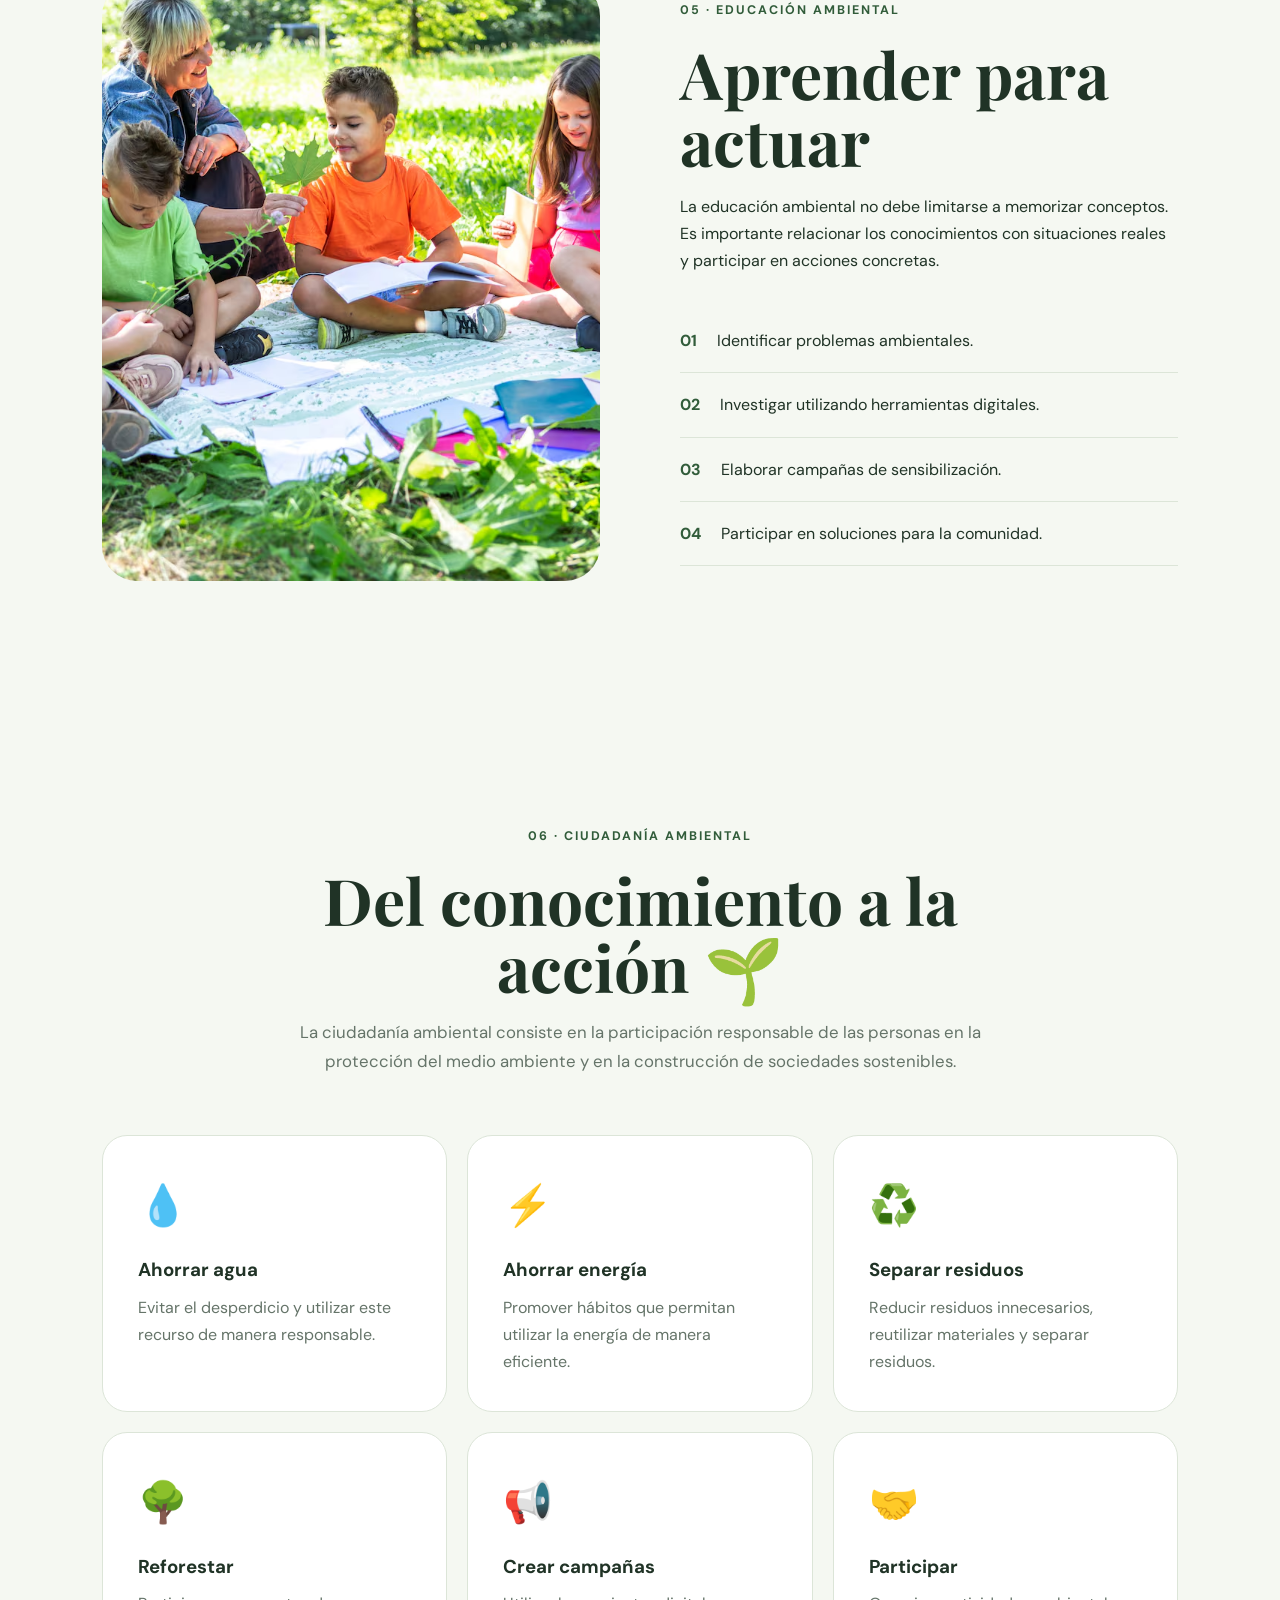
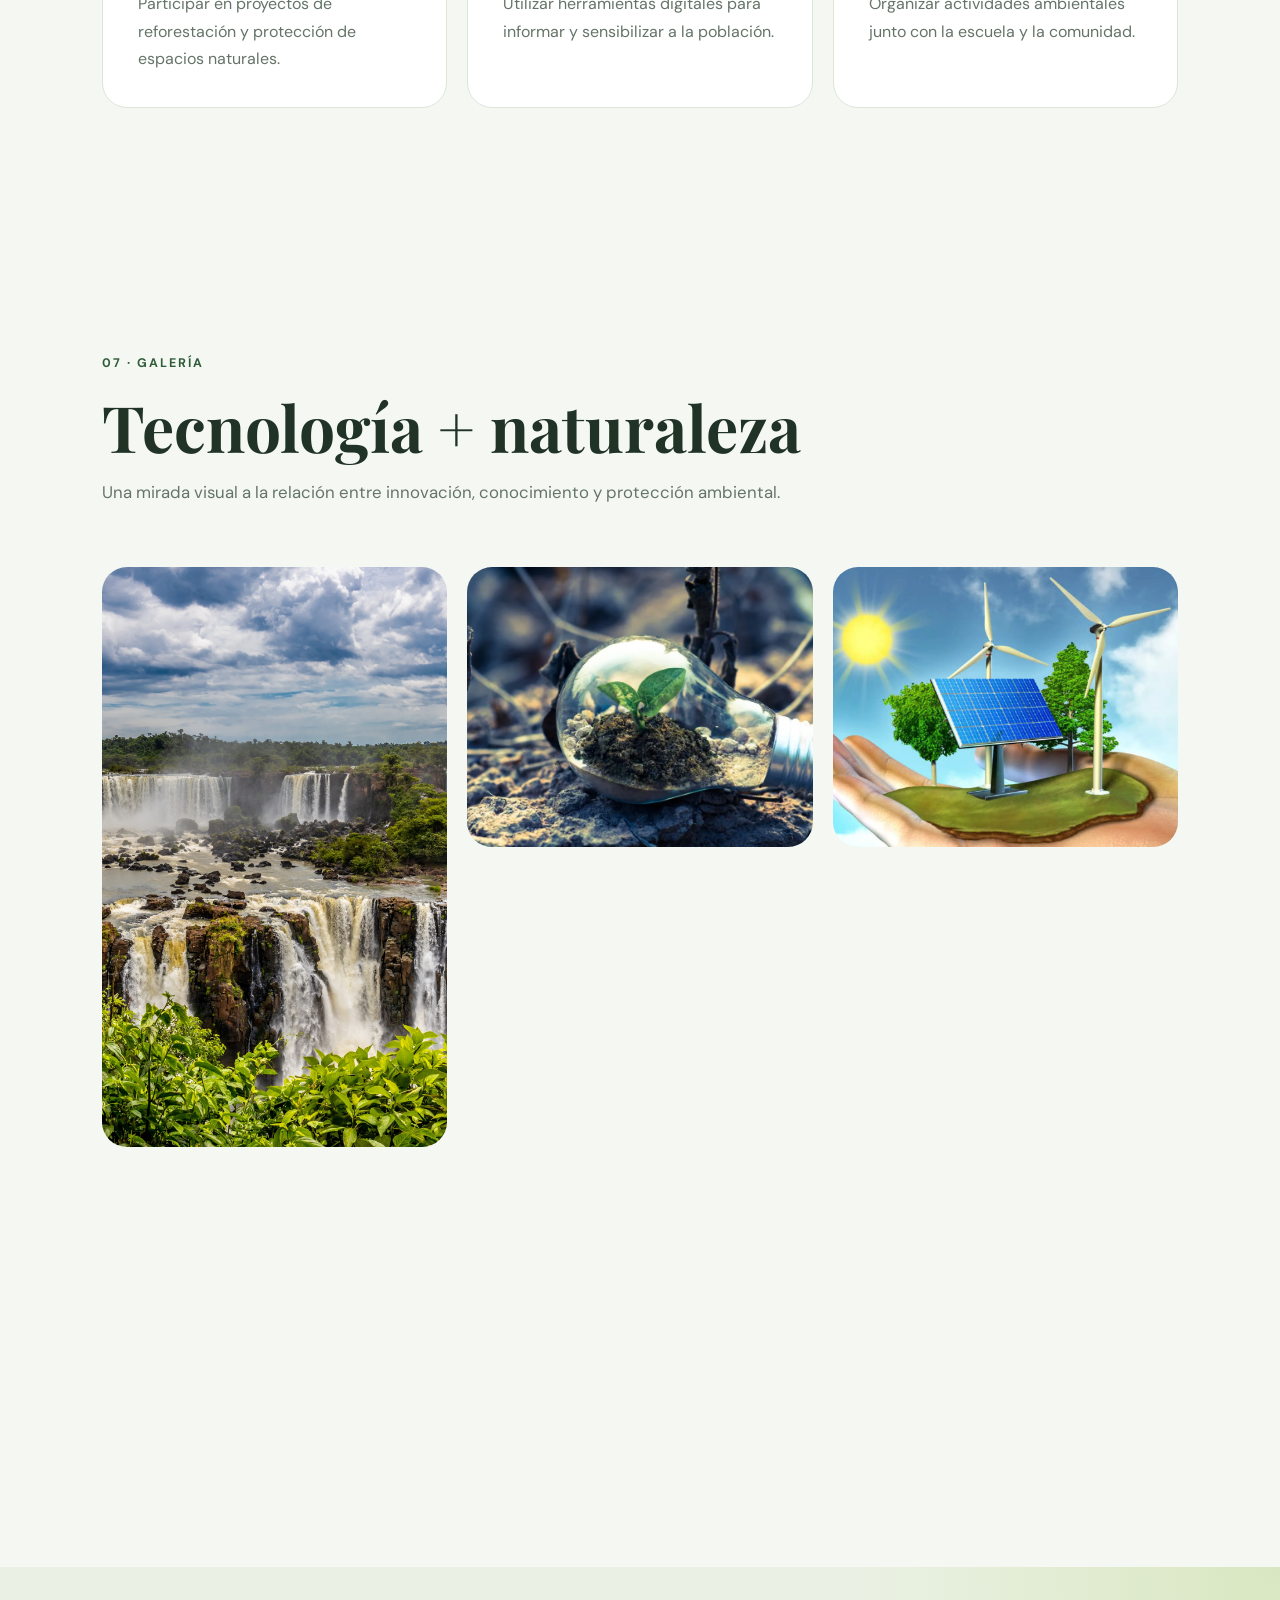
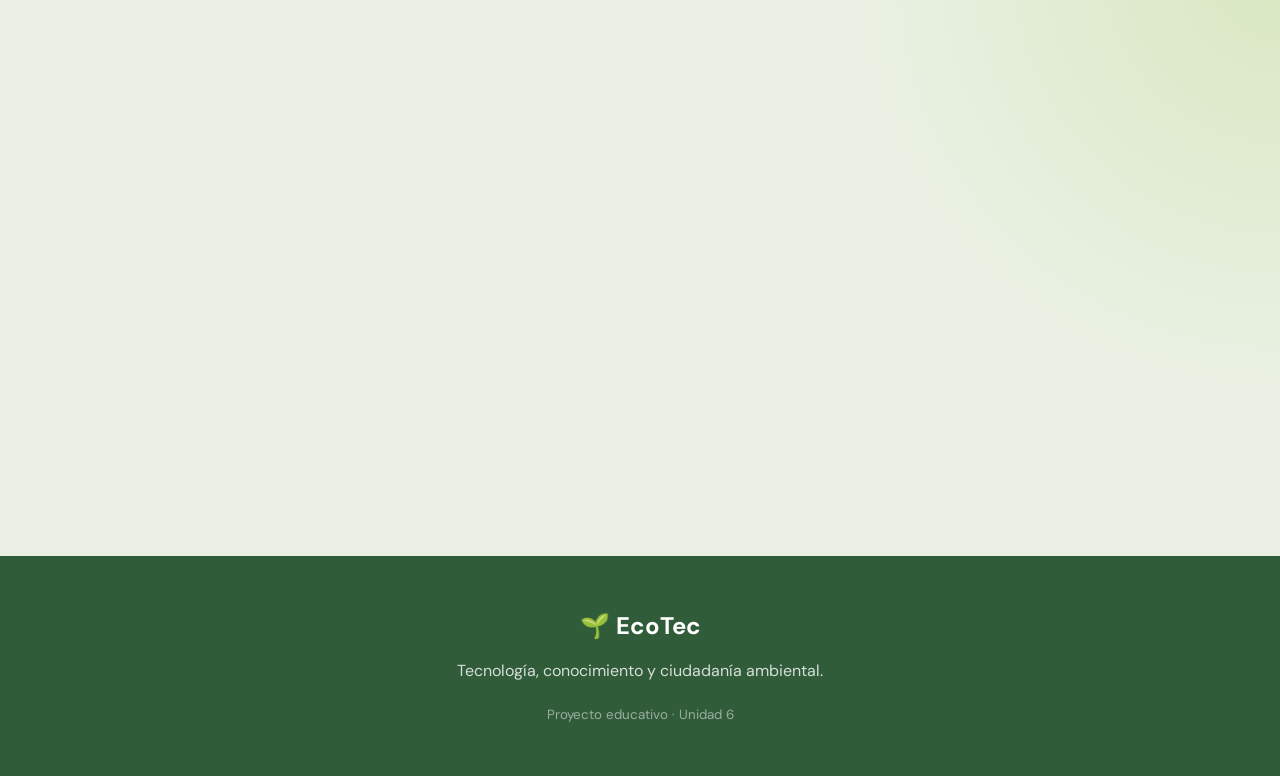
==== commit 7c3c021d: "Update print statement from 'Hello' to 'Goodbye'" ====
--- a/index.html
+++ b/index.html
@@ -214,7 +214,7 @@
             <article class="technology-card reveal">
 
                 <div class="technology-image">
-                    <img src="imagenes/satelite.jpg" alt="Satélite observando la Tierra">
+                    <img src="satelite.jpg" alt="Satélite observando la Tierra">
                 </div>
 
                 <div class="technology-content">
@@ -236,7 +236,7 @@
             <article class="technology-card reveal">
 
                 <div class="technology-image">
-                    <img src="imagenes/sensores.jpg" alt="Sensor ambiental">
+                    <img src="sensores.jpg" alt="Sensor ambiental">
                 </div>
 
                 <div class="technology-content">
